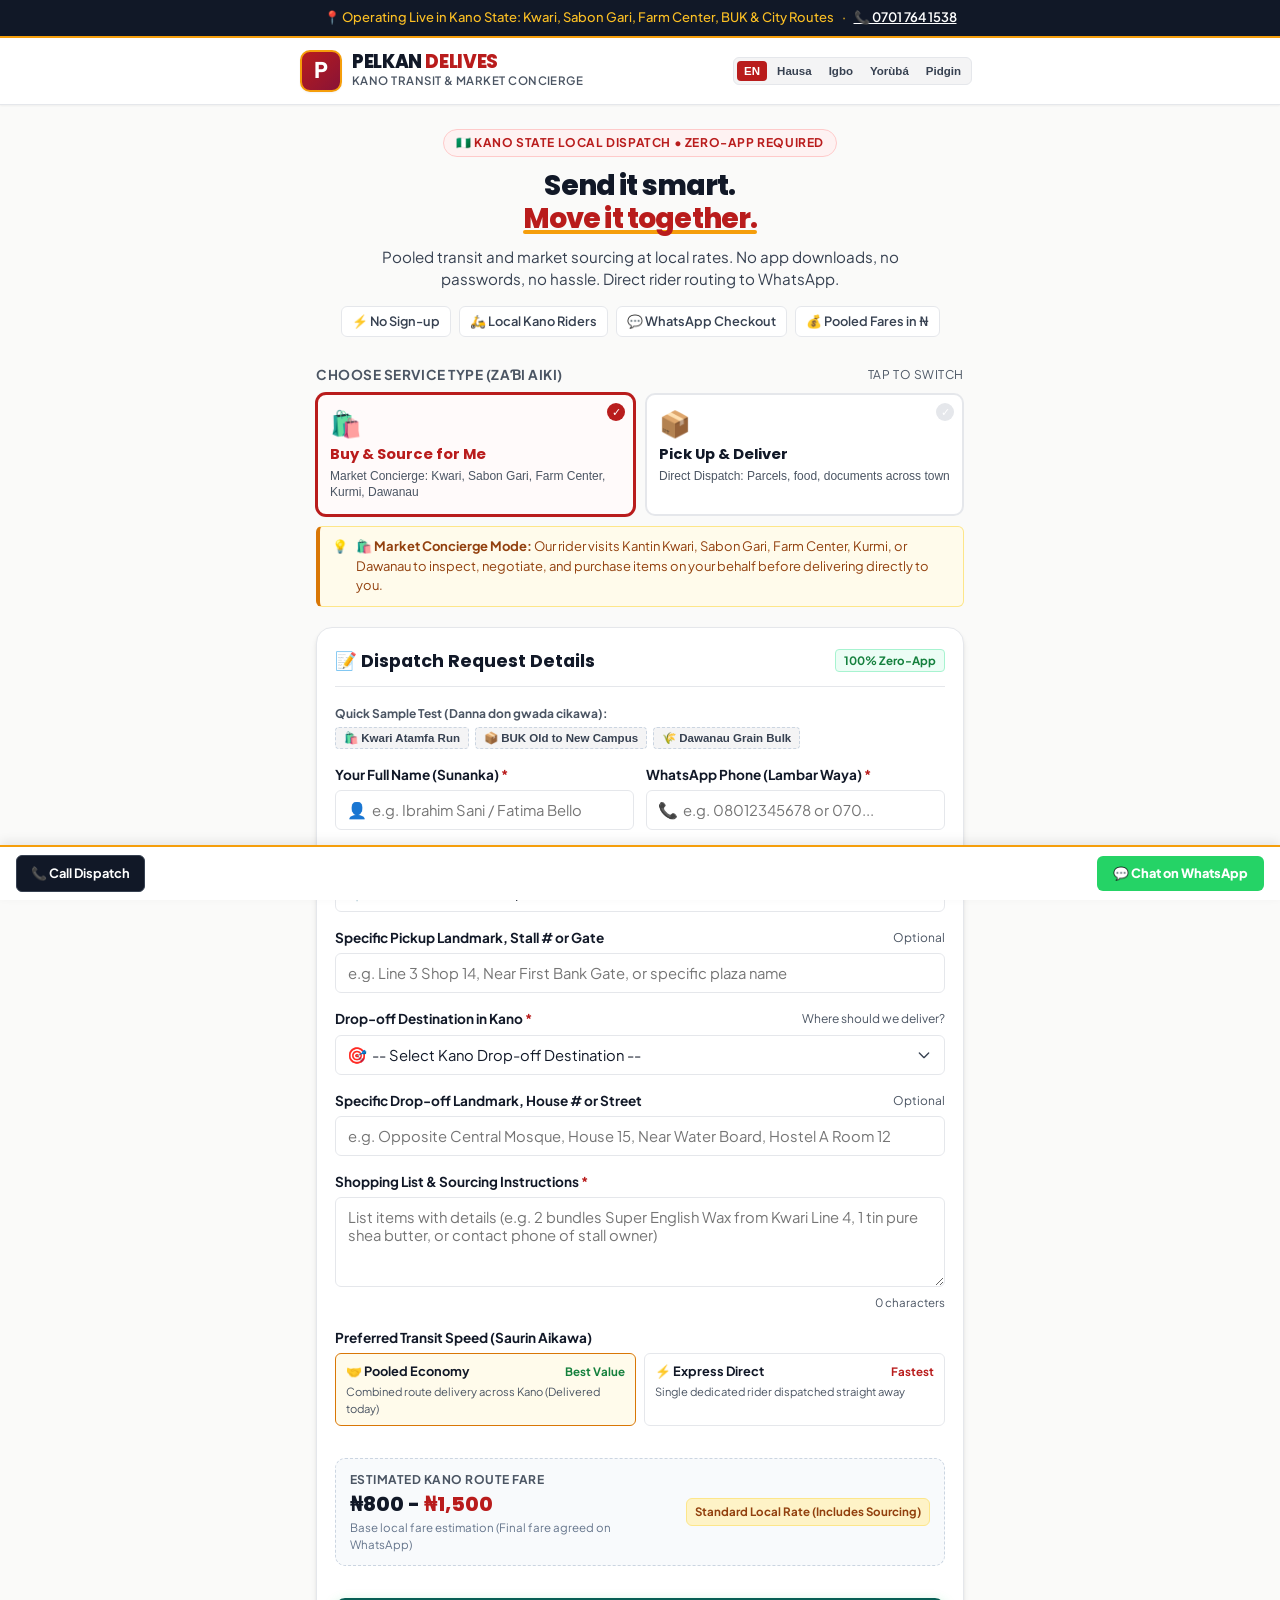
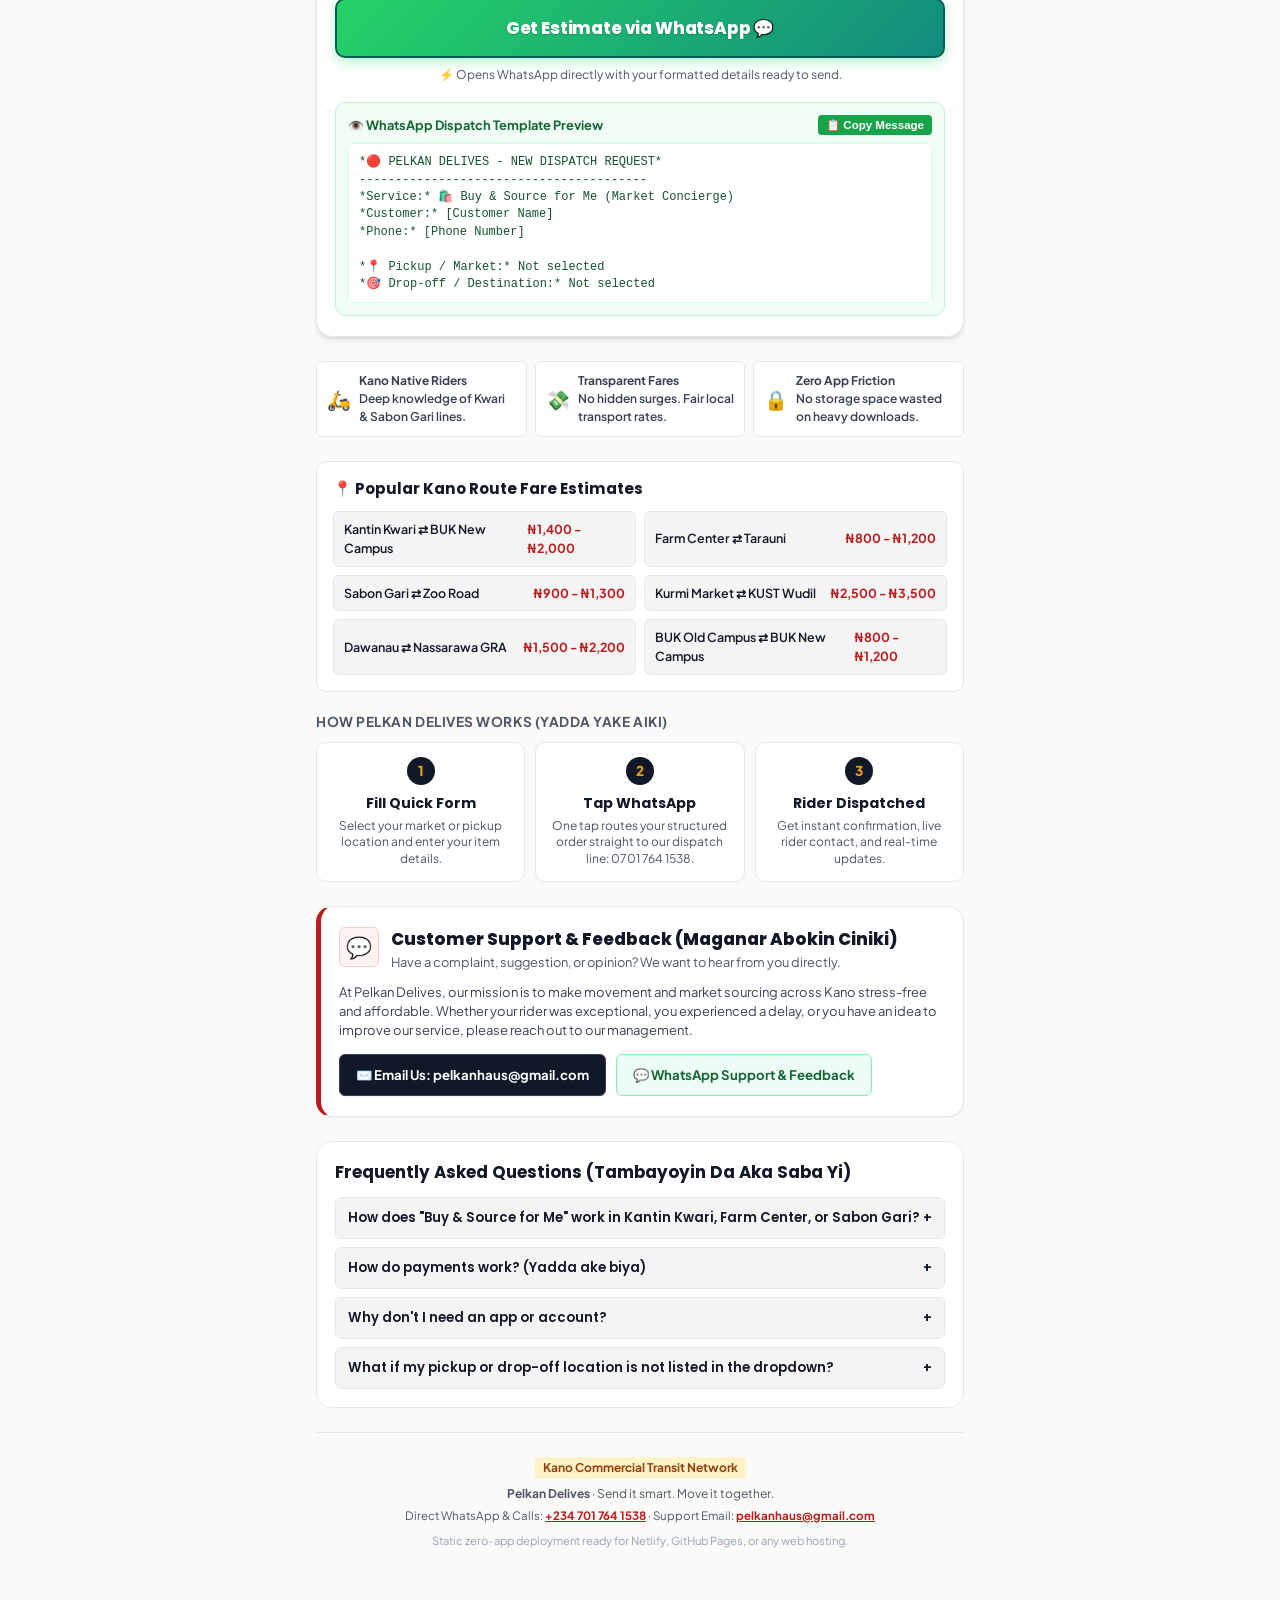
==== index.html @ c99488a8 "Update index.html" ====
<!doctype html>
<html lang="en">
  <head>
    <meta charset="UTF-8" />
    <meta name="viewport" content="width=device-width, initial-scale=1.0, maximum-scale=5.0" />
    <title>Pelkan Delives | Kano Pooled Transit & Market Sourcing</title>
    <meta name="description" content="Zero-app pooled transit and market sourcing in Kano, Nigeria. Quick WhatsApp dispatch for Kantin Kwari, Sabon Gari, Farm Center, BUK campuses, and all 44 LGAs." />
    
    <!-- Open Graph & Meta -->
    <meta property="og:title" content="Pelkan Delives | Kano Transit & Market Sourcing" />
    <meta property="og:description" content="Send it smart. Move it together. Zero-app pooled transit and market sourcing at local rates across Kano." />
    <meta property="og:type" content="website" />
    <meta name="twitter:card" content="summary_large_image" />
    <meta name="theme-color" content="#b91c1c" />

    <!-- Google Fonts -->
    <link rel="preconnect" href="https://fonts.googleapis.com" />
    <link rel="preconnect" href="https://fonts.gstatic.com" crossorigin />
    <link href="https://fonts.googleapis.com/css2?family=Plus+Jakarta+Sans:wght@400;500;600;700;800&family=Poppins:wght@600;700;800;900&display=swap" rel="stylesheet" />

    <!-- Google Translate Script -->
    <script type="text/javascript">
      function googleTranslateElementInit() {
        if (window.google && window.google.translate) {
          new window.google.translate.TranslateElement({
            pageLanguage: 'en',
            includedLanguages: 'en,ha,ig,yo',
            layout: window.google.translate.TranslateElement.InlineLayout.SIMPLE,
            autoDisplay: false
          }, 'google_translate_element');
        }
      }
    </script>
    <script type="text/javascript" src="//translate.google.com/translate_a/element.js?cb=googleTranslateElementInit" async defer></script>

    <!-- Stylesheet -->
    <link rel="stylesheet" href="./styles.css"u>
  </head>
  <body>
    <!-- Top Announcement Bar -->
    <div class="top-notice" id="top-notice-bar">
      <span data-i18n="top_notice">📍 Operating Live in Kano State: Kwari, Sabon Gari, Farm Center, BUK & City Routes</span>
      <span aria-hidden="true">·</span>
      <a href="tel:+2347017641538">📞 0701 764 1538</a>
    </div>

    <!-- Main Navigation Header -->
    <header class="site-header">
      <div class="container header-inner">
        <a href="#" class="brand-wrapper" aria-label="Pelkan Delives Home">
          <div class="brand-icon" aria-hidden="true">P</div>
          <div class="brand-text">
            <h1>PELKAN <span>DELIVES</span></h1>
            <div class="brand-tagline" data-i18n="brand_tagline">Kano Transit & Market Concierge</div>
          </div>
        </a>

        <!-- Header Actions: Hybrid Language Switcher (EN, Hausa, Igbo, Yorùbá, Pidgin) -->
        <div class="header-actions">
          <div class="lang-selector-wrap">
            <div class="lang-chips" role="group" aria-label="Language selection">
              <button type="button" class="lang-chip-btn active" data-lang="en" title="English">EN</button>
              <button type="button" class="lang-chip-btn" data-lang="ha" title="Harshen Hausa">Hausa</button>
              <button type="button" class="lang-chip-btn" data-lang="ig" title="Asụsụ Igbo">Igbo</button>
              <button type="button" class="lang-chip-btn" data-lang="yo" title="Èdè Yorùbá">Yorùbá</button>
              <button type="button" class="lang-chip-btn" data-lang="pcm" title="Nigerian Pidgin (Naija)">Pidgin</button>
            </div>
          </div>
          <!-- Google Translate Widget Embed Point -->
          <div id="google_translate_element" aria-label="Google Translate Widget"></div>
        </div>
      </div>
    </header>

    <!-- Main Content Container -->
    <main class="container">
      <!-- Hero Section -->
      <section class="hero-section">
        <div class="hero-pill" data-i18n="hero_pill">
          <span>🇳🇬 Kano State Local Dispatch • Zero-App Required</span>
        </div>
        <h2 class="hero-title">
          <span data-i18n="hero_title_1">Send it smart.</span> <br />
          <span class="highlight" data-i18n="hero_title_2">Move it together.</span>
        </h2>
        <p class="hero-subtitle" data-i18n="hero_sub">
          Pooled transit and market sourcing at local rates. No app downloads, no passwords, no hassle. Direct rider routing to WhatsApp.
        </p>

        <div class="hero-badges">
          <span class="hero-badge-item" data-i18n="badge_nosignup">⚡ No Sign-up</span>
          <span class="hero-badge-item" data-i18n="badge_riders">🛵 Local Kano Riders</span>
          <span class="hero-badge-item" data-i18n="badge_whatsapp">💬 WhatsApp Checkout</span>
          <span class="hero-badge-item" data-i18n="badge_fares">💰 Pooled Fares in ₦</span>
        </div>
      </section>

      <!-- Service Toggle Section -->
      <section class="service-toggle-section" aria-labelledby="service-heading">
        <div class="section-label" id="service-heading">
          <span data-i18n="service_choose_title">Choose Service Type (Zaɓi Aiki)</span>
          <span class="form-label-hint" data-i18n="service_choose_hint">Tap to switch</span>
        </div>

        <div class="service-cards-grid" role="radiogroup" aria-label="Select delivery service">
          <!-- Option A: Buy & Source for Me -->
          <button
            type="button"
            class="service-card selected"
            id="card-service-source"
            role="radio"
            aria-checked="true"
            tabindex="0"
          >
            <div class="badge-selected">✓</div>
            <div class="service-card-icon" aria-hidden="true">🛍️</div>
            <div class="service-card-title" data-i18n="service_source_title">Buy & Source for Me</div>
            <div class="service-card-sub" data-i18n="service_source_sub">Market Concierge: Kwari, Sabon Gari, Farm Center, Kurmi, Dawanau</div>
          </button>

          <!-- Option B: Pick Up & Deliver Package -->
          <button
            type="button"
            class="service-card"
            id="card-service-dispatch"
            role="radio"
            aria-checked="false"
            tabindex="0"
          >
            <div class="badge-selected">✓</div>
            <div class="service-card-icon" aria-hidden="true">📦</div>
            <div class="service-card-title" data-i18n="service_dispatch_title">Pick Up & Deliver</div>
            <div class="service-card-sub" data-i18n="service_dispatch_sub">Direct Dispatch: Parcels, food, documents across town</div>
          </button>
        </div>

        <div class="service-hint-box" id="service-hint-box">
          <span aria-hidden="true">💡</span>
          <div id="service-hint-text">
            <strong>🛍️ Market Concierge Mode:</strong> Our rider visits Kantin Kwari, Sabon Gari, Farm Center, Kurmi, or Dawanau to inspect, negotiate, and purchase items on your behalf before delivering directly to you.
          </div>
        </div>
      </section>

      <!-- Main Order Form Card -->
      <section class="form-card" aria-labelledby="order-form-title">
        <div class="form-header">
          <h3 class="form-header-title" id="order-form-title">
            <span data-i18n="form_header_title">📝 Dispatch Request Details</span>
          </h3>
          <span class="zero-app-tag">100% Zero-App</span>
        </div>

        <!-- Quick Sample Fillers for User Convenience -->
        <div style="margin-bottom: 16px;">
          <div class="form-label" style="font-size: 0.75rem; margin-bottom: 4px; color: var(--light-slate);">
            <span data-i18n="quick_sample_title">Quick Sample Test (Danna don gwada cikawa):</span>
          </div>
          <div class="quick-fill-chips">
            <button type="button" class="quick-chip" id="chip-sample-kwari" data-i18n="chip_sample_kwari">🛍️ Kwari Atamfa Run</button>
            <button type="button" class="quick-chip" id="chip-sample-buk" data-i18n="chip_sample_buk">📦 BUK Old to New Campus</button>
            <button type="button" class="quick-chip" id="chip-sample-dawanau" data-i18n="chip_sample_dawanau">🌾 Dawanau Grain Bulk</button>
          </div>
        </div>

        <!-- Form Element -->
        <form id="delives-order-form" novalidate>
          <div class="form-grid">
            <!-- Row 1: Name and Phone -->
            <div class="form-row-2">
              <div class="form-group" id="group-name">
                <label for="customer-name" class="form-label">
                  <span id="label-name-text"><span data-i18n="label_name">Your Full Name (Sunanka)</span> <span class="required-dot">*</span></span>
                </label>
                <div class="input-wrapper">
                  <span class="input-icon" aria-hidden="true">👤</span>
                  <input
                    type="text"
                    id="customer-name"
                    name="name"
                    class="form-control has-icon"
                    placeholder="e.g. Ibrahim Sani / Fatima Bello"
                    required
                    autocomplete="name"
                  />
                </div>
                <div class="field-error-msg">Please enter your name</div>
              </div>

              <div class="form-group" id="group-phone">
                <label for="customer-phone" class="form-label">
                  <span id="label-phone-text"><span data-i18n="label_phone">WhatsApp Phone (Lambar Waya)</span> <span class="required-dot">*</span></span>
                </label>
                <div class="input-wrapper">
                  <span class="input-icon" aria-hidden="true">📞</span>
                  <input
                    type="tel"
                    id="customer-phone"
                    name="phone"
                    class="form-control has-icon"
                    placeholder="e.g. 08012345678 or 070..."
                    required
                    autocomplete="tel"
                  />
                </div>
                <div class="field-error-msg">Please enter a valid phone number</div>
              </div>
            </div>

            <!-- Row 2: Comprehensive Kano Pickup Location Dropdown -->
            <div class="form-group" id="group-pickup">
              <label for="pickup-location" class="form-label">
                <span id="label-pickup">Market to Buy From <span class="required-dot">*</span></span>
                <span class="form-label-hint" data-i18n="label_pickup_hint">Kano State Location</span>
              </label>
              <div class="input-wrapper">
                <span class="input-icon" aria-hidden="true">📍</span>
                <select id="pickup-location" name="pickup" class="form-control has-icon" required>
                  <option value="" disabled selected>-- Select Kano Pickup Point --</option>
                  
                  <optgroup label="🛍️ Major Kano Markets (Kasuwan Kano)">
                    <option value="Farm Center (GSM Market)">Farm Center (GSM Market)</option>
                    <option value="Sabon Gari Market">Sabon Gari Market</option>
                    <option value="Kantin Kwari Market">Kantin Kwari Market</option>
                    <option value="Kofar Wambai Market">Kofar Wambai Market</option>
                    <option value="Kurmi Market">Kurmi Market</option>
                    <option value="Dawanau Market">Dawanau Market</option>
                    <option value="Yankaba Market">Yankaba Market</option>
                    <option value="Na'ibawa 'Yan Lemo">Na'ibawa 'Yan Lemo</option>
                    <option value="Singer Market">Singer Market</option>
                    <option value="Kofar Ruwa Market">Kofar Ruwa Market</option>
                    <option value="Sharada Market">Sharada Market</option>
                    <option value="Galadima Market">Galadima Market</option>
                  </optgroup>

                  <optgroup label="🎓 Universities & Higher Institutions">
                    <option value="Bayero University Kano (BUK New Campus)">Bayero University Kano (BUK New Campus)</option>
                    <option value="Bayero University Kano (BUK Old Campus)">Bayero University Kano (BUK Old Campus)</option>
                    <option value="Yusuf Maitama Sule University (Northwest)">Yusuf Maitama Sule University (Northwest)</option>
                    <option value="Kano State Polytechnic">Kano State Polytechnic</option>
                    <option value="Aliko Dangote University of Science and Technology (KUST Wudil)">Aliko Dangote University of Science and Technology (KUST Wudil)</option>
                    <option value="Nigeria Police Academy Wudil">Nigeria Police Academy Wudil</option>
                    <option value="Maryam Abacha American University (MAAUN)">Maryam Abacha American University (MAAUN)</option>
                    <option value="Skyline University">Skyline University</option>
                    <option value="Baba Ahmed University">Baba Ahmed University</option>
                    <option value="Federal College of Education (FCE Kano)">Federal College of Education (FCE Kano)</option>
                    <option value="Federal College of Education (Technical) Bichi">Federal College of Education (Technical) Bichi</option>
                    <option value="Sa'adatu Rimi University of Education (Danfodio)">Sa'adatu Rimi University of Education (Danfodio)</option>
                    <option value="Aminu Kano College of Islamic and Legal Studies">Aminu Kano College of Islamic and Legal Studies</option>
                    <option value="Kano State School of Hygiene">Kano State School of Hygiene</option>
                    <option value="Kano State School of Health Technology">Kano State School of Health Technology</option>
                    <option value="Audu Bako College of Agriculture Danbatta">Audu Bako College of Agriculture Danbatta</option>
                    <option value="Rabiu Musa Kwankwaso College of Advanced and Remedial Studies">Rabiu Musa Kwankwaso College of Advanced and Remedial Studies</option>
                  </optgroup>

                  <optgroup label="🏙️ Major Commercial Corridors & City Hubs">
                    <option value="Zoo Road">Zoo Road</option>
                    <option value="State Road">State Road</option>
                    <option value="Zaria Road">Zaria Road</option>
                    <option value="Hadejia Road">Hadejia Road</option>
                    <option value="Katsina Road">Katsina Road</option>
                    <option value="Maiduguri Road">Maiduguri Road</option>
                    <option value="Gidan Murtala">Gidan Murtala</option>
                    <option value="Gwammaja">Gwammaja</option>
                  </optgroup>

                  <optgroup label="🏛️ All 44 Local Government Areas (LGAs) of Kano State">
                    <option value="Ajingi LGA">Ajingi</option>
                    <option value="Albasu LGA">Albasu</option>
                    <option value="Bagwai LGA">Bagwai</option>
                    <option value="Bebeji LGA">Bebeji</option>
                    <option value="Bichi LGA">Bichi</option>
                    <option value="Bunkure LGA">Bunkure</option>
                    <option value="Dala LGA">Dala</option>
                    <option value="Dambatta LGA">Dambatta</option>
                    <option value="Dawakin Kudu LGA">Dawakin Kudu</option>
                    <option value="Dawakin Tofa LGA">Dawakin Tofa</option>
                    <option value="Doguwa LGA">Doguwa</option>
                    <option value="Fagge LGA">Fagge</option>
                    <option value="Gabasawa LGA">Gabasawa</option>
                    <option value="Garko LGA">Garko</option>
                    <option value="Garun Mallam LGA">Garun Mallam</option>
                    <option value="Gaya LGA">Gaya</option>
                    <option value="Gezawa LGA">Gezawa</option>
                    <option value="Gwale LGA">Gwale</option>
                    <option value="Gwarzo LGA">Gwarzo</option>
                    <option value="Kabo LGA">Kabo</option>
                    <option value="Kano Municipal LGA">Kano Municipal</option>
                    <option value="Karaye LGA">Karaye</option>
                    <option value="Kibiya LGA">Kibiya</option>
                    <option value="Kiru LGA">Kiru</option>
                    <option value="Kumbotso LGA">Kumbotso</option>
                    <option value="Kunchi LGA">Kunchi</option>
                    <option value="Kura LGA">Kura</option>
                    <option value="Madobi LGA">Madobi</option>
                    <option value="Makoda LGA">Makoda</option>
                    <option value="Minjibir LGA">Minjibir</option>
                    <option value="Nassarawa LGA">Nassarawa</option>
                    <option value="Rano LGA">Rano</option>
                    <option value="Rimin Gado LGA">Rimin Gado</option>
                    <option value="Rogo LGA">Rogo</option>
                    <option value="Shanono LGA">Shanono</option>
                    <option value="Sumaila LGA">Sumaila</option>
                    <option value="Takai LGA">Takai</option>
                    <option value="Tarauni LGA">Tarauni</option>
                    <option value="Tofa LGA">Tofa</option>
                    <option value="Tsanyawa LGA">Tsanyawa</option>
                    <option value="Tudun Wada LGA">Tudun Wada</option>
                    <option value="Ungogo LGA">Ungogo</option>
                    <option value="Warawa LGA">Warawa</option>
                    <option value="Wudil LGA">Wudil</option>
                  </optgroup>

                  <optgroup label="📍 Custom / Specific Junction">
                    <option value="Other">Other (Please type exact junction in details below)</option>
                  </optgroup>
                </select>
              </div>
              <div class="field-error-msg">Please select a pickup point</div>
            </div>

            <!-- Specific Pickup Landmark / Stall number -->
            <div class="form-group" id="pickup-landmark-wrap">
              <label for="pickup-landmark" class="form-label">
                <span data-i18n="pickup_landmark_label">Specific Pickup Landmark, Stall # or Gate</span>
                <span class="form-label-hint">Optional</span>
              </label>
              <input
                type="text"
                id="pickup-landmark"
                name="pickupLandmark"
                class="form-control"
                placeholder="e.g. Line 3 Shop 14, Near First Bank Gate, or specific plaza name"
              />
            </div>

            <!-- Row 3: Comprehensive Kano Drop-off Location Dropdown -->
            <div class="form-group" id="group-dropoff">
              <label for="dropoff-location" class="form-label">
                <span id="label-dropoff"><span data-i18n="label_dropoff">Drop-off Destination in Kano</span> <span class="required-dot">*</span></span>
                <span class="form-label-hint" data-i18n="label_dropoff_hint">Where should we deliver?</span>
              </label>
              <div class="input-wrapper">
                <span class="input-icon" aria-hidden="true">🎯</span>
                <select id="dropoff-location" name="dropoff" class="form-control has-icon" required>
                  <option value="" disabled selected>-- Select Kano Drop-off Destination --</option>
                  
                  <optgroup label="🎓 Universities & Higher Institutions">
                    <option value="Bayero University Kano (BUK New Campus)">Bayero University Kano (BUK New Campus)</option>
                    <option value="Bayero University Kano (BUK Old Campus)">Bayero University Kano (BUK Old Campus)</option>
                    <option value="Yusuf Maitama Sule University (Northwest)">Yusuf Maitama Sule University (Northwest)</option>
                    <option value="Kano State Polytechnic">Kano State Polytechnic</option>
                    <option value="Aliko Dangote University of Science and Technology (KUST Wudil)">Aliko Dangote University of Science and Technology (KUST Wudil)</option>
                    <option value="Nigeria Police Academy Wudil">Nigeria Police Academy Wudil</option>
                    <option value="Maryam Abacha American University (MAAUN)">Maryam Abacha American University (MAAUN)</option>
                    <option value="Skyline University">Skyline University</option>
                    <option value="Baba Ahmed University">Baba Ahmed University</option>
                    <option value="Federal College of Education (FCE Kano)">Federal College of Education (FCE Kano)</option>
                    <option value="Federal College of Education (Technical) Bichi">Federal College of Education (Technical) Bichi</option>
                    <option value="Sa'adatu Rimi University of Education (Danfodio)">Sa'adatu Rimi University of Education (Danfodio)</option>
                    <option value="Aminu Kano College of Islamic and Legal Studies">Aminu Kano College of Islamic and Legal Studies</option>
                    <option value="Kano State School of Hygiene">Kano State School of Hygiene</option>
                    <option value="Kano State School of Health Technology">Kano State School of Health Technology</option>
                    <option value="Audu Bako College of Agriculture Danbatta">Audu Bako College of Agriculture Danbatta</option>
                    <option value="Rabiu Musa Kwankwaso College of Advanced and Remedial Studies">Rabiu Musa Kwankwaso College of Advanced and Remedial Studies</option>
                  </optgroup>

                  <optgroup label="🏙️ Major Commercial Corridors & City Hubs">
                    <option value="Zoo Road">Zoo Road</option>
                    <option value="State Road">State Road</option>
                    <option value="Zaria Road">Zaria Road</option>
                    <option value="Hadejia Road">Hadejia Road</option>
                    <option value="Katsina Road">Katsina Road</option>
                    <option value="Maiduguri Road">Maiduguri Road</option>
                    <option value="Gidan Murtala">Gidan Murtala</option>
                    <option value="Gwammaja">Gwammaja</option>
                  </optgroup>

                  <optgroup label="🛍️ Major Kano Markets">
                    <option value="Farm Center (GSM Market)">Farm Center (GSM Market)</option>
                    <option value="Sabon Gari Market">Sabon Gari Market</option>
                    <option value="Kantin Kwari Market">Kantin Kwari Market</option>
                    <option value="Kofar Wambai Market">Kofar Wambai Market</option>
                    <option value="Kurmi Market">Kurmi Market</option>
                    <option value="Dawanau Market">Dawanau Market</option>
                    <option value="Yankaba Market">Yankaba Market</option>
                    <option value="Na'ibawa 'Yan Lemo">Na'ibawa 'Yan Lemo</option>
                    <option value="Singer Market">Singer Market</option>
                    <option value="Kofar Ruwa Market">Kofar Ruwa Market</option>
                    <option value="Sharada Market">Sharada Market</option>
                    <option value="Galadima Market">Galadima Market</option>
                  </optgroup>

                  <optgroup label="🏛️ All 44 Local Government Areas (LGAs) of Kano State">
                    <option value="Tarauni LGA">Tarauni</option>
                    <option value="Nassarawa LGA">Nassarawa</option>
                    <option value="Fagge LGA">Fagge</option>
                    <option value="Gwale LGA">Gwale</option>
                    <option value="Dala LGA">Dala</option>
                    <option value="Kano Municipal LGA">Kano Municipal</option>
                    <option value="Kumbotso LGA">Kumbotso</option>
                    <option value="Ungogo LGA">Ungogo</option>
                    <option value="Dawakin Kudu LGA">Dawakin Kudu</option>
                    <option value="Dawakin Tofa LGA">Dawakin Tofa</option>
                    <option value="Wudil LGA">Wudil</option>
                    <option value="Bichi LGA">Bichi</option>
                    <option value="Kura LGA">Kura</option>
                    <option value="Ajingi LGA">Ajingi</option>
                    <option value="Albasu LGA">Albasu</option>
                    <option value="Bagwai LGA">Bagwai</option>
                    <option value="Bebeji LGA">Bebeji</option>
                    <option value="Bunkure LGA">Bunkure</option>
                    <option value="Dambatta LGA">Dambatta</option>
                    <option value="Doguwa LGA">Doguwa</option>
                    <option value="Gabasawa LGA">Gabasawa</option>
                    <option value="Garko LGA">Garko</option>
                    <option value="Garun Mallam LGA">Garun Mallam</option>
                    <option value="Gaya LGA">Gaya</option>
                    <option value="Gezawa LGA">Gezawa</option>
                    <option value="Gwarzo LGA">Gwarzo</option>
                    <option value="Kabo LGA">Kabo</option>
                    <option value="Karaye LGA">Karaye</option>
                    <option value="Kibiya LGA">Kibiya</option>
                    <option value="Kiru LGA">Kiru</option>
                    <option value="Kunchi LGA">Kunchi</option>
                    <option value="Madobi LGA">Madobi</option>
                    <option value="Makoda LGA">Makoda</option>
                    <option value="Minjibir LGA">Minjibir</option>
                    <option value="Rano LGA">Rano</option>
                    <option value="Rimin Gado LGA">Rimin Gado</option>
                    <option value="Rogo LGA">Rogo</option>
                    <option value="Shanono LGA">Shanono</option>
                    <option value="Sumaila LGA">Sumaila</option>
                    <option value="Takai LGA">Takai</option>
                    <option value="Tofa LGA">Tofa</option>
                    <option value="Tsanyawa LGA">Tsanyawa</option>
                    <option value="Tudun Wada LGA">Tudun Wada</option>
                    <option value="Warawa LGA">Warawa</option>
                  </optgroup>

                  <optgroup label="📍 Custom / Specific Junction">
                    <option value="Other">Other (Please type exact junction in details below)</option>
                  </optgroup>
                </select>
              </div>
              <div class="field-error-msg">Please select a drop-off location</div>
            </div>

            <!-- Specific Drop-off Landmark / House number -->
            <div class="form-group" id="dropoff-landmark-wrap">
              <label for="dropoff-landmark" class="form-label">
                <span data-i18n="dropoff_landmark_label">Specific Drop-off Landmark, House # or Street</span>
                <span class="form-label-hint">Optional</span>
              </label>
              <input
                type="text"
                id="dropoff-landmark"
                name="dropoffLandmark"
                class="form-control"
                placeholder="e.g. Opposite Central Mosque, House 15, Near Water Board, Hostel A Room 12"
              />
            </div>

            <!-- Row 4: Parcel Size / Shopping List Details -->
            <div class="form-group" id="group-details">
              <label for="parcel-details" class="form-label">
                <span id="label-details">Shopping List & Sourcing Instructions <span class="required-dot">*</span></span>
              </label>
              <textarea
                id="parcel-details"
                name="details"
                class="form-control"
                placeholder="List items with details (e.g. 2 bundles Super English Wax from Kwari Line 4, 1 tin pure shea butter, or contact phone of stall owner)"
                required
              ></textarea>
              <div class="input-counter" id="details-counter">0 characters</div>
              <div class="field-error-msg">Please enter your item list or package details</div>
            </div>

            <!-- Transit Option / Urgency Toggle -->
            <div class="form-group">
              <label class="form-label">
                <span data-i18n="label_timing">Preferred Transit Speed (Saurin Aikawa)</span>
              </label>
              <div class="delivery-options-grid">
                <div class="timing-card active" data-timing="pooled">
                  <div class="timing-title">
                    <span data-i18n="timing_pooled_title">🤝 Pooled Economy</span>
                    <span style="color: var(--success-green); font-size: 0.72rem;" data-i18n="timing_pooled_badge">Best Value</span>
                  </div>
                  <div class="timing-sub" data-i18n="timing_pooled_sub">Combined route delivery across Kano (Delivered today)</div>
                </div>

                <div class="timing-card" data-timing="express">
                  <div class="timing-title">
                    <span data-i18n="timing_express_title">⚡ Express Direct</span>
                    <span style="color: var(--primary-red); font-size: 0.72rem;" data-i18n="timing_express_badge">Fastest</span>
                  </div>
                  <div class="timing-sub" data-i18n="timing_express_sub">Single dedicated rider dispatched straight away</div>
                </div>
              </div>
            </div>

            <!-- Dynamic Estimated Rate Display -->
            <div class="rate-preview-box">
              <div class="rate-preview-info">
                <span class="rate-label" data-i18n="rate_label">Estimated Kano Route Fare</span>
                <div class="rate-amount" id="est-rate-amount">
                  ₦1,200 - <span>₦1,800</span>
                </div>
                <span class="rate-subtext" data-i18n="rate_subtext">Base local fare estimation (Final fare agreed on WhatsApp)</span>
              </div>
              <div class="rate-tag" id="est-rate-tag">
                Pooled Transit
              </div>
            </div>

            <!-- Submit Button (Crucial WhatsApp Routing Action) -->
            <div class="submit-wrap">
              <button type="submit" class="submit-btn-whatsapp" id="btn-submit-whatsapp">
                <span data-i18n="btn_submit_text">Get Estimate via WhatsApp 💬</span>
              </button>
              <div class="submit-subtext">
                <span data-i18n="submit_subtext">⚡ Opens WhatsApp directly with your formatted details ready to send.</span>
              </div>
            </div>
          </div>
        </form>

        <!-- Live WhatsApp Message Preview & Copy Option -->
        <div class="preview-collapsible">
          <div class="preview-collapsible-header">
            <span data-i18n="preview_header_title">👁️ WhatsApp Dispatch Template Preview</span>
            <button type="button" class="preview-copy-btn" id="copy-preview-btn" data-i18n="btn_copy">📋 Copy Message</button>
          </div>
          <pre class="preview-code-box" id="whatsapp-preview-text">*🔴 PELKAN DELIVES - NEW DISPATCH REQUEST*
----------------------------------------
*Service:* 🛍️ Buy & Source for Me (Market Concierge)
*Customer:* [Customer Name]
*Phone:* [Phone Number]

*📍 Pickup / Market:* Not selected
*🎯 Drop-off / Destination:* Not selected

*📦 Details / Shopping List:*
[No details entered yet]

*⏱️ Preference:* 🤝 Standard Pooled (Best local rate - today)
*💰 Est. Route Base:* ~₦1,200 - ₦1,800 (Kano local)
----------------------------------------
_Sent via Pelkan Delives Zero-App Portal_</pre>
        </div>
      </section>

      <!-- Trust Pillars / Zero-App Guarantee -->
      <section class="trust-strip" aria-label="Key features">
        <div class="trust-item">
          <div class="trust-item-icon" aria-hidden="true">🛵</div>
          <div>
            <strong data-i18n="trust_1_title">Kano Native Riders</strong><br />
            <span data-i18n="trust_1_sub">Deep knowledge of Kwari & Sabon Gari lines.</span>
          </div>
        </div>
        <div class="trust-item">
          <div class="trust-item-icon" aria-hidden="true">💸</div>
          <div>
            <strong data-i18n="trust_2_title">Transparent Fares</strong><br />
            <span data-i18n="trust_2_sub">No hidden surges. Fair local transport rates.</span>
          </div>
        </div>
        <div class="trust-item">
          <div class="trust-item-icon" aria-hidden="true">🔒</div>
          <div>
            <strong data-i18n="trust_3_title">Zero App Friction</strong><br />
            <span data-i18n="trust_3_sub">No storage space wasted on heavy downloads.</span>
          </div>
        </div>
      </section>

      <!-- Kano Routes Guide Table -->
      <section class="routes-section" aria-labelledby="routes-heading">
        <h4 class="routes-title" id="routes-heading">
          <span data-i18n="routes_title">📍 Popular Kano Route Fare Estimates</span>
        </h4>
        <div class="routes-grid">
          <div class="route-card-item">
            <span class="route-name">Kantin Kwari ⇄ BUK New Campus</span>
            <span class="route-price">₦1,400 - ₦2,000</span>
          </div>
          <div class="route-card-item">
            <span class="route-name">Farm Center ⇄ Tarauni</span>
            <span class="route-price">₦800 - ₦1,200</span>
          </div>
          <div class="route-card-item">
            <span class="route-name">Sabon Gari ⇄ Zoo Road</span>
            <span class="route-price">₦900 - ₦1,300</span>
          </div>
          <div class="route-card-item">
            <span class="route-name">Kurmi Market ⇄ KUST Wudil</span>
            <span class="route-price">₦2,500 - ₦3,500</span>
          </div>
          <div class="route-card-item">
            <span class="route-name">Dawanau ⇄ Nassarawa GRA</span>
            <span class="route-price">₦1,500 - ₦2,200</span>
          </div>
          <div class="route-card-item">
            <span class="route-name">BUK Old Campus ⇄ BUK New Campus</span>
            <span class="route-price">₦800 - ₦1,200</span>
          </div>
        </div>
      </section>

      <!-- How It Works Section -->
      <section class="how-it-works-section" aria-labelledby="how-heading">
        <div class="section-label" id="how-heading" data-i18n="how_heading">How Pelkan Delives Works (Yadda Yake Aiki)</div>
        <div class="steps-grid">
          <div class="step-card">
            <div class="step-num">1</div>
            <h4 data-i18n="step_1_title">Fill Quick Form</h4>
            <p data-i18n="step_1_desc">Select your market or pickup location and enter your item details.</p>
          </div>
          <div class="step-card">
            <div class="step-num">2</div>
            <h4 data-i18n="step_2_title">Tap WhatsApp</h4>
            <p data-i18n="step_2_desc">One tap routes your structured order straight to our dispatch line: 0701 764 1538.</p>
          </div>
          <div class="step-card">
            <div class="step-num">3</div>
            <h4 data-i18n="step_3_title">Rider Dispatched</h4>
            <p data-i18n="step_3_desc">Get instant confirmation, live rider contact, and real-time updates.</p>
          </div>
        </div>
      </section>

      <!-- Customer Support & Feedback Section (Explicitly requested by user) -->
      <section class="support-feedback-section" aria-labelledby="support-heading">
        <div class="support-header">
          <div class="support-icon" aria-hidden="true">💬</div>
          <div>
            <h3 class="support-title" id="support-heading" data-i18n="support_title">Customer Support & Feedback (Maganar Abokin Ciniki)</h3>
            <p class="support-sub" data-i18n="support_sub">Have a complaint, suggestion, or opinion? We want to hear from you directly.</p>
          </div>
        </div>
        <div class="support-body">
          <p data-i18n="support_desc">
            At Pelkan Delives, our mission is to make movement and market sourcing across Kano stress-free and affordable. Whether your rider was exceptional, you experienced a delay, or you have an idea to improve our service, please reach out to our management.
          </p>
          <div class="support-actions">
            <a href="mailto:pelkanhaus@gmail.com?subject=Pelkan%20Delives%20Customer%20Support%20%26%20Feedback" class="support-email-btn" id="btn-support-email">
              <span data-i18n="support_email_btn">✉️ Email Us: pelkanhaus@gmail.com</span>
            </a>
            <a href="https://wa.me/2347017641538?text=Hello%20Pelkan%20Delives%20Support%2C%20I%20have%20a%20complaint%20%2F%20suggestion%20%2F%20opinion" class="support-wa-btn" id="btn-support-wa" target="_blank" rel="noopener noreferrer">
              <span data-i18n="support_wa_btn">💬 WhatsApp Support & Feedback</span>
            </a>
          </div>
        </div>
      </section>

      <!-- FAQ Accordion -->
      <section class="faq-section" aria-labelledby="faq-heading">
        <h4 class="faq-title" id="faq-heading" data-i18n="faq_heading">Frequently Asked Questions (Tambayoyin Da Aka Saba Yi)</h4>
        <div class="faq-list">
          <div class="faq-item">
            <button type="button" class="faq-question">
              <span>How does "Buy & Source for Me" work in Kantin Kwari, Farm Center, or Sabon Gari?</span>
              <span aria-hidden="true">+</span>
            </button>
            <div class="faq-answer">
              When you submit your shopping list, our trained market concierge rider heads directly to the designated market section. We inspect the goods, send you real-time photo/video confirmations on WhatsApp, confirm the shop prices with you, and purchase on your behalf before packaging and delivering.
            </div>
          </div>

          <div class="faq-item">
            <button type="button" class="faq-question">
              <span>How do payments work? (Yadda ake biya)</span>
              <span aria-hidden="true">+</span>
            </button>
            <div class="faq-answer">
              For direct dispatch, you can pay the rider in cash or direct bank transfer upon pickup or delivery. For market sourcing, you transfer the agreed market purchase fund directly, and pay the transit fee upon safe delivery of your goods.
            </div>
          </div>

          <div class="faq-item">
            <button type="button" class="faq-question">
              <span>Why don't I need an app or account?</span>
              <span aria-hidden="true">+</span>
            </button>
            <div class="faq-answer">
              We built Pelkan Delives specifically for Kano's local commercial speed. You save phone memory, never have to remember passwords or login screens, and get direct 1-on-1 human communication via WhatsApp.
            </div>
          </div>

          <div class="faq-item">
            <button type="button" class="faq-question">
              <span>What if my pickup or drop-off location is not listed in the dropdown?</span>
              <span aria-hidden="true">+</span>
            </button>
            <div class="faq-answer">
              Choose "Other (Please type exact junction in details below)" in the dropdown and type your specific street, gate, or junction in the details field. Our riders cover all 44 LGAs across Kano State.
            </div>
          </div>
        </div>
      </section>

      <!-- Footer -->
      <footer class="site-footer">
        <div class="footer-hub-badge">Kano Commercial Transit Network</div>
        <p><strong>Pelkan Delives</strong> · Send it smart. Move it together.</p>
        <p style="margin-top: 4px; font-size: 0.72rem;">
          Direct WhatsApp & Calls: <a href="https://wa.me/2347017641538" style="color: var(--primary-red); font-weight: 700;">+234 701 764 1538</a>
          <span aria-hidden="true"> · </span>
          Support Email: <a href="mailto:pelkanhaus@gmail.com" style="color: var(--primary-red); font-weight: 700;">pelkanhaus@gmail.com</a>
        </p>
        <p style="margin-top: 8px; color: #94a3b8; font-size: 0.7rem;">
          Static zero-app deployment ready for Netlify, GitHub Pages, or any web hosting.
        </p>
      </footer>
    </main>

    <!-- Floating Contact Bar for Quick Mobile Access -->
    <div class="bottom-contact-bar" aria-label="Quick contact bar">
      <a href="tel:+2347017641538" class="bottom-call-btn">
        <span>📞 Call Dispatch</span>
      </a>
      <a href="https://wa.me/2347017641538?text=Hello%20Pelkan%20Delives%2C%20I%20have%20an%20inquiry%20about%20a%20delivery%20in%20Kano" class="bottom-whatsapp-btn" target="_blank" rel="noopener noreferrer">
        <span>💬 Chat on WhatsApp</span>
      </a>
    </div>

    <!-- Script File -->
    <script type="module" src="./script.js"></script>
  </body>
</html>
---- styles.css ----
/* Pelkan Delives - Kano Transit & Market Sourcing */
/* Mobile-first, high performance, zero-dependency CSS */

:root {
  --primary-red: #b91c1c;
  --primary-dark-red: #881337;
  --primary-light-red: #ef4444;
  --transit-yellow: #f59e0b;
  --transit-yellow-dark: #d97706;
  --transit-yellow-light: #fef3c7;
  --dark-slate: #111827;
  --mid-slate: #374151;
  --light-slate: #4b5563;
  --border-color: #e5e7eb;
  --border-focus: #b91c1c;
  --bg-page: #fafaf9;
  --bg-card: #ffffff;
  --bg-muted: #f4f4f5;
  --success-green: #15803d;
  --font-heading: 'Poppins', -apple-system, BlinkMacSystemFont, 'Segoe UI', Roboto, sans-serif;
  --font-body: 'Plus Jakarta Sans', -apple-system, BlinkMacSystemFont, 'Segoe UI', Roboto, sans-serif;
  --shadow-sm: 0 1px 2px 0 rgba(0, 0, 0, 0.05);
  --shadow-md: 0 4px 6px -1px rgba(0, 0, 0, 0.1), 0 2px 4px -2px rgba(0, 0, 0, 0.1);
  --shadow-lg: 0 10px 15px -3px rgba(0, 0, 0, 0.1), 0 4px 6px -4px rgba(0, 0, 0, 0.1);
  --radius-sm: 6px;
  --radius-md: 10px;
  --radius-lg: 16px;
}

* {
  box-sizing: border-box;
  margin: 0;
  padding: 0;
}

body {
  font-family: var(--font-body);
  background-color: var(--bg-page);
  color: var(--dark-slate);
  line-height: 1.5;
  -webkit-font-smoothing: antialiased;
  padding-bottom: 80px;
}

/* Base Container */
.container {
  width: 100%;
  max-width: 680px;
  margin: 0 auto;
  padding: 0 16px;
}

/* Header & Announcement */
.top-notice {
  background: var(--dark-slate);
  color: #fbbf24;
  font-size: 0.8125rem;
  font-weight: 500;
  padding: 8px 16px;
  text-align: center;
  display: flex;
  align-items: center;
  justify-content: center;
  gap: 8px;
  border-bottom: 2px solid var(--transit-yellow);
}

.top-notice a {
  color: #ffffff;
  text-decoration: underline;
  font-weight: 600;
}

.site-header {
  background: #ffffff;
  border-bottom: 1px solid var(--border-color);
  position: sticky;
  top: 0;
  z-index: 50;
  box-shadow: var(--shadow-sm);
}

.header-inner {
  display: flex;
  align-items: center;
  justify-content: space-between;
  padding: 12px 0;
  gap: 12px;
}

.brand-wrapper {
  display: flex;
  align-items: center;
  gap: 10px;
  text-decoration: none;
}

.brand-icon {
  width: 42px;
  height: 42px;
  background: linear-gradient(135deg, var(--primary-red), var(--primary-dark-red));
  border-radius: var(--radius-md);
  display: flex;
  align-items: center;
  justify-content: center;
  color: #ffffff;
  font-size: 1.35rem;
  font-weight: 800;
  border: 2px solid var(--transit-yellow);
  box-shadow: var(--shadow-sm);
  flex-shrink: 0;
}

.brand-text h1 {
  font-family: var(--font-heading);
  font-size: 1.15rem;
  font-weight: 800;
  color: var(--dark-slate);
  letter-spacing: -0.02em;
  line-height: 1.15;
}

.brand-text h1 span {
  color: var(--primary-red);
}

.brand-tagline {
  font-size: 0.72rem;
  color: var(--light-slate);
  font-weight: 600;
  text-transform: uppercase;
  letter-spacing: 0.04em;
}

/* Language & Header Actions */
.header-actions {
  display: flex;
  align-items: center;
  gap: 8px;
}

.lang-selector-wrap {
  position: relative;
  display: flex;
  align-items: center;
}

/* Quick language pills */
.lang-chips {
  display: flex;
  align-items: center;
  gap: 3px;
  background: var(--bg-muted);
  padding: 3px;
  border-radius: var(--radius-sm);
  border: 1px solid var(--border-color);
  max-width: 100%;
  overflow-x: auto;
  -webkit-overflow-scrolling: touch;
}

.lang-chip-btn {
  background: transparent;
  border: none;
  font-size: 0.72rem;
  font-weight: 700;
  padding: 4px 7px;
  border-radius: 4px;
  color: var(--mid-slate);
  cursor: pointer;
  white-space: nowrap;
  transition: all 0.15s ease;
}

.lang-chip-btn:hover {
  background: rgba(185, 28, 28, 0.08);
  color: var(--primary-red);
}

.lang-chip-btn.active {
  background: var(--primary-red);
  color: #ffffff;
}

/* Google translate widget container */
#google_translate_element {
  display: inline-block;
}

.goog-te-gadget-simple {
  background-color: var(--bg-muted) !important;
  border: 1px solid var(--border-color) !important;
  padding: 4px 8px !important;
  border-radius: var(--radius-sm) !important;
  font-size: 0.75rem !important;
  line-height: 1.4 !important;
  display: inline-flex !important;
  align-items: center !important;
}

.goog-te-gadget-icon {
  margin-right: 4px !important;
}

.goog-te-menu-value {
  color: var(--dark-slate) !important;
  font-family: var(--font-body) !important;
  font-size: 0.75rem !important;
}

/* Hero Section */
.hero-section {
  padding: 24px 0 20px;
  text-align: center;
}

.hero-pill {
  display: inline-flex;
  align-items: center;
  gap: 6px;
  background: #fef2f2;
  border: 1px solid #fecaca;
  color: var(--primary-red);
  font-size: 0.75rem;
  font-weight: 700;
  padding: 4px 12px;
  border-radius: 9999px;
  margin-bottom: 12px;
  text-transform: uppercase;
  letter-spacing: 0.05em;
}

.hero-title {
  font-family: var(--font-heading);
  font-size: 1.75rem;
  font-weight: 800;
  color: var(--dark-slate);
  line-height: 1.2;
  margin-bottom: 10px;
  letter-spacing: -0.03em;
}

.hero-title .highlight {
  color: var(--primary-red);
  position: relative;
  display: inline-block;
}

.hero-title .highlight::after {
  content: '';
  position: absolute;
  bottom: 2px;
  left: 0;
  width: 100%;
  height: 4px;
  background-color: var(--transit-yellow);
  z-index: -1;
  border-radius: 2px;
}

.hero-subtitle {
  font-size: 0.95rem;
  color: var(--mid-slate);
  max-width: 520px;
  margin: 0 auto 16px;
  line-height: 1.45;
}

.hero-badges {
  display: flex;
  flex-wrap: wrap;
  justify-content: center;
  gap: 8px;
  font-size: 0.8rem;
  color: var(--mid-slate);
  margin-bottom: 8px;
}

.hero-badge-item {
  display: flex;
  align-items: center;
  gap: 5px;
  background: #ffffff;
  padding: 5px 10px;
  border-radius: var(--radius-sm);
  border: 1px solid var(--border-color);
  font-weight: 600;
}

/* Service Toggle */
.service-toggle-section {
  margin-bottom: 20px;
}

.section-label {
  font-size: 0.85rem;
  font-weight: 700;
  text-transform: uppercase;
  letter-spacing: 0.04em;
  color: var(--light-slate);
  margin-bottom: 8px;
  display: flex;
  justify-content: space-between;
  align-items: center;
}

.service-cards-grid {
  display: grid;
  grid-template-columns: 1fr 1fr;
  gap: 10px;
}

.service-card {
  position: relative;
  background: #ffffff;
  border: 2px solid var(--border-color);
  border-radius: var(--radius-md);
  padding: 14px 12px;
  cursor: pointer;
  transition: all 0.2s cubic-bezier(0.4, 0, 0.2, 1);
  text-align: left;
  display: flex;
  flex-direction: column;
  gap: 4px;
  outline: none;
}

.service-card:hover {
  border-color: #cbd5e1;
  background: #f8fafc;
}

.service-card.selected {
  border-color: var(--primary-red);
  background: #fffafa;
  box-shadow: 0 0 0 1px var(--primary-red), var(--shadow-sm);
}

.service-card .badge-selected {
  position: absolute;
  top: 8px;
  right: 8px;
  width: 18px;
  height: 18px;
  border-radius: 50%;
  background: var(--border-color);
  display: flex;
  align-items: center;
  justify-content: center;
  color: #ffffff;
  font-size: 11px;
}

.service-card.selected .badge-selected {
  background: var(--primary-red);
}

.service-card-icon {
  font-size: 1.6rem;
  margin-bottom: 2px;
}

.service-card-title {
  font-family: var(--font-heading);
  font-size: 0.92rem;
  font-weight: 700;
  color: var(--dark-slate);
  line-height: 1.25;
}

.service-card-sub {
  font-size: 0.75rem;
  color: var(--light-slate);
  line-height: 1.35;
}

.service-card.selected .service-card-title {
  color: var(--primary-red);
}

/* Service Context Notice */
.service-hint-box {
  margin-top: 10px;
  background: #fffbeb;
  border: 1px solid #fde68a;
  border-left: 4px solid var(--transit-yellow-dark);
  padding: 10px 12px;
  border-radius: var(--radius-sm);
  font-size: 0.8125rem;
  color: #92400e;
  display: flex;
  align-items: flex-start;
  gap: 8px;
}

/* Main Form Card */
.form-card {
  background: #ffffff;
  border: 1px solid var(--border-color);
  border-radius: var(--radius-lg);
  padding: 20px 18px;
  box-shadow: var(--shadow-md);
  margin-bottom: 24px;
}

.form-header {
  border-bottom: 1px solid var(--border-color);
  padding-bottom: 12px;
  margin-bottom: 18px;
  display: flex;
  align-items: center;
  justify-content: space-between;
}

.form-header-title {
  font-family: var(--font-heading);
  font-size: 1.1rem;
  font-weight: 700;
  color: var(--dark-slate);
  display: flex;
  align-items: center;
  gap: 6px;
}

.zero-app-tag {
  background: #ecfdf5;
  color: var(--success-green);
  border: 1px solid #a7f3d0;
  font-size: 0.72rem;
  font-weight: 700;
  padding: 2px 8px;
  border-radius: 4px;
}

/* Form Groups */
.form-grid {
  display: flex;
  flex-direction: column;
  gap: 16px;
}

.form-row-2 {
  display: grid;
  grid-template-columns: 1fr 1fr;
  gap: 12px;
}

@media (max-width: 520px) {
  .form-row-2 {
    grid-template-columns: 1fr;
  }
}

.form-group {
  display: flex;
  flex-direction: column;
  gap: 5px;
  position: relative;
}

.form-label {
  font-size: 0.85rem;
  font-weight: 700;
  color: var(--dark-slate);
  display: flex;
  align-items: center;
  justify-content: space-between;
}

.form-label .required-dot {
  color: var(--primary-red);
}

.form-label-hint {
  font-size: 0.75rem;
  color: var(--light-slate);
  font-weight: 400;
}

.input-wrapper {
  position: relative;
  display: flex;
  align-items: center;
}

.input-icon {
  position: absolute;
  left: 12px;
  font-size: 1rem;
  color: var(--light-slate);
  pointer-events: none;
}

.form-control {
  width: 100%;
  font-family: var(--font-body);
  font-size: 0.925rem;
  color: var(--dark-slate);
  background-color: #ffffff;
  border: 1.5px solid var(--border-color);
  border-radius: var(--radius-sm);
  padding: 10px 12px;
  transition: all 0.15s ease-in-out;
  outline: none;
}

.form-control.has-icon {
  padding-left: 36px;
}

.form-control:focus {
  border-color: var(--primary-red);
  box-shadow: 0 0 0 3px rgba(185, 28, 28, 0.15);
}

.form-control.is-invalid {
  border-color: var(--primary-red);
  background-color: #fef2f2;
}

select.form-control {
  appearance: none;
  background-image: url("data:image/svg+xml,%3Csvg xmlns='http://www.w3.org/2000/svg' fill='none' viewBox='0 0 24 24' stroke='%23374151'%3E%3Cpath stroke-linecap='round' stroke-linejoin='round' stroke-width='2' d='M19 9l-7 7-7-7'%3E%3C/path%3E%3C/svg%3E");
  background-repeat: no-repeat;
  background-position: right 12px center;
  background-size: 16px;
  padding-right: 36px;
  cursor: pointer;
}

optgroup {
  font-weight: 700;
  color: var(--dark-slate);
  background-color: #f3f4f6;
  padding: 6px 0;
}

option {
  font-weight: 400;
  color: var(--dark-slate);
  background-color: #ffffff;
  padding: 6px 8px;
}

textarea.form-control {
  min-height: 90px;
  resize: vertical;
}

.input-counter {
  font-size: 0.72rem;
  color: var(--light-slate);
  text-align: right;
  margin-top: 2px;
}

.field-error-msg {
  display: none;
  color: var(--primary-red);
  font-size: 0.75rem;
  font-weight: 600;
  margin-top: 2px;
}

.form-group.has-error .field-error-msg {
  display: block;
}

/* Quick Fill Suggestions */
.quick-fill-chips {
  display: flex;
  flex-wrap: wrap;
  gap: 6px;
  margin-top: 4px;
}

.quick-chip {
  background: var(--bg-muted);
  border: 1px dashed #cbd5e1;
  color: var(--mid-slate);
  font-size: 0.72rem;
  font-weight: 600;
  padding: 3px 8px;
  border-radius: 4px;
  cursor: pointer;
  transition: all 0.15s ease;
}

.quick-chip:hover {
  background: #fee2e2;
  border-color: var(--primary-red);
  color: var(--primary-red);
}

/* Transit Preference / Urgency */
.delivery-options-grid {
  display: grid;
  grid-template-columns: 1fr 1fr;
  gap: 8px;
}

.timing-card {
  border: 1.5px solid var(--border-color);
  background: #ffffff;
  border-radius: var(--radius-sm);
  padding: 8px 10px;
  cursor: pointer;
  display: flex;
  flex-direction: column;
  gap: 2px;
  transition: all 0.15s ease;
}

.timing-card.active {
  border-color: var(--transit-yellow-dark);
  background: #fffbeb;
}

.timing-title {
  font-size: 0.8rem;
  font-weight: 700;
  color: var(--dark-slate);
  display: flex;
  align-items: center;
  justify-content: space-between;
}

.timing-sub {
  font-size: 0.7rem;
  color: var(--light-slate);
}

/* Rate Preview Banner */
.rate-preview-box {
  background: #f8fafc;
  border: 1.5px dashed #cbd5e1;
  border-radius: var(--radius-md);
  padding: 12px 14px;
  margin: 16px 0;
  display: flex;
  align-items: center;
  justify-content: space-between;
  gap: 12px;
}

.rate-preview-info {
  display: flex;
  flex-direction: column;
}

.rate-label {
  font-size: 0.75rem;
  text-transform: uppercase;
  letter-spacing: 0.04em;
  font-weight: 700;
  color: var(--light-slate);
}

.rate-amount {
  font-family: var(--font-heading);
  font-size: 1.25rem;
  font-weight: 800;
  color: var(--dark-slate);
}

.rate-amount span {
  color: var(--primary-red);
}

.rate-subtext {
  font-size: 0.72rem;
  color: #64748b;
}

.rate-tag {
  background: var(--transit-yellow-light);
  border: 1px solid #fde68a;
  color: #92400e;
  font-size: 0.72rem;
  font-weight: 700;
  padding: 4px 8px;
  border-radius: var(--radius-sm);
  text-align: right;
  flex-shrink: 0;
}

/* Submit Action Button */
.submit-btn-whatsapp {
  width: 100%;
  background: linear-gradient(135deg, #25d366, #128c7e);
  color: #ffffff;
  border: 2px solid #075e54;
  border-radius: var(--radius-md);
  padding: 15px 20px;
  font-family: var(--font-heading);
  font-size: 1.05rem;
  font-weight: 800;
  cursor: pointer;
  display: flex;
  align-items: center;
  justify-content: center;
  gap: 10px;
  box-shadow: 0 4px 12px rgba(37, 211, 102, 0.35);
  transition: all 0.2s ease;
  letter-spacing: -0.01em;
  text-shadow: 0 1px 2px rgba(0, 0, 0, 0.2);
}

.submit-btn-whatsapp:hover {
  background: linear-gradient(135deg, #22bf5b, #0f796c);
  transform: translateY(-1px);
  box-shadow: 0 6px 16px rgba(37, 211, 102, 0.45);
}

.submit-btn-whatsapp:active {
  transform: translateY(1px);
}

.submit-subtext {
  font-size: 0.75rem;
  color: var(--light-slate);
  text-align: center;
  margin-top: 8px;
  display: flex;
  align-items: center;
  justify-content: center;
  gap: 6px;
}

/* WhatsApp Live Preview Box */
.preview-collapsible {
  margin-top: 18px;
  background: #f0fdf4;
  border: 1px solid #bbf7d0;
  border-radius: var(--radius-md);
  padding: 12px;
}

.preview-collapsible-header {
  display: flex;
  align-items: center;
  justify-content: space-between;
  font-size: 0.8rem;
  font-weight: 700;
  color: #166534;
  margin-bottom: 8px;
}

.preview-code-box {
  background: #ffffff;
  border: 1px solid #dcfce7;
  border-radius: var(--radius-sm);
  padding: 10px;
  font-family: ui-monospace, SFMono-Regular, Menlo, Monaco, Consolas, monospace;
  font-size: 0.75rem;
  color: #14532d;
  white-space: pre-wrap;
  line-height: 1.45;
  max-height: 160px;
  overflow-y: auto;
}

.preview-copy-btn {
  background: #16a34a;
  color: #ffffff;
  border: none;
  font-size: 0.72rem;
  font-weight: 700;
  padding: 3px 8px;
  border-radius: 4px;
  cursor: pointer;
  transition: background 0.15s ease;
}

.preview-copy-btn:hover {
  background: #15803d;
}

/* Kano Routes Quick Reference */
.routes-section {
  background: #ffffff;
  border: 1px solid var(--border-color);
  border-radius: var(--radius-md);
  padding: 16px;
  margin-bottom: 20px;
}

.routes-title {
  font-family: var(--font-heading);
  font-size: 0.95rem;
  font-weight: 700;
  color: var(--dark-slate);
  margin-bottom: 10px;
  display: flex;
  align-items: center;
  gap: 6px;
}

.routes-grid {
  display: grid;
  grid-template-columns: repeat(auto-fit, minmax(200px, 1fr));
  gap: 8px;
}

.route-card-item {
  background: var(--bg-muted);
  border: 1px solid var(--border-color);
  border-radius: var(--radius-sm);
  padding: 8px 10px;
  display: flex;
  align-items: center;
  justify-content: space-between;
  font-size: 0.78rem;
}

.route-card-item .route-name {
  font-weight: 600;
  color: var(--dark-slate);
}

.route-card-item .route-price {
  font-weight: 700;
  color: var(--primary-red);
}

/* How It Works Steps */
.how-it-works-section {
  margin-bottom: 24px;
}

.steps-grid {
  display: grid;
  grid-template-columns: repeat(3, 1fr);
  gap: 10px;
  margin-top: 10px;
}

@media (max-width: 580px) {
  .steps-grid {
    grid-template-columns: 1fr;
  }
}

.step-card {
  background: #ffffff;
  border: 1px solid var(--border-color);
  border-radius: var(--radius-md);
  padding: 14px 12px;
  text-align: center;
}

.step-num {
  width: 28px;
  height: 28px;
  border-radius: 50%;
  background: var(--dark-slate);
  color: var(--transit-yellow);
  font-weight: 800;
  font-size: 0.85rem;
  display: flex;
  align-items: center;
  justify-content: center;
  margin: 0 auto 8px;
}

.step-card h4 {
  font-family: var(--font-heading);
  font-size: 0.88rem;
  font-weight: 700;
  margin-bottom: 4px;
}

.step-card p {
  font-size: 0.75rem;
  color: var(--light-slate);
  line-height: 1.35;
}

/* Trust / Feature Pillars */
.trust-strip {
  display: grid;
  grid-template-columns: repeat(3, 1fr);
  gap: 8px;
  margin-bottom: 24px;
}

@media (max-width: 480px) {
  .trust-strip {
    grid-template-columns: 1fr;
  }
}

.trust-item {
  background: #ffffff;
  border: 1px solid var(--border-color);
  border-radius: var(--radius-sm);
  padding: 10px;
  display: flex;
  align-items: center;
  gap: 8px;
  font-size: 0.75rem;
  font-weight: 600;
  color: var(--mid-slate);
}

.trust-item-icon {
  font-size: 1.2rem;
  flex-shrink: 0;
}

/* Customer Support & Feedback Section */
.support-feedback-section {
  background: #ffffff;
  border: 1.5px solid var(--border-color);
  border-radius: var(--radius-lg);
  padding: 20px 18px;
  margin-bottom: 24px;
  box-shadow: var(--shadow-sm);
  border-left: 5px solid var(--primary-red);
}

.support-header {
  display: flex;
  align-items: flex-start;
  gap: 12px;
  margin-bottom: 12px;
}

.support-icon {
  width: 40px;
  height: 40px;
  border-radius: var(--radius-sm);
  background: #fef2f2;
  border: 1px solid #fecaca;
  display: flex;
  align-items: center;
  justify-content: center;
  font-size: 1.3rem;
  color: var(--primary-red);
  flex-shrink: 0;
}

.support-title {
  font-family: var(--font-heading);
  font-size: 1.05rem;
  font-weight: 800;
  color: var(--dark-slate);
  margin-bottom: 2px;
}

.support-sub {
  font-size: 0.8rem;
  color: var(--light-slate);
  line-height: 1.35;
}

.support-body p {
  font-size: 0.8125rem;
  color: var(--mid-slate);
  line-height: 1.45;
  margin-bottom: 14px;
}

.support-actions {
  display: flex;
  flex-wrap: wrap;
  gap: 10px;
}

.support-email-btn {
  display: inline-flex;
  align-items: center;
  gap: 8px;
  background: var(--dark-slate);
  color: #ffffff;
  text-decoration: none;
  font-size: 0.825rem;
  font-weight: 700;
  padding: 10px 16px;
  border-radius: var(--radius-sm);
  border: 1px solid #374151;
  transition: all 0.15s ease;
  box-shadow: var(--shadow-sm);
}

.support-email-btn:hover {
  background: #000000;
  border-color: var(--transit-yellow);
  color: var(--transit-yellow);
}

.support-wa-btn {
  display: inline-flex;
  align-items: center;
  gap: 8px;
  background: #ecfdf5;
  color: #166534;
  text-decoration: none;
  font-size: 0.825rem;
  font-weight: 700;
  padding: 10px 16px;
  border-radius: var(--radius-sm);
  border: 1px solid #86efac;
  transition: all 0.15s ease;
}

.support-wa-btn:hover {
  background: #dcfce7;
  border-color: #4ade80;
}

/* FAQ Accordion */
.faq-section {
  background: #ffffff;
  border: 1px solid var(--border-color);
  border-radius: var(--radius-lg);
  padding: 18px;
  margin-bottom: 24px;
}

.faq-title {
  font-family: var(--font-heading);
  font-size: 1.05rem;
  font-weight: 700;
  margin-bottom: 12px;
}

.faq-list {
  display: flex;
  flex-direction: column;
  gap: 8px;
}

.faq-item {
  border: 1px solid var(--border-color);
  border-radius: var(--radius-sm);
  overflow: hidden;
}

.faq-question {
  width: 100%;
  background: var(--bg-muted);
  border: none;
  padding: 10px 12px;
  font-family: var(--font-heading);
  font-size: 0.825rem;
  font-weight: 600;
  text-align: left;
  display: flex;
  align-items: center;
  justify-content: space-between;
  cursor: pointer;
  color: var(--dark-slate);
}

.faq-answer {
  display: none;
  padding: 10px 12px;
  font-size: 0.8rem;
  color: var(--mid-slate);
  background: #ffffff;
  border-top: 1px solid var(--border-color);
  line-height: 1.45;
}

.faq-item.open .faq-answer {
  display: block;
}

/* Direct Call Float Bar for Mobile */
.bottom-contact-bar {
  position: fixed;
  bottom: 0;
  left: 0;
  right: 0;
  background: #ffffff;
  border-top: 2px solid var(--transit-yellow);
  box-shadow: 0 -4px 10px rgba(0, 0, 0, 0.08);
  padding: 8px 16px;
  display: flex;
  align-items: center;
  justify-content: space-between;
  z-index: 40;
}

.bottom-call-btn {
  display: inline-flex;
  align-items: center;
  gap: 6px;
  background: var(--dark-slate);
  color: #ffffff;
  text-decoration: none;
  font-size: 0.8rem;
  font-weight: 700;
  padding: 8px 14px;
  border-radius: var(--radius-sm);
  border: 1px solid #374151;
}

.bottom-whatsapp-btn {
  display: inline-flex;
  align-items: center;
  gap: 6px;
  background: #25d366;
  color: #ffffff;
  text-decoration: none;
  font-size: 0.8rem;
  font-weight: 800;
  padding: 8px 16px;
  border-radius: var(--radius-sm);
}

/* Footer */
.site-footer {
  text-align: center;
  padding: 24px 0 10px;
  font-size: 0.75rem;
  color: var(--light-slate);
  border-top: 1px solid var(--border-color);
  margin-top: 24px;
}

.footer-hub-badge {
  display: inline-block;
  background: #fef3c7;
  color: #92400e;
  font-weight: 700;
  padding: 2px 8px;
  border-radius: 4px;
  margin-bottom: 6px;
}

/* Toast Notification for validation / copy feedback */
.toast-msg {
  position: fixed;
  top: 16px;
  left: 50%;
  transform: translateX(-50%) translateY(-20px);
  background: var(--dark-slate);
  color: #ffffff;
  border-left: 4px solid var(--transit-yellow);
  padding: 10px 18px;
  border-radius: var(--radius-sm);
  font-size: 0.85rem;
  font-weight: 600;
  box-shadow: var(--shadow-lg);
  z-index: 100;
  opacity: 0;
  pointer-events: none;
  transition: all 0.25s ease;
}

.toast-msg.show {
  transform: translateX(-50%) translateY(0);
  opacity: 1;
}

.toast-msg.error {
  border-left-color: var(--primary-red);
  background: #7f1d1d;
}
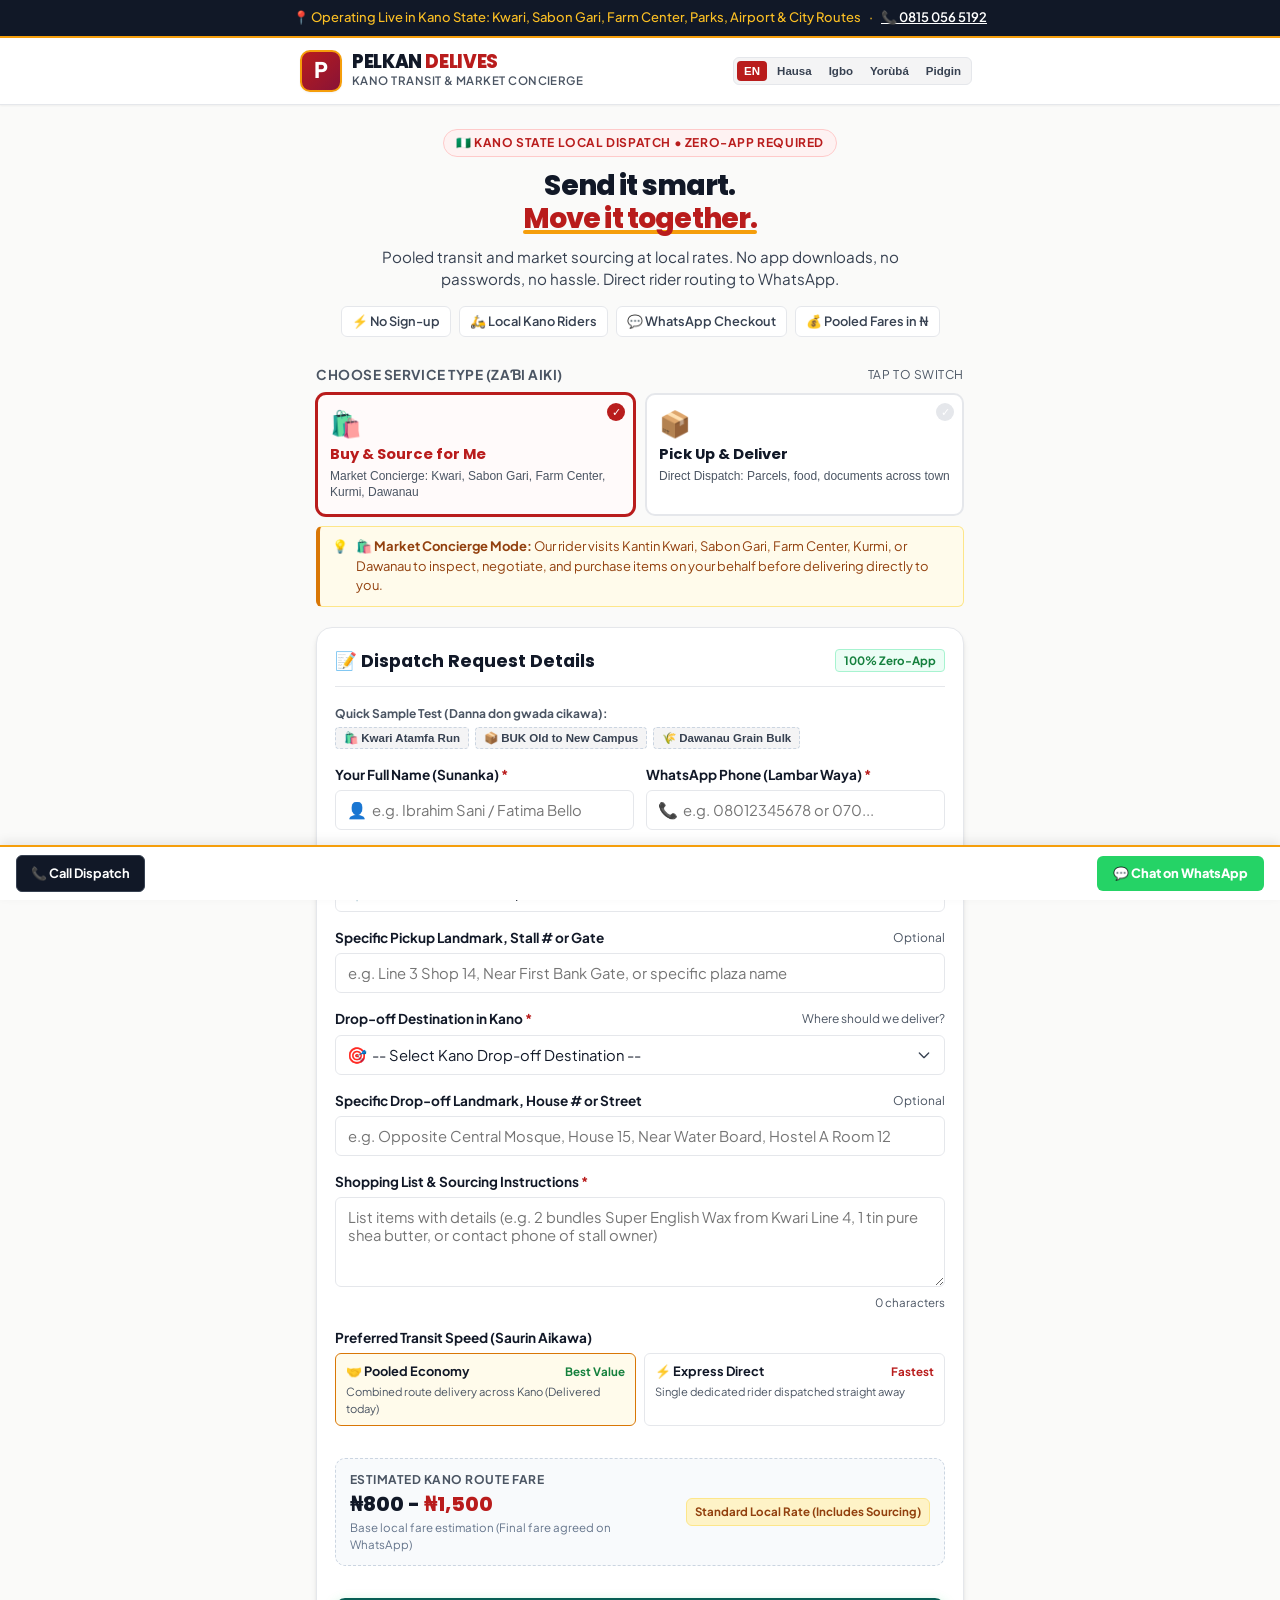
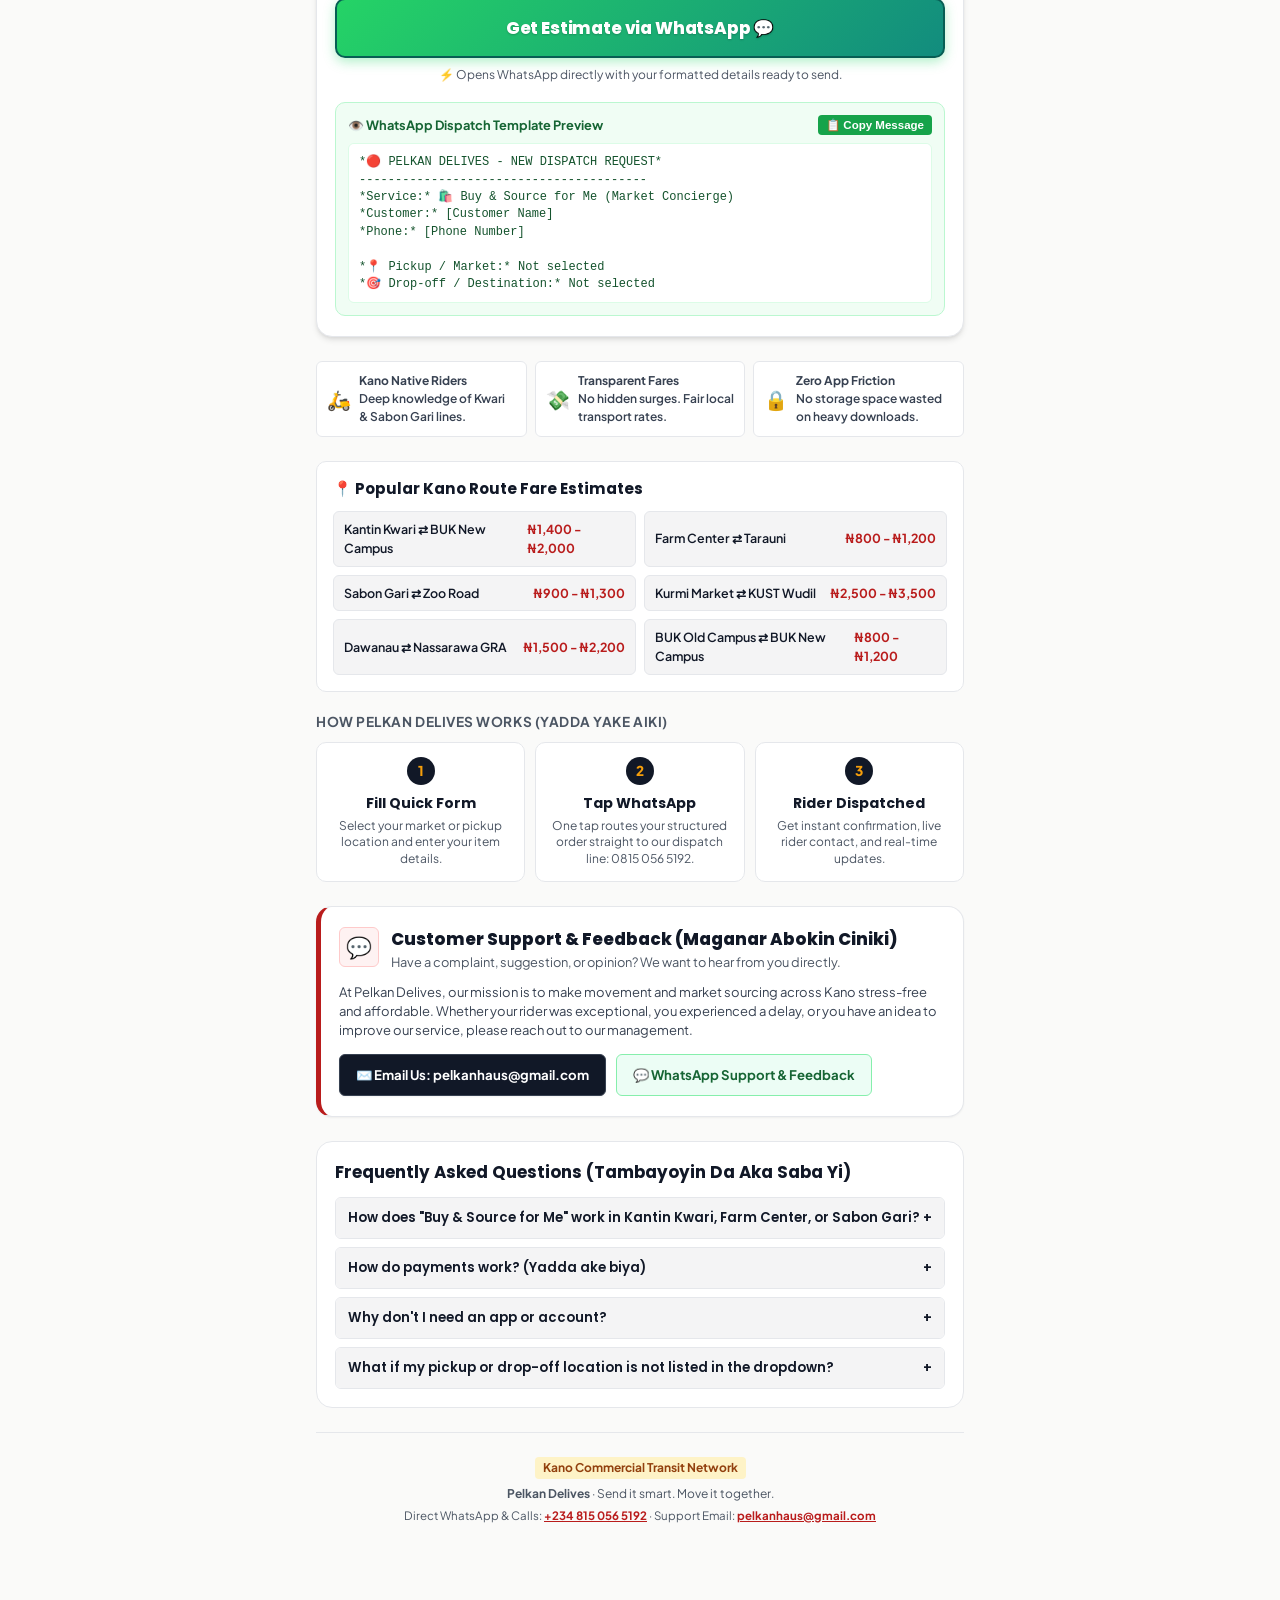
==== commit 5ead0501: "Update index.html" ====
--- a/index.html
+++ b/index.html
@@ -4,7 +4,7 @@
     <meta charset="UTF-8" />
     <meta name="viewport" content="width=device-width, initial-scale=1.0, maximum-scale=5.0" />
     <title>Pelkan Delives | Kano Pooled Transit & Market Sourcing</title>
-    <meta name="description" content="Zero-app pooled transit and market sourcing in Kano, Nigeria. Quick WhatsApp dispatch for Kantin Kwari, Sabon Gari, Farm Center, BUK campuses, and all 44 LGAs." />
+    <meta name="description" content="Zero-app pooled transit and market sourcing in Kano, Nigeria. Quick WhatsApp dispatch for Kantin Kwari, Sabon Gari, Farm Center, Parks, Airport, and all 44 LGAs." />
     
     <!-- Open Graph & Meta -->
     <meta property="og:title" content="Pelkan Delives | Kano Transit & Market Sourcing" />
@@ -39,9 +39,9 @@
   <body>
     <!-- Top Announcement Bar -->
     <div class="top-notice" id="top-notice-bar">
-      <span data-i18n="top_notice">📍 Operating Live in Kano State: Kwari, Sabon Gari, Farm Center, BUK & City Routes</span>
+      <span data-i18n="top_notice">📍 Operating Live in Kano State: Kwari, Sabon Gari, Farm Center, Parks, Airport & City Routes</span>
       <span aria-hidden="true">·</span>
-      <a href="tel:+2347017641538">📞 0701 764 1538</a>
+      <a href="tel:+2348150565192">📞 0815 056 5192</a>
     </div>
 
     <!-- Main Navigation Header -->
@@ -622,7 +622,7 @@
           <div class="step-card">
             <div class="step-num">2</div>
             <h4 data-i18n="step_2_title">Tap WhatsApp</h4>
-            <p data-i18n="step_2_desc">One tap routes your structured order straight to our dispatch line: 0701 764 1538.</p>
+            <p data-i18n="step_2_desc">One tap routes your structured order straight to our dispatch line: 0815 056 5192.</p>
           </div>
           <div class="step-card">
             <div class="step-num">3</div>
@@ -649,7 +649,7 @@
             <a href="mailto:pelkanhaus@gmail.com?subject=Pelkan%20Delives%20Customer%20Support%20%26%20Feedback" class="support-email-btn" id="btn-support-email">
               <span data-i18n="support_email_btn">✉️ Email Us: pelkanhaus@gmail.com</span>
             </a>
-            <a href="https://wa.me/2347017641538?text=Hello%20Pelkan%20Delives%20Support%2C%20I%20have%20a%20complaint%20%2F%20suggestion%20%2F%20opinion" class="support-wa-btn" id="btn-support-wa" target="_blank" rel="noopener noreferrer">
+            <a href="https://wa.me/2348150565192?text=Hello%20Pelkan%20Delives%20Support%2C%20I%20have%20a%20complaint%20%2F%20suggestion%20%2F%20opinion" class="support-wa-btn" id="btn-support-wa" target="_blank" rel="noopener noreferrer">
               <span data-i18n="support_wa_btn">💬 WhatsApp Support & Feedback</span>
             </a>
           </div>
@@ -676,7 +676,7 @@
               <span aria-hidden="true">+</span>
             </button>
             <div class="faq-answer">
-              For direct dispatch, you can pay the rider in cash or direct bank transfer upon pickup or delivery. For market sourcing, you transfer the agreed market purchase fund directly, and pay the transit fee upon safe delivery of your goods.
+              All orders are activated once payment is confirmed. To ensure fast service, please transfer your transit fee (and market funds, if applicable) upfront. Your rider will be assigned and dispatched immediately once your payment is confirmed.
             </div>
           </div>
 
@@ -707,22 +707,20 @@
         <div class="footer-hub-badge">Kano Commercial Transit Network</div>
         <p><strong>Pelkan Delives</strong> · Send it smart. Move it together.</p>
         <p style="margin-top: 4px; font-size: 0.72rem;">
-          Direct WhatsApp & Calls: <a href="https://wa.me/2347017641538" style="color: var(--primary-red); font-weight: 700;">+234 701 764 1538</a>
+          Direct WhatsApp & Calls: <a href="https://wa.me/2348150565192" style="color: var(--primary-red); font-weight: 700;">+234 815 056 5192</a>
           <span aria-hidden="true"> · </span>
           Support Email: <a href="mailto:pelkanhaus@gmail.com" style="color: var(--primary-red); font-weight: 700;">pelkanhaus@gmail.com</a>
         </p>
         <p style="margin-top: 8px; color: #94a3b8; font-size: 0.7rem;">
-          Static zero-app deployment ready for Netlify, GitHub Pages, or any web hosting.
-        </p>
       </footer>
     </main>
 
     <!-- Floating Contact Bar for Quick Mobile Access -->
     <div class="bottom-contact-bar" aria-label="Quick contact bar">
-      <a href="tel:+2347017641538" class="bottom-call-btn">
+      <a href="tel:+2348150565192" class="bottom-call-btn">
         <span>📞 Call Dispatch</span>
       </a>
-      <a href="https://wa.me/2347017641538?text=Hello%20Pelkan%20Delives%2C%20I%20have%20an%20inquiry%20about%20a%20delivery%20in%20Kano" class="bottom-whatsapp-btn" target="_blank" rel="noopener noreferrer">
+      <a href="https://wa.me/2348150565192?text=Hello%20Pelkan%20Delives%2C%20I%20have%20an%20inquiry%20about%20a%20delivery%20in%20Kano" class="bottom-whatsapp-btn" target="_blank" rel="noopener noreferrer">
         <span>💬 Chat on WhatsApp</span>
       </a>
     </div>
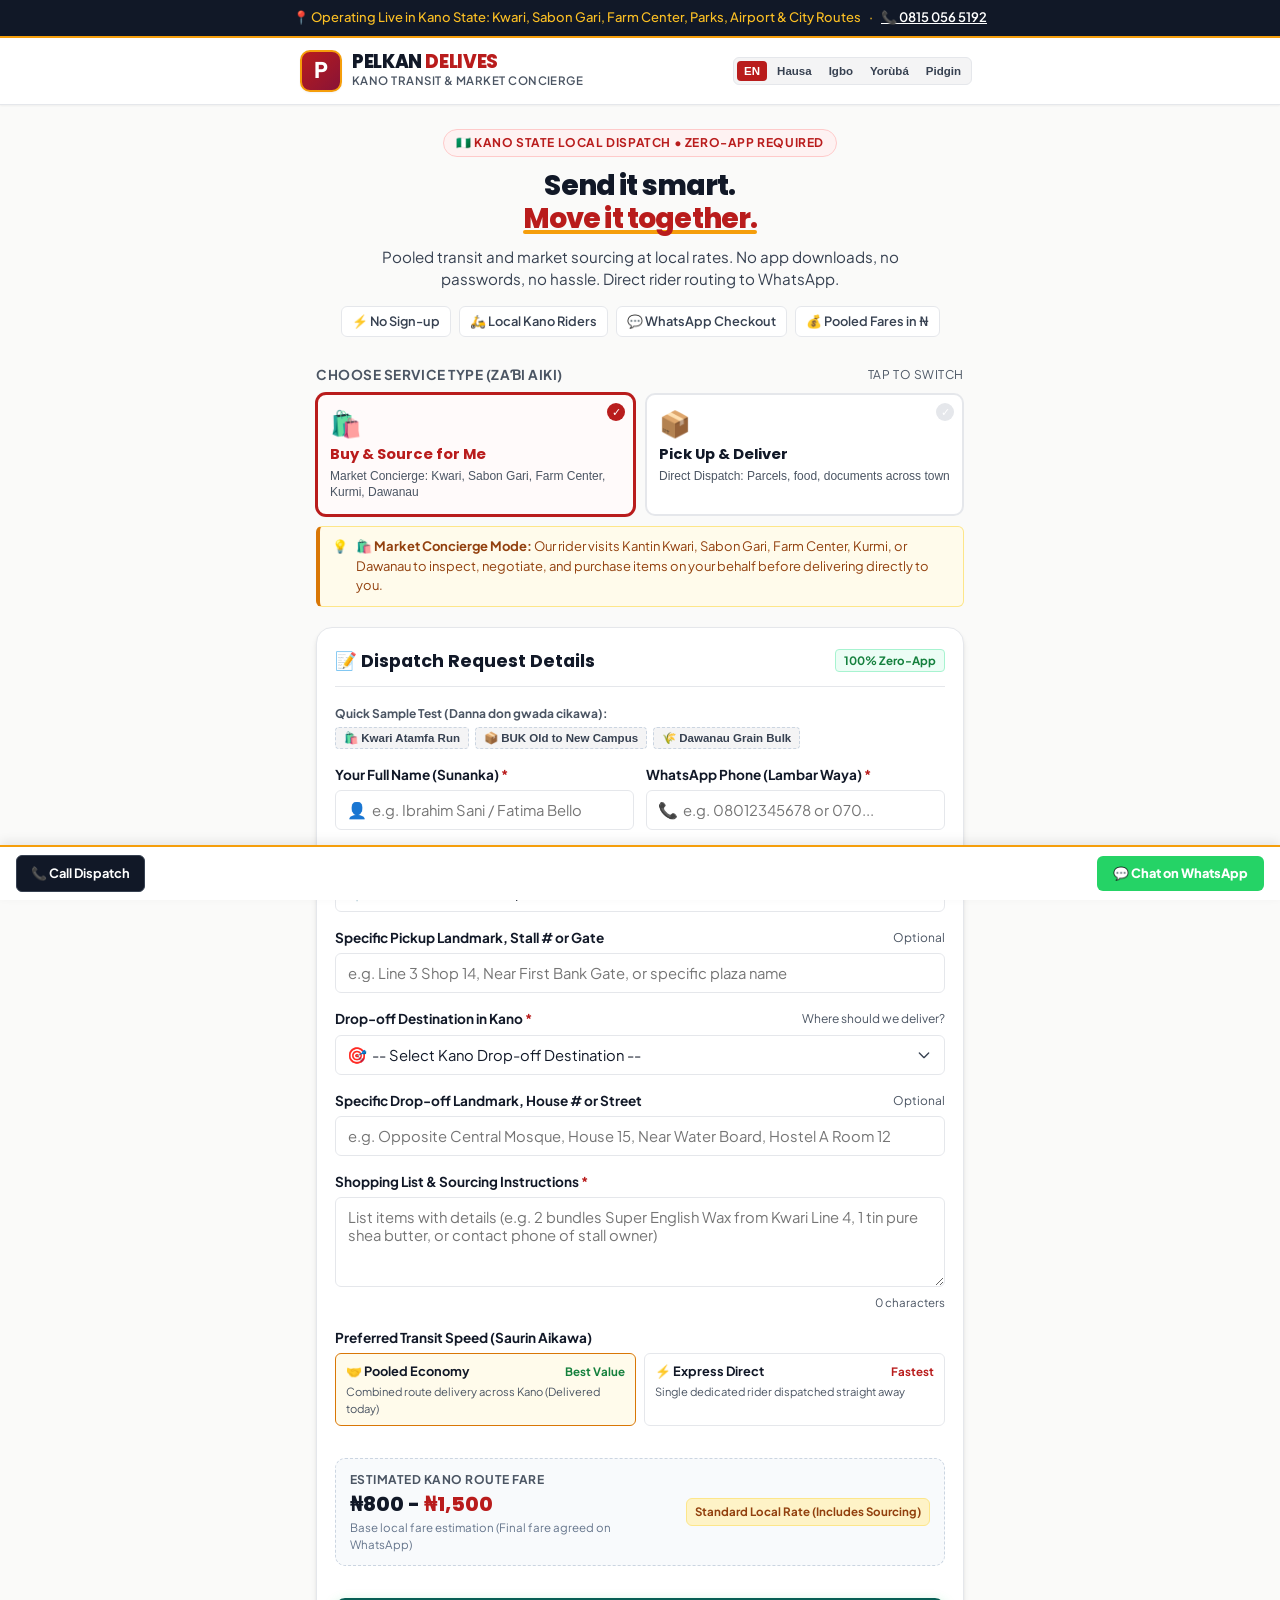
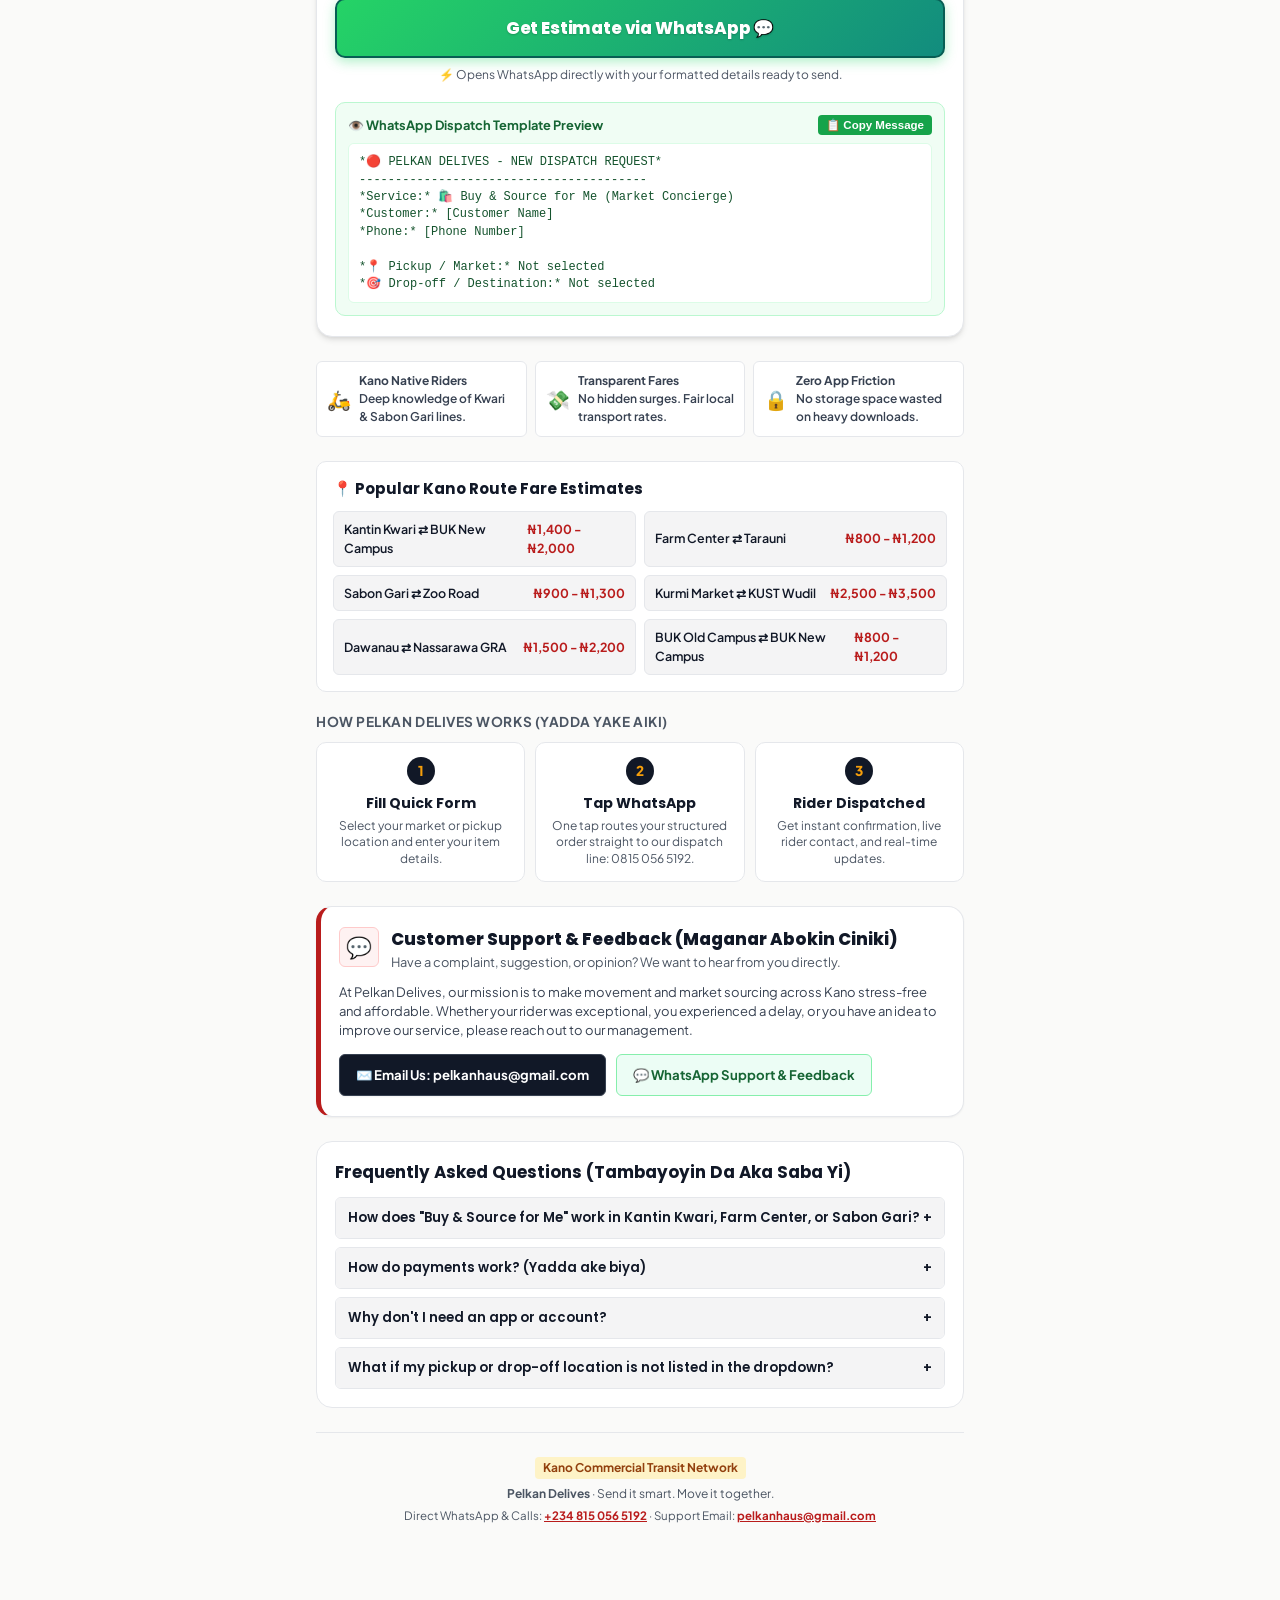
==== commit 5c9e9504: "Update index.html" ====
--- a/index.html
+++ b/index.html
@@ -34,7 +34,7 @@
     <script type="text/javascript" src="//translate.google.com/translate_a/element.js?cb=googleTranslateElementInit" async defer></script>
 
     <!-- Stylesheet -->
-    <link rel="stylesheet" href="./styles.css"u>
+    <link rel="stylesheet" href="./styles.css" />
   </head>
   <body>
     <!-- Top Announcement Bar -->
@@ -113,7 +113,7 @@
             tabindex="0"
           >
             <div class="badge-selected">✓</div>
-            <div class="service-card-icon" aria-hidden="true">🛍️</div>
+            <div class="service-card-icon" aria-hidden="true">🛍️️</div>
             <div class="service-card-title" data-i18n="service_source_title">Buy & Source for Me</div>
             <div class="service-card-sub" data-i18n="service_source_sub">Market Concierge: Kwari, Sabon Gari, Farm Center, Kurmi, Dawanau</div>
           </button>
@@ -632,7 +632,7 @@
         </div>
       </section>
 
-      <!-- Customer Support & Feedback Section (Explicitly requested by user) -->
+      <!-- Customer Support & Feedback Section -->
       <section class="support-feedback-section" aria-labelledby="support-heading">
         <div class="support-header">
           <div class="support-icon" aria-hidden="true">💬</div>
@@ -711,7 +711,6 @@
           <span aria-hidden="true"> · </span>
           Support Email: <a href="mailto:pelkanhaus@gmail.com" style="color: var(--primary-red); font-weight: 700;">pelkanhaus@gmail.com</a>
         </p>
-        <p style="margin-top: 8px; color: #94a3b8; font-size: 0.7rem;">
       </footer>
     </main>
 
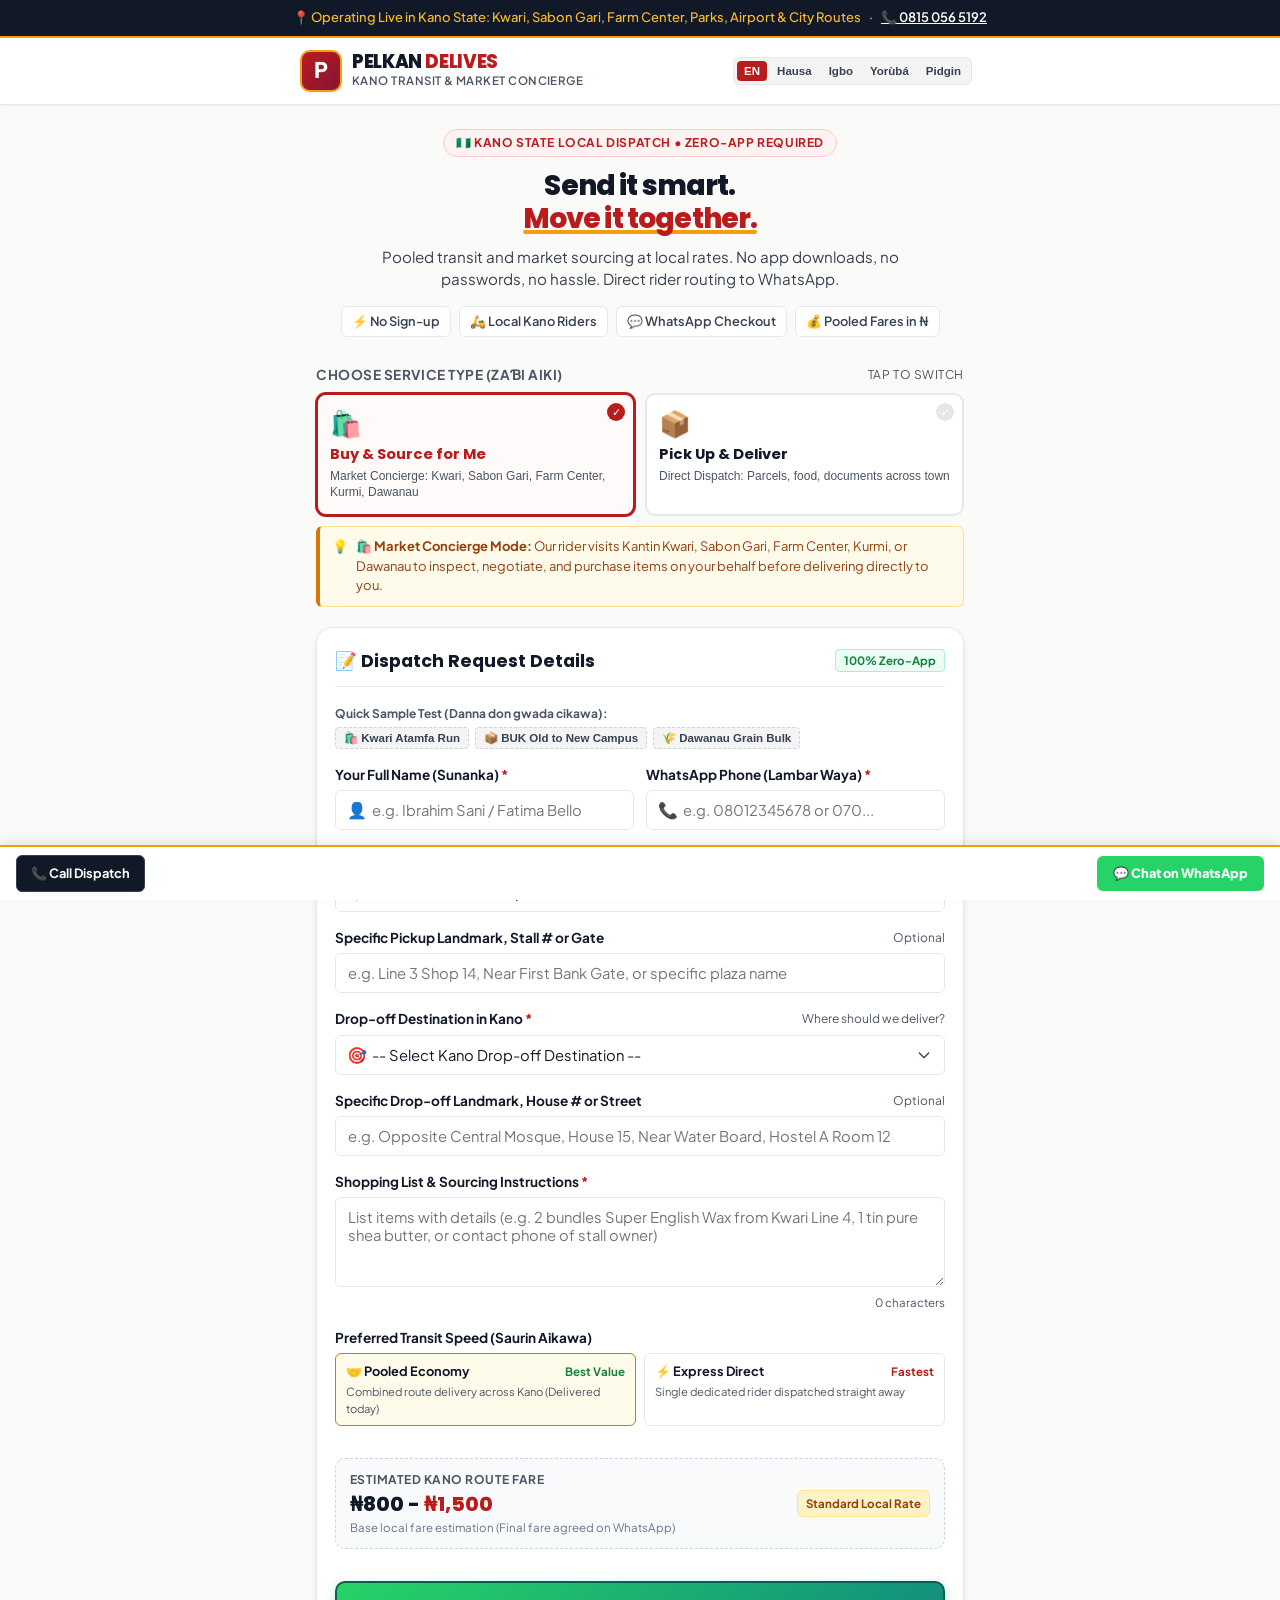
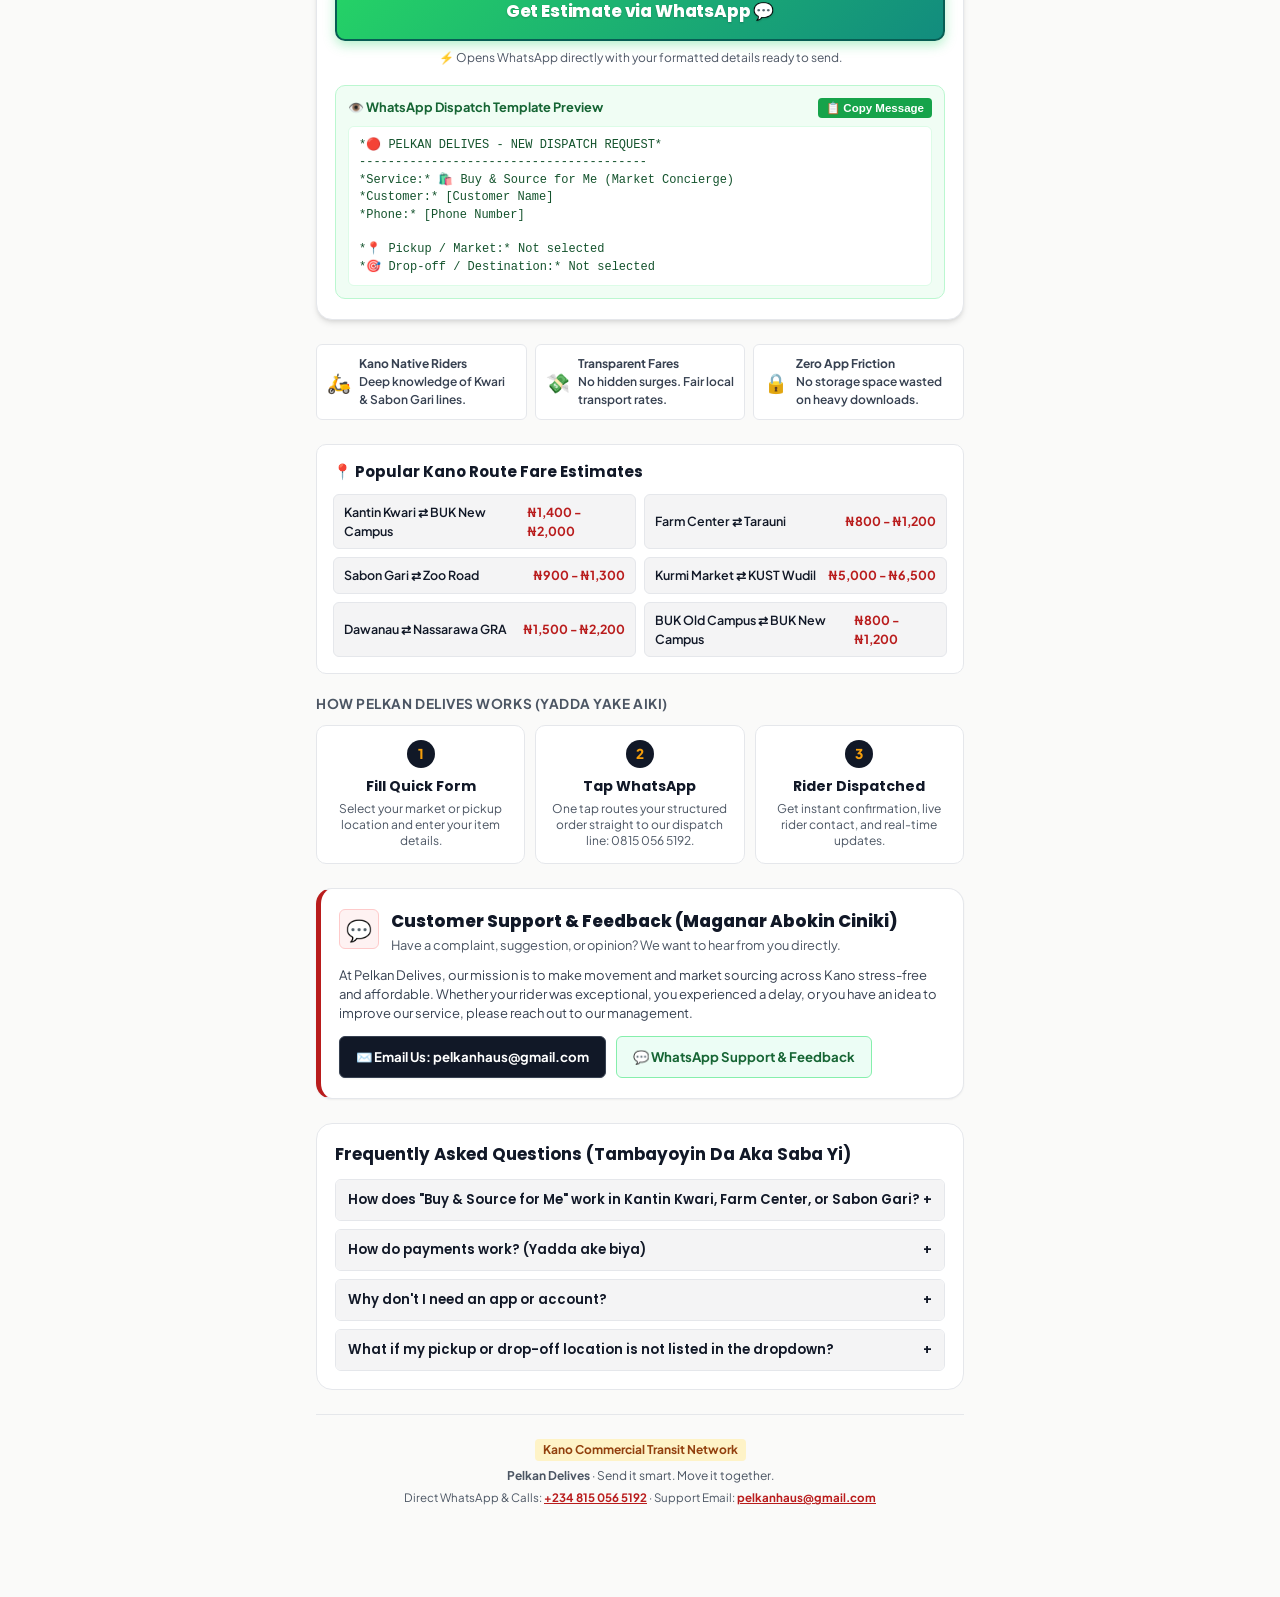
==== commit 27260732: "Update index.html" ====
--- a/index.html
+++ b/index.html
@@ -597,7 +597,7 @@
           </div>
           <div class="route-card-item">
             <span class="route-name">Kurmi Market ⇄ KUST Wudil</span>
-            <span class="route-price">₦2,500 - ₦3,500</span>
+            <span class="route-price">₦5,000 - ₦6,500</span>
           </div>
           <div class="route-card-item">
             <span class="route-name">Dawanau ⇄ Nassarawa GRA</span>
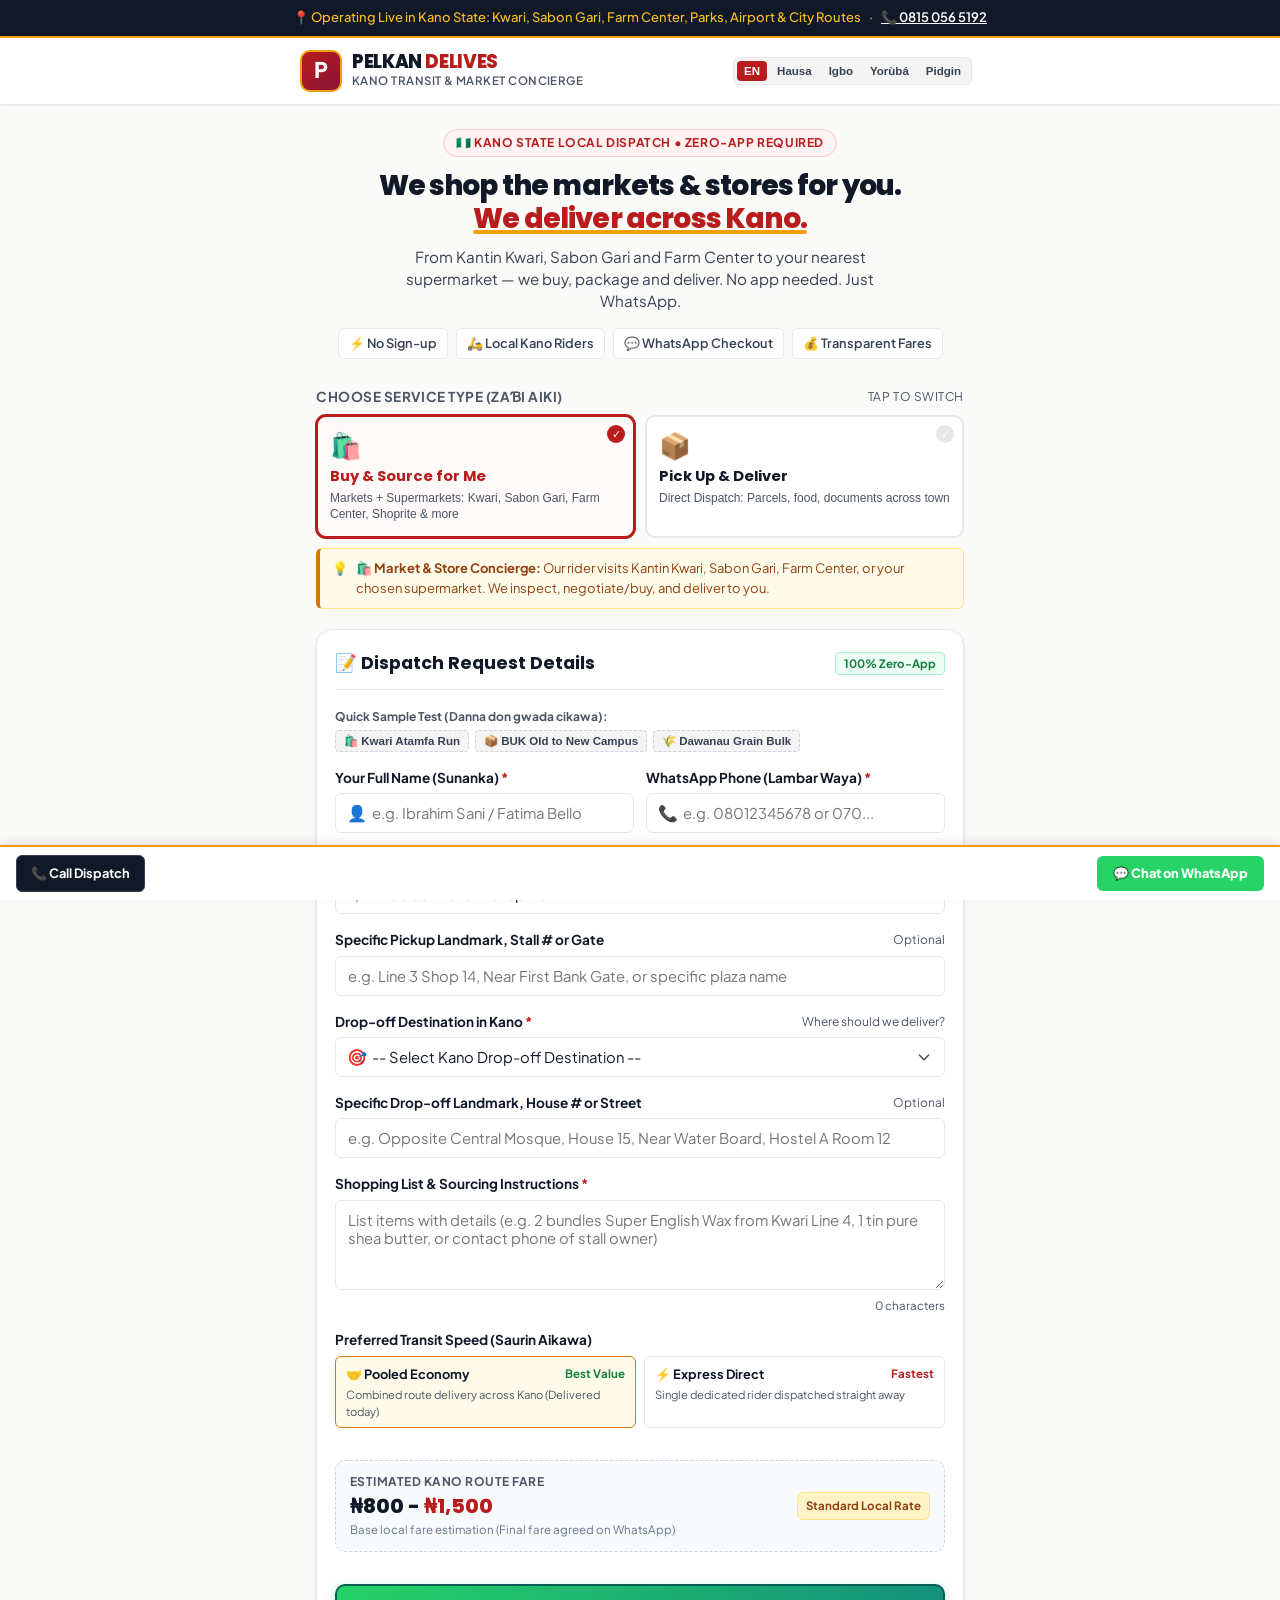
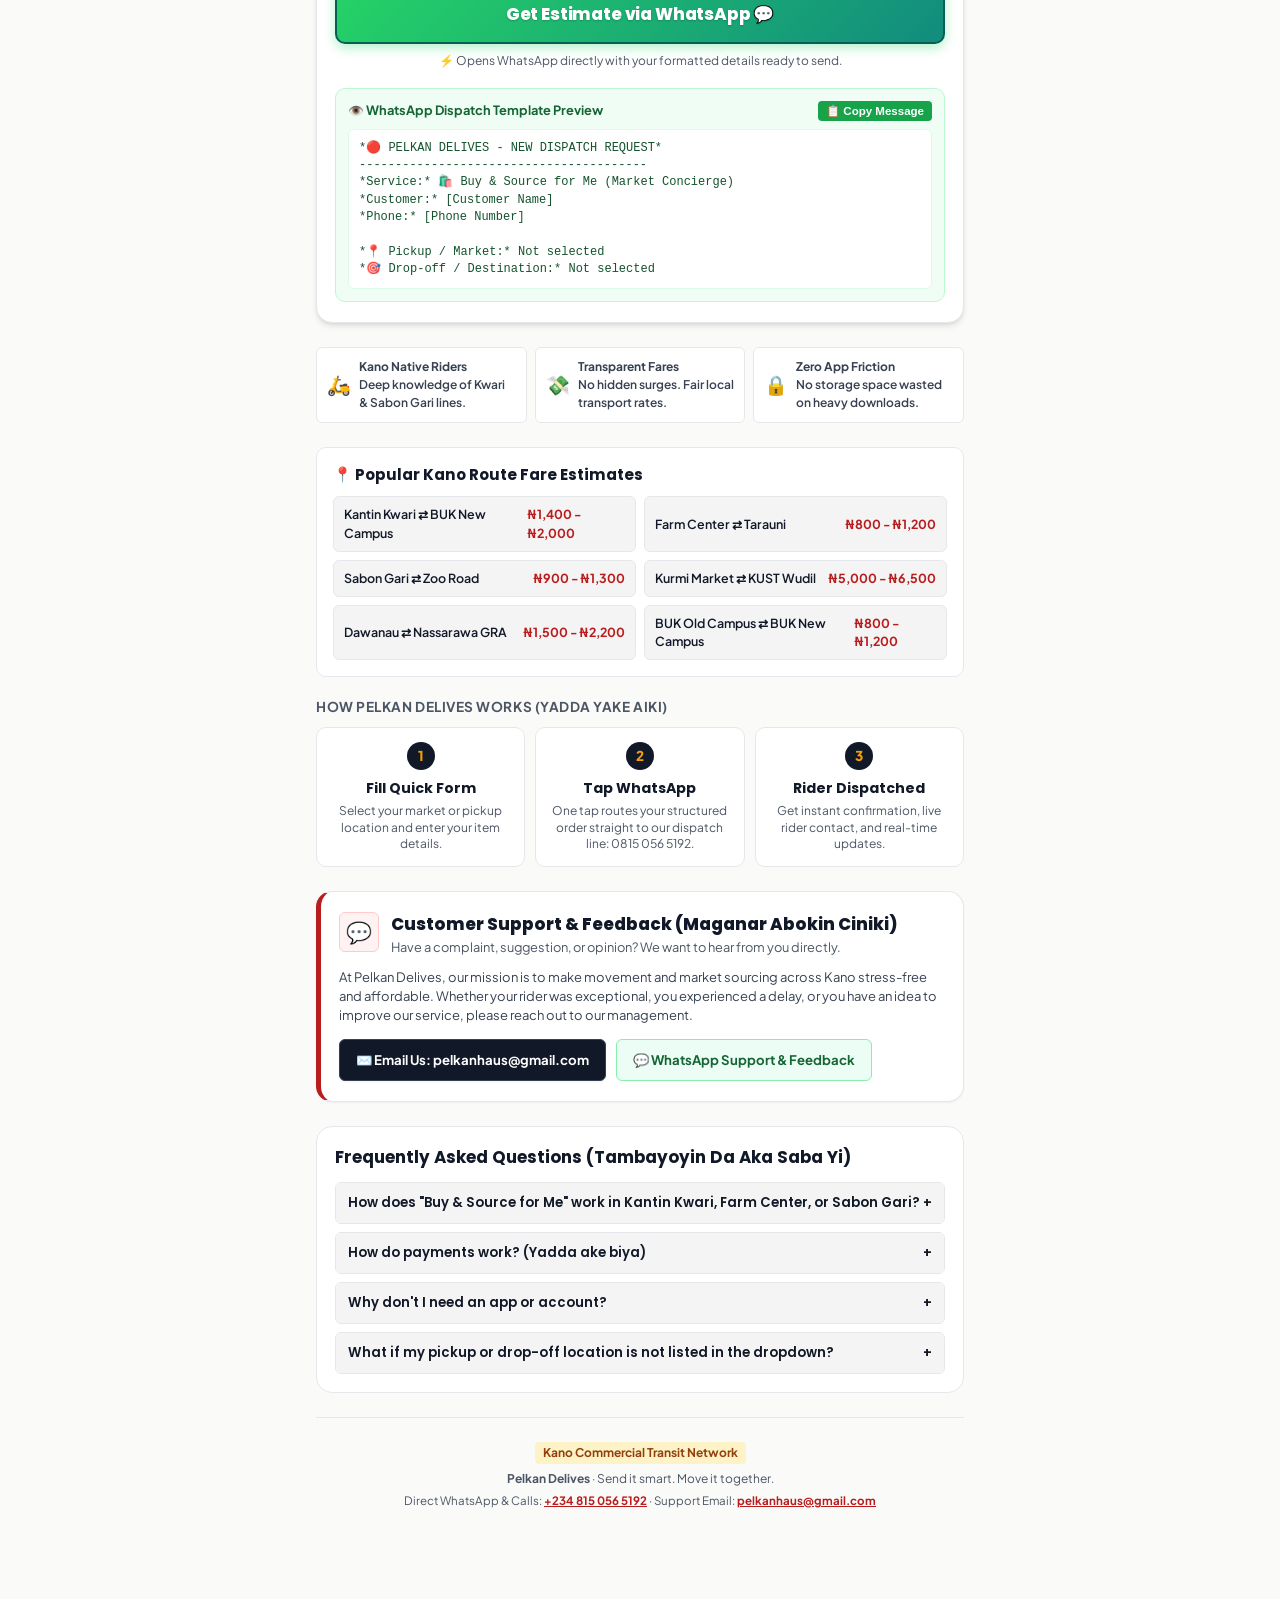
==== commit e63f7ca9: "Update index.html" ====
--- a/index.html
+++ b/index.html
@@ -74,74 +74,79 @@
 
     <!-- Main Content Container -->
     <main class="container">
-      <!-- Hero Section -->
-      <section class="hero-section">
-        <div class="hero-pill" data-i18n="hero_pill">
-          <span>🇳🇬 Kano State Local Dispatch • Zero-App Required</span>
-        </div>
-        <h2 class="hero-title">
-          <span data-i18n="hero_title_1">Send it smart.</span> <br />
-          <span class="highlight" data-i18n="hero_title_2">Move it together.</span>
-        </h2>
-        <p class="hero-subtitle" data-i18n="hero_sub">
-          Pooled transit and market sourcing at local rates. No app downloads, no passwords, no hassle. Direct rider routing to WhatsApp.
-        </p>
-
-        <div class="hero-badges">
-          <span class="hero-badge-item" data-i18n="badge_nosignup">⚡ No Sign-up</span>
-          <span class="hero-badge-item" data-i18n="badge_riders">🛵 Local Kano Riders</span>
-          <span class="hero-badge-item" data-i18n="badge_whatsapp">💬 WhatsApp Checkout</span>
-          <span class="hero-badge-item" data-i18n="badge_fares">💰 Pooled Fares in ₦</span>
-        </div>
-      </section>
-
-      <!-- Service Toggle Section -->
-      <section class="service-toggle-section" aria-labelledby="service-heading">
-        <div class="section-label" id="service-heading">
-          <span data-i18n="service_choose_title">Choose Service Type (Zaɓi Aiki)</span>
-          <span class="form-label-hint" data-i18n="service_choose_hint">Tap to switch</span>
-        </div>
-
-        <div class="service-cards-grid" role="radiogroup" aria-label="Select delivery service">
-          <!-- Option A: Buy & Source for Me -->
-          <button
-            type="button"
-            class="service-card selected"
-            id="card-service-source"
-            role="radio"
-            aria-checked="true"
-            tabindex="0"
-          >
-            <div class="badge-selected">✓</div>
-            <div class="service-card-icon" aria-hidden="true">🛍️️</div>
-            <div class="service-card-title" data-i18n="service_source_title">Buy & Source for Me</div>
-            <div class="service-card-sub" data-i18n="service_source_sub">Market Concierge: Kwari, Sabon Gari, Farm Center, Kurmi, Dawanau</div>
-          </button>
-
-          <!-- Option B: Pick Up & Deliver Package -->
-          <button
-            type="button"
-            class="service-card"
-            id="card-service-dispatch"
-            role="radio"
-            aria-checked="false"
-            tabindex="0"
-          >
-            <div class="badge-selected">✓</div>
-            <div class="service-card-icon" aria-hidden="true">📦</div>
-            <div class="service-card-title" data-i18n="service_dispatch_title">Pick Up & Deliver</div>
-            <div class="service-card-sub" data-i18n="service_dispatch_sub">Direct Dispatch: Parcels, food, documents across town</div>
-          </button>
-        </div>
-
-        <div class="service-hint-box" id="service-hint-box">
-          <span aria-hidden="true">💡</span>
-          <div id="service-hint-text">
-            <strong>🛍️ Market Concierge Mode:</strong> Our rider visits Kantin Kwari, Sabon Gari, Farm Center, Kurmi, or Dawanau to inspect, negotiate, and purchase items on your behalf before delivering directly to you.
-          </div>
-        </div>
-      </section>
-
+     <!-- Hero Section -->
+<section class="hero-section">
+  <div class="hero-pill" data-i18n="hero_pill">
+    <span>🇳🇬 Kano State Local Dispatch • Zero-App Required</span>
+  </div>
+
+  <h2 class="hero-title">
+    <span data-i18n="hero_title_1">We shop the markets & stores for you.</span><br />
+    <span class="highlight" data-i18n="hero_title_2">We deliver across Kano.</span>
+  </h2>
+
+  <p class="hero-subtitle" data-i18n="hero_sub">
+    From Kantin Kwari, Sabon Gari and Farm Center to your nearest supermarket — we buy, package and deliver. No app needed. Just WhatsApp.
+  </p>
+
+  <div class="hero-badges">
+    <span class="hero-badge-item" data-i18n="badge_nosignup">⚡ No Sign-up</span>
+    <span class="hero-badge-item" data-i18n="badge_riders">🛵 Local Kano Riders</span>
+    <span class="hero-badge-item" data-i18n="badge_whatsapp">💬 WhatsApp Checkout</span>
+    <span class="hero-badge-item" data-i18n="badge_fares">💰 Transparent Fares</span>
+  </div>
+</section>
+
+<!-- Service Toggle Section -->
+<section class="service-toggle-section" aria-labelledby="service-heading">
+  <div class="section-label" id="service-heading">
+    <span data-i18n="service_choose_title">Choose Service Type (Zaɓi Aiki)</span>
+    <span class="form-label-hint" data-i18n="service_choose_hint">Tap to switch</span>
+  </div>
+
+  <div class="service-cards-grid" role="radiogroup" aria-label="Select delivery service">
+    <!-- Option A: Buy & Source for Me -->
+    <button
+      type="button"
+      class="service-card selected"
+      id="card-service-source"
+      role="radio"
+      aria-checked="true"
+      tabindex="0"
+    >
+      <div class="badge-selected">✓</div>
+      <div class="service-card-icon" aria-hidden="true">🛍️</div>
+      <div class="service-card-title" data-i18n="service_source_title">Buy & Source for Me</div>
+      <div class="service-card-sub" data-i18n="service_source_sub">
+        Markets + Supermarkets: Kwari, Sabon Gari, Farm Center, Shoprite & more
+      </div>
+    </button>
+
+    <!-- Option B: Pick Up & Deliver Package -->
+    <button
+      type="button"
+      class="service-card"
+      id="card-service-dispatch"
+      role="radio"
+      aria-checked="false"
+      tabindex="0"
+    >
+      <div class="badge-selected">✓</div>
+      <div class="service-card-icon" aria-hidden="true">📦</div>
+      <div class="service-card-title" data-i18n="service_dispatch_title">Pick Up & Deliver</div>
+      <div class="service-card-sub" data-i18n="service_dispatch_sub">
+        Direct Dispatch: Parcels, food, documents across town
+      </div>
+    </button>
+  </div>
+
+  <div class="service-hint-box" id="service-hint-box">
+    <span aria-hidden="true">💡</span>
+    <div id="service-hint-text">
+      <strong>🛍️ Market & Store Concierge:</strong> Our rider visits Kantin Kwari, Sabon Gari, Farm Center, or your chosen supermarket. We inspect, negotiate/buy, and deliver to you.
+    </div>
+  </div>
+</section>
       <!-- Main Order Form Card -->
       <section class="form-card" aria-labelledby="order-form-title">
         <div class="form-header">
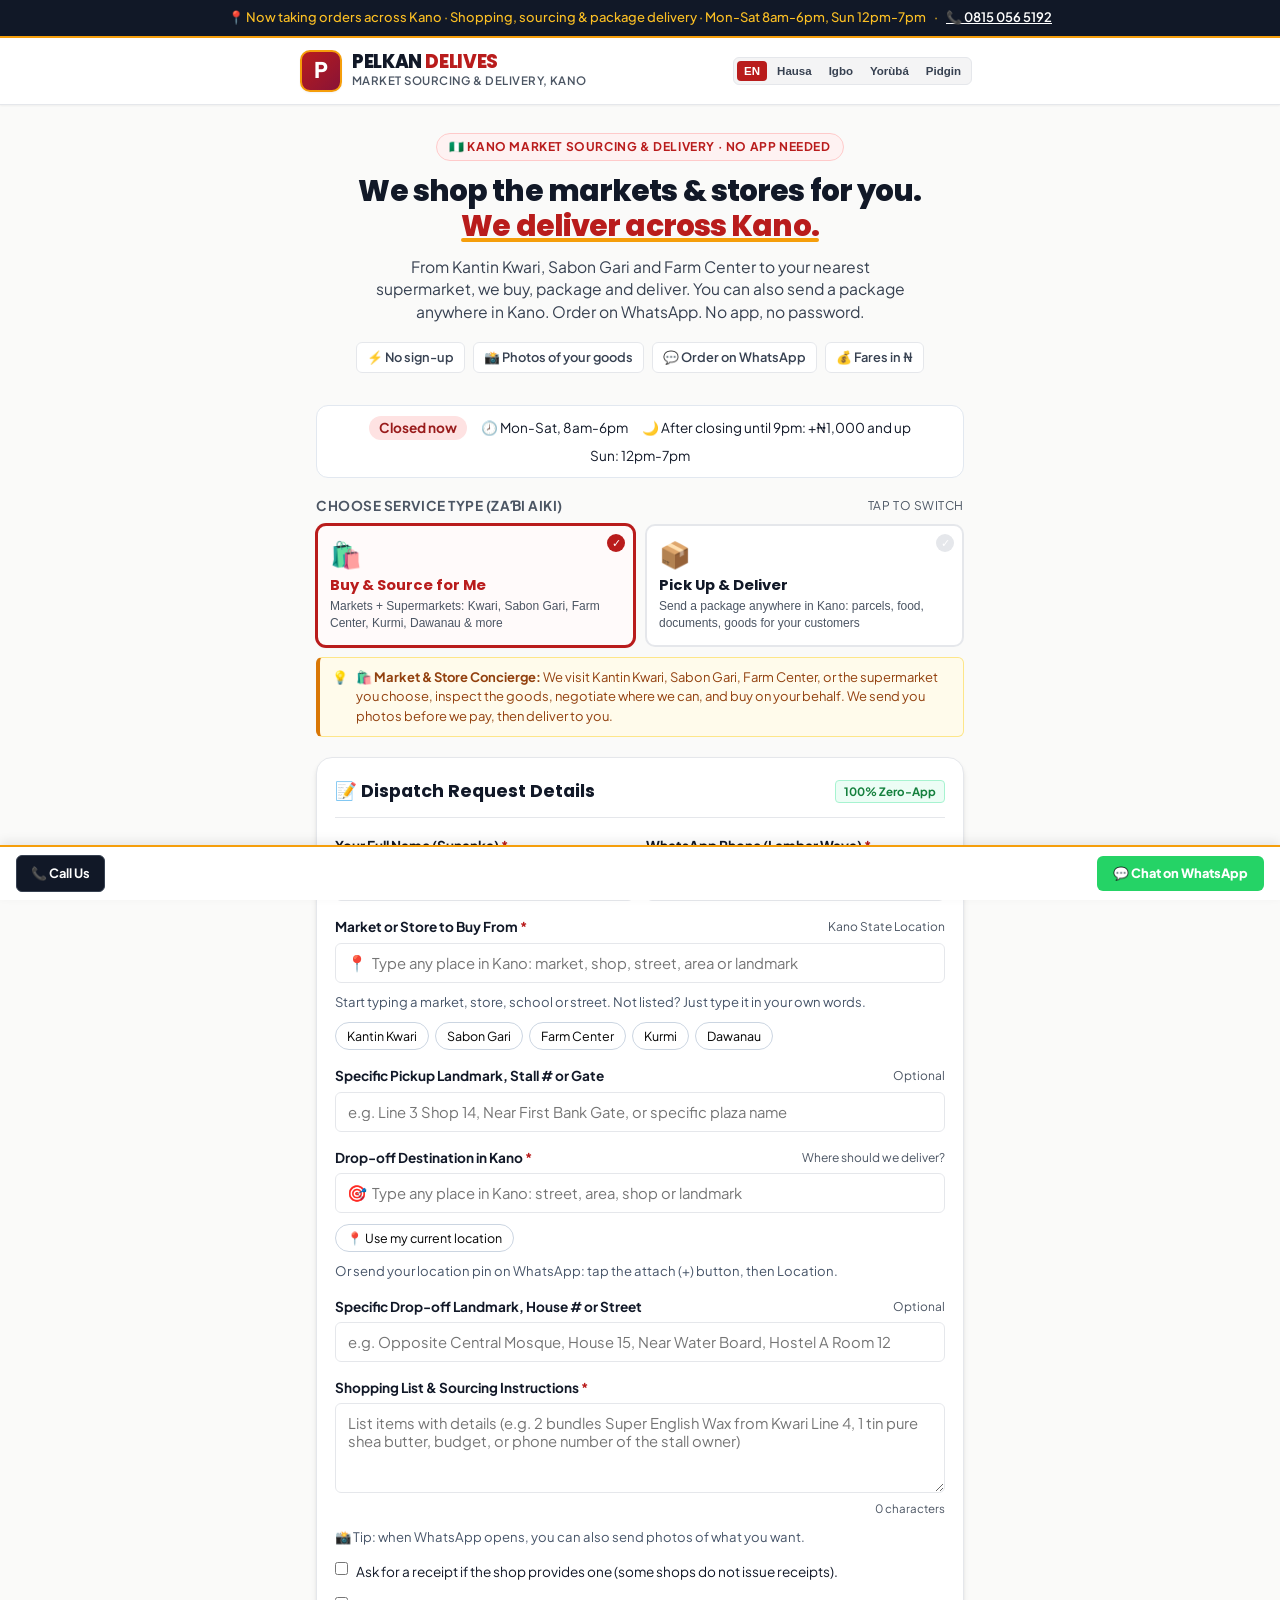
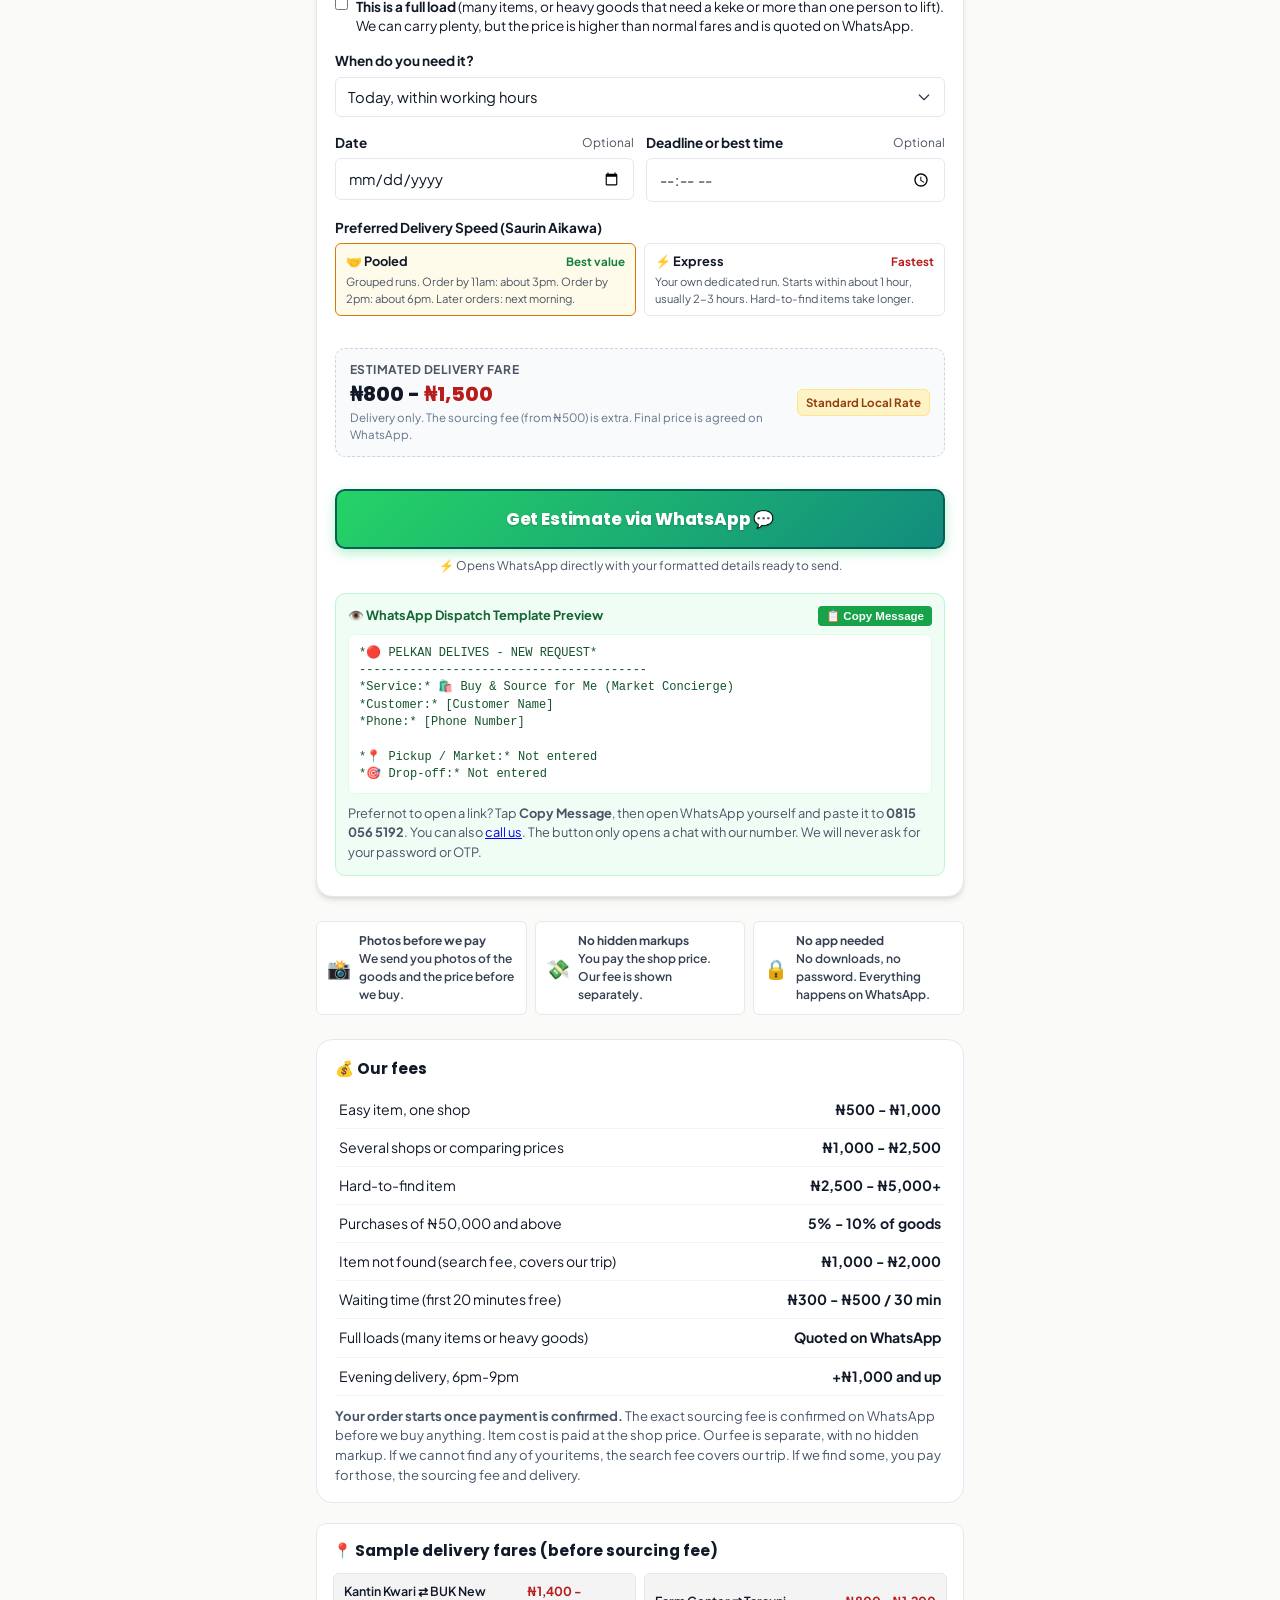
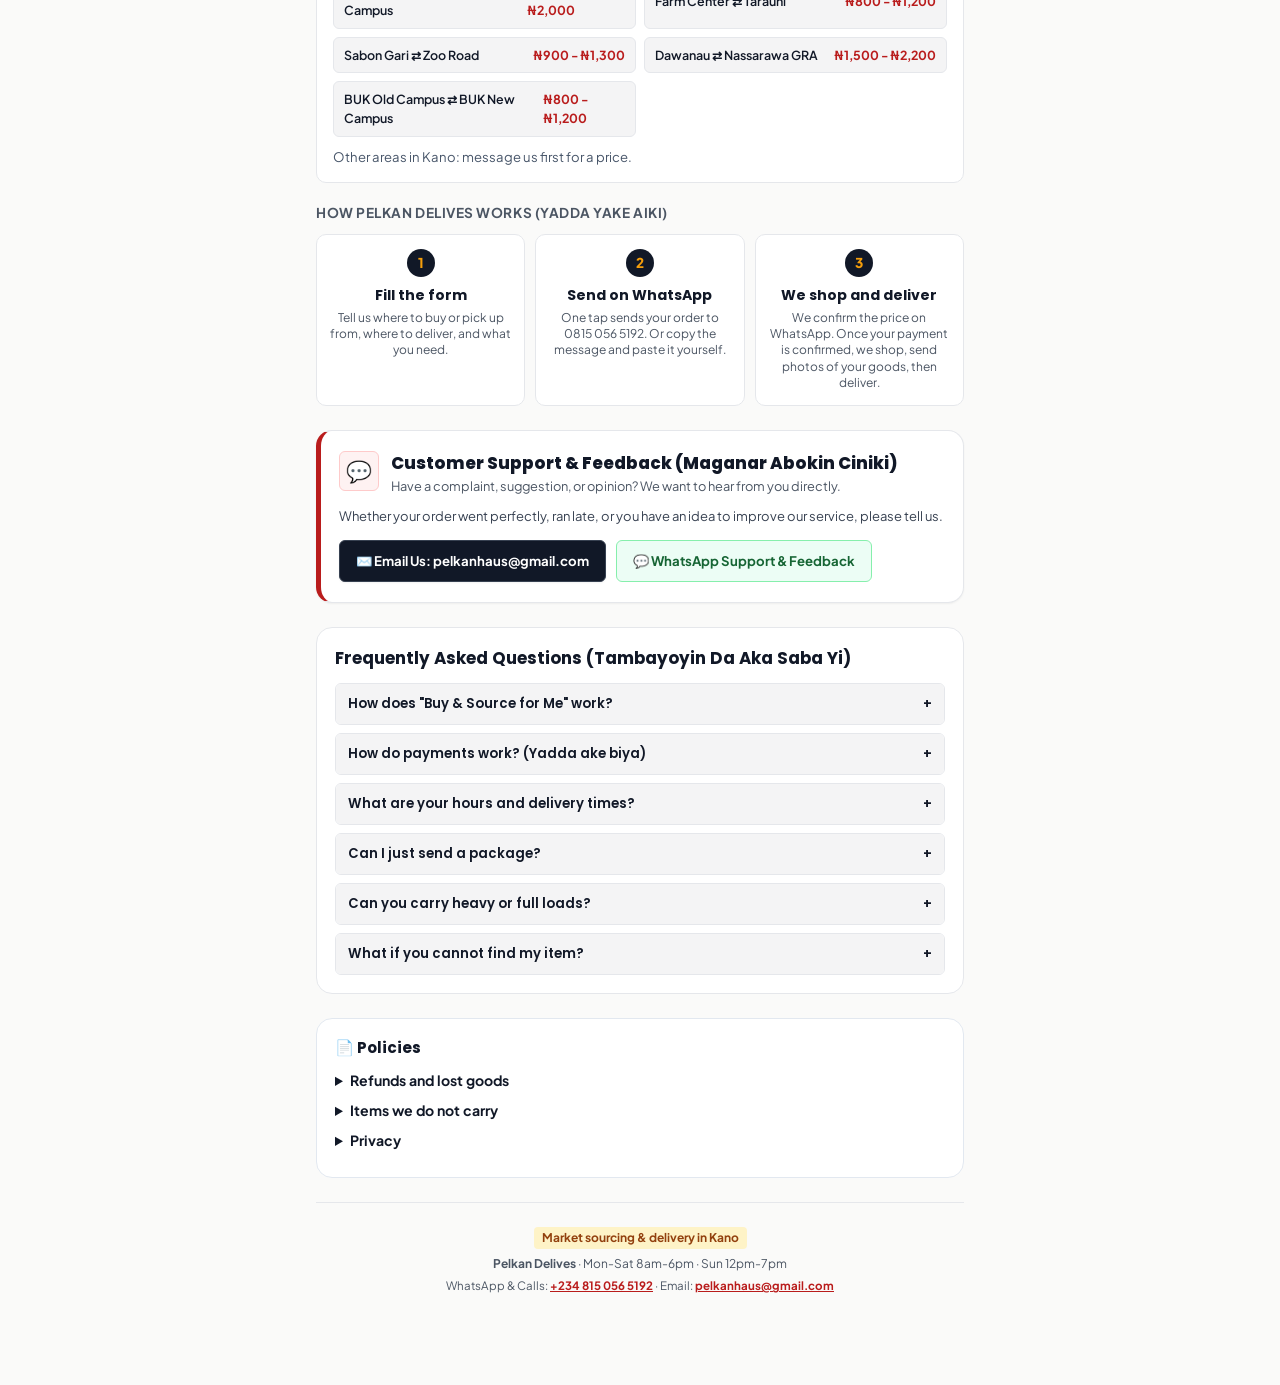
==== commit 63afb4d0: "Add files via upload" ====
--- a/index.html
+++ b/index.html
@@ -1,544 +1,368 @@
 <!doctype html>
 <html lang="en">
-  <head>
-    <meta charset="UTF-8" />
-    <meta name="viewport" content="width=device-width, initial-scale=1.0, maximum-scale=5.0" />
-    <title>Pelkan Delives | Kano Pooled Transit & Market Sourcing</title>
-    <meta name="description" content="Zero-app pooled transit and market sourcing in Kano, Nigeria. Quick WhatsApp dispatch for Kantin Kwari, Sabon Gari, Farm Center, Parks, Airport, and all 44 LGAs." />
-    
-    <!-- Open Graph & Meta -->
-    <meta property="og:title" content="Pelkan Delives | Kano Transit & Market Sourcing" />
-    <meta property="og:description" content="Send it smart. Move it together. Zero-app pooled transit and market sourcing at local rates across Kano." />
-    <meta property="og:type" content="website" />
-    <meta name="twitter:card" content="summary_large_image" />
-    <meta name="theme-color" content="#b91c1c" />
-
-    <!-- Google Fonts -->
-    <link rel="preconnect" href="https://fonts.googleapis.com" />
-    <link rel="preconnect" href="https://fonts.gstatic.com" crossorigin />
-    <link href="https://fonts.googleapis.com/css2?family=Plus+Jakarta+Sans:wght@400;500;600;700;800&family=Poppins:wght@600;700;800;900&display=swap" rel="stylesheet" />
-
-    <!-- Google Translate Script -->
-    <script type="text/javascript">
-      function googleTranslateElementInit() {
-        if (window.google && window.google.translate) {
-          new window.google.translate.TranslateElement({
-            pageLanguage: 'en',
-            includedLanguages: 'en,ha,ig,yo',
-            layout: window.google.translate.TranslateElement.InlineLayout.SIMPLE,
-            autoDisplay: false
-          }, 'google_translate_element');
-        }
-      }
+<head>
+<meta charset="UTF-8" />
+<meta name="viewport" content="width=device-width, initial-scale=1.0, maximum-scale=5.0" />
+<title>Pelkan Delives | Market Sourcing & Delivery in Kano</title>
+<meta name="description" content="We shop the markets and stores of Kano for you and deliver across Kano. Order on WhatsApp, no app needed. Mon-Sat 8am-6pm, Sun 12pm-7pm." />
+<meta property="og:title" content="Pelkan Delives | Market Sourcing & Delivery in Kano" />
+<meta property="og:description" content="We shop the Kano markets for you and deliver. Order on WhatsApp, no app needed." />
+<meta property="og:type" content="website" />
+<meta name="twitter:card" content="summary_large_image" />
+<meta name="theme-color" content="#b91c1c" />
+    <link rel="canonical" href="https://pelkan.com.ng/" />
+    <script type="application/ld+json">
+{
+  "@context": "https://schema.org",
+  "@type": "LocalBusiness",
+  "name": "Pelkan Delives",
+  "url": "https://pelkan.com.ng/",
+  "telephone": "+2348150565192",
+  "description": "Market sourcing and delivery in Kano. We shop the markets and stores of Kano for you and deliver across Kano.",
+  "areaServed": {
+    "@type": "City",
+    "name": "Kano"
+  },
+  "openingHoursSpecification": [
+    {
+      "@type": "OpeningHoursSpecification",
+      "dayOfWeek": [
+        "Monday",
+        "Tuesday",
+        "Wednesday",
+        "Thursday",
+        "Friday",
+        "Saturday"
+      ],
+      "opens": "08:00",
+      "closes": "18:00"
+    },
+    {
+      "@type": "OpeningHoursSpecification",
+      "dayOfWeek": "Sunday",
+      "opens": "12:00",
+      "closes": "19:00"
+    }
+  ]
+}
     </script>
-    <script type="text/javascript" src="//translate.google.com/translate_a/element.js?cb=googleTranslateElementInit" async defer></script>
-
-    <!-- Stylesheet -->
-    <link rel="stylesheet" href="./styles.css" />
-  </head>
-  <body>
-    <!-- Top Announcement Bar -->
-    <div class="top-notice" id="top-notice-bar">
-      <span data-i18n="top_notice">📍 Operating Live in Kano State: Kwari, Sabon Gari, Farm Center, Parks, Airport & City Routes</span>
-      <span aria-hidden="true">·</span>
-      <a href="tel:+2348150565192">📞 0815 056 5192</a>
+<link rel="icon" href="data:image/svg+xml,%3Csvg xmlns='http://www.w3.org/2000/svg' viewBox='0 0 100 100'%3E%3Ctext y='.9em' font-size='90'%3E🛵%3C/text%3E%3C/svg%3E" />
+
+<link rel="preconnect" href="https://fonts.googleapis.com" />
+<link rel="preconnect" href="https://fonts.gstatic.com" crossorigin />
+<link href="https://fonts.googleapis.com/css2?family=Plus+Jakarta+Sans:wght@400;500;600;700;800&family=Poppins:wght@600;700;800;900&display=swap" rel="stylesheet" />
+
+<script type="text/javascript">
+  function googleTranslateElementInit() {
+    if (window.google && window.google.translate) {
+      new window.google.translate.TranslateElement({
+        pageLanguage: 'en', includedLanguages: 'en,ha,ig,yo',
+        layout: window.google.translate.TranslateElement.InlineLayout.SIMPLE, autoDisplay: false
+      }, 'google_translate_element');
+    }
+  }
+</script>
+<script type="text/javascript" src="//translate.google.com/translate_a/element.js?cb=googleTranslateElementInit" async defer></script>
+
+<link rel="stylesheet" href="./styles.css" />
+<style>
+  /* Additions for new sections. Safe to move into styles.css later. */
+  .hours-bar{display:flex;flex-wrap:wrap;gap:6px 14px;align-items:center;justify-content:center;background:#fff;border:1px solid #e2e8f0;border-radius:12px;padding:10px 14px;margin:0 0 18px;font-size:.85rem}
+  .open-badge{font-weight:700;padding:2px 10px;border-radius:99px;background:#e2e8f0}
+  .open-badge.on{background:#dcfce7;color:#166534}
+  .open-badge.after{background:#fef3c7;color:#92400e}
+  .open-badge.off{background:#fee2e2;color:#991b1b}
+  .mini-chips{display:flex;flex-wrap:wrap;gap:6px;margin-top:6px}
+  .mini-chips button{border:1px solid #cbd5e1;background:#fff;border-radius:99px;padding:5px 11px;font-size:.78rem;cursor:pointer;font-family:inherit}
+  .loc-status{font-size:.78rem;color:#475569;align-self:center}
+  .check-row{display:flex;gap:8px;align-items:flex-start;font-size:.85rem;line-height:1.4}
+  .fees-section,.policy-section{background:#fff;border:1px solid #e2e8f0;border-radius:16px;padding:18px;margin:20px 0}
+  .fee-table{width:100%;border-collapse:collapse;font-size:.88rem}
+  .fee-table td{padding:8px 4px;border-bottom:1px solid #f1f5f9;vertical-align:top}
+  .fee-table td:last-child{text-align:right;font-weight:700;white-space:nowrap;padding-left:10px}
+  .fee-note{font-size:.82rem;color:#475569;line-height:1.5;margin-top:10px}
+  .copy-note{font-size:.8rem;color:#475569;line-height:1.55;margin-top:10px}
+  .policy-section details{margin:8px 0;font-size:.88rem;line-height:1.55}
+  .policy-section summary{cursor:pointer;font-weight:700}
+</style>
+</head>
+<body>
+  <div class="top-notice" id="top-notice-bar">
+    <span data-i18n="top_notice">📍 Now taking orders across Kano · Shopping, sourcing &amp; package delivery · Mon-Sat 8am-6pm, Sun 12pm-7pm</span>
+    <span aria-hidden="true">·</span>
+    <a href="tel:+2348150565192">📞 0815 056 5192</a>
+  </div>
+
+  <header class="site-header">
+    <div class="container header-inner">
+      <a href="#" class="brand-wrapper" aria-label="Pelkan Delives Home">
+        <div class="brand-icon" aria-hidden="true">P</div>
+        <div class="brand-text">
+          <h1>PELKAN <span>DELIVES</span></h1>
+          <div class="brand-tagline" data-i18n="brand_tagline">Market Sourcing &amp; Delivery, Kano</div>
+        </div>
+      </a>
+      <div class="header-actions">
+        <div class="lang-selector-wrap">
+          <div class="lang-chips" role="group" aria-label="Language selection">
+            <button type="button" class="lang-chip-btn active" data-lang="en" title="English">EN</button>
+            <button type="button" class="lang-chip-btn" data-lang="ha" title="Harshen Hausa">Hausa</button>
+            <button type="button" class="lang-chip-btn" data-lang="ig" title="Asụsụ Igbo">Igbo</button>
+            <button type="button" class="lang-chip-btn" data-lang="yo" title="Èdè Yorùbá">Yorùbá</button>
+            <button type="button" class="lang-chip-btn" data-lang="pcm" title="Nigerian Pidgin (Naija)">Pidgin</button>
+          </div>
+        </div>
+        <div id="google_translate_element" aria-label="Google Translate Widget"></div>
+      </div>
     </div>
-
-    <!-- Main Navigation Header -->
-    <header class="site-header">
-      <div class="container header-inner">
-        <a href="#" class="brand-wrapper" aria-label="Pelkan Delives Home">
-          <div class="brand-icon" aria-hidden="true">P</div>
-          <div class="brand-text">
-            <h1>PELKAN <span>DELIVES</span></h1>
-            <div class="brand-tagline" data-i18n="brand_tagline">Kano Transit & Market Concierge</div>
-          </div>
-        </a>
-
-        <!-- Header Actions: Hybrid Language Switcher (EN, Hausa, Igbo, Yorùbá, Pidgin) -->
-        <div class="header-actions">
-          <div class="lang-selector-wrap">
-            <div class="lang-chips" role="group" aria-label="Language selection">
-              <button type="button" class="lang-chip-btn active" data-lang="en" title="English">EN</button>
-              <button type="button" class="lang-chip-btn" data-lang="ha" title="Harshen Hausa">Hausa</button>
-              <button type="button" class="lang-chip-btn" data-lang="ig" title="Asụsụ Igbo">Igbo</button>
-              <button type="button" class="lang-chip-btn" data-lang="yo" title="Èdè Yorùbá">Yorùbá</button>
-              <button type="button" class="lang-chip-btn" data-lang="pcm" title="Nigerian Pidgin (Naija)">Pidgin</button>
-            </div>
-          </div>
-          <!-- Google Translate Widget Embed Point -->
-          <div id="google_translate_element" aria-label="Google Translate Widget"></div>
-        </div>
-      </div>
-    </header>
-
-    <!-- Main Content Container -->
-    <main class="container">
-     <!-- Hero Section -->
-<section class="hero-section">
-  <div class="hero-pill" data-i18n="hero_pill">
-    <span>🇳🇬 Kano State Local Dispatch • Zero-App Required</span>
-  </div>
-
-  <h2 class="hero-title">
-    <span data-i18n="hero_title_1">We shop the markets & stores for you.</span><br />
-    <span class="highlight" data-i18n="hero_title_2">We deliver across Kano.</span>
-  </h2>
-
-  <p class="hero-subtitle" data-i18n="hero_sub">
-    From Kantin Kwari, Sabon Gari and Farm Center to your nearest supermarket — we buy, package and deliver. No app needed. Just WhatsApp.
-  </p>
-
-  <div class="hero-badges">
-    <span class="hero-badge-item" data-i18n="badge_nosignup">⚡ No Sign-up</span>
-    <span class="hero-badge-item" data-i18n="badge_riders">🛵 Local Kano Riders</span>
-    <span class="hero-badge-item" data-i18n="badge_whatsapp">💬 WhatsApp Checkout</span>
-    <span class="hero-badge-item" data-i18n="badge_fares">💰 Transparent Fares</span>
-  </div>
-</section>
-
-<!-- Service Toggle Section -->
-<section class="service-toggle-section" aria-labelledby="service-heading">
-  <div class="section-label" id="service-heading">
-    <span data-i18n="service_choose_title">Choose Service Type (Zaɓi Aiki)</span>
-    <span class="form-label-hint" data-i18n="service_choose_hint">Tap to switch</span>
-  </div>
-
-  <div class="service-cards-grid" role="radiogroup" aria-label="Select delivery service">
-    <!-- Option A: Buy & Source for Me -->
-    <button
-      type="button"
-      class="service-card selected"
-      id="card-service-source"
-      role="radio"
-      aria-checked="true"
-      tabindex="0"
-    >
-      <div class="badge-selected">✓</div>
-      <div class="service-card-icon" aria-hidden="true">🛍️</div>
-      <div class="service-card-title" data-i18n="service_source_title">Buy & Source for Me</div>
-      <div class="service-card-sub" data-i18n="service_source_sub">
-        Markets + Supermarkets: Kwari, Sabon Gari, Farm Center, Shoprite & more
-      </div>
-    </button>
-
-    <!-- Option B: Pick Up & Deliver Package -->
-    <button
-      type="button"
-      class="service-card"
-      id="card-service-dispatch"
-      role="radio"
-      aria-checked="false"
-      tabindex="0"
-    >
-      <div class="badge-selected">✓</div>
-      <div class="service-card-icon" aria-hidden="true">📦</div>
-      <div class="service-card-title" data-i18n="service_dispatch_title">Pick Up & Deliver</div>
-      <div class="service-card-sub" data-i18n="service_dispatch_sub">
-        Direct Dispatch: Parcels, food, documents across town
-      </div>
-    </button>
-  </div>
-
-  <div class="service-hint-box" id="service-hint-box">
-    <span aria-hidden="true">💡</span>
-    <div id="service-hint-text">
-      <strong>🛍️ Market & Store Concierge:</strong> Our rider visits Kantin Kwari, Sabon Gari, Farm Center, or your chosen supermarket. We inspect, negotiate/buy, and deliver to you.
+  </header>
+
+  <main class="container">
+    <section class="hero-section">
+      <div class="hero-pill" data-i18n="hero_pill"><span>🇳🇬 Kano market sourcing &amp; delivery · No app needed</span></div>
+      <h2 class="hero-title">
+        <span data-i18n="hero_title_1">We shop the markets &amp; stores for you.</span> <br />
+        <span class="highlight" data-i18n="hero_title_2">We deliver across Kano.</span>
+      </h2>
+      <p class="hero-subtitle" data-i18n="hero_sub">
+        From Kantin Kwari, Sabon Gari and Farm Center to your nearest supermarket, we buy, package and deliver. You can also send a package anywhere in Kano. Order on WhatsApp. No app, no password.
+      </p>
+      <div class="hero-badges">
+        <span class="hero-badge-item" data-i18n="badge_nosignup">⚡ No sign-up</span>
+        <span class="hero-badge-item" data-i18n="badge_riders">📸 Photos of your goods</span>
+        <span class="hero-badge-item" data-i18n="badge_whatsapp">💬 Order on WhatsApp</span>
+        <span class="hero-badge-item" data-i18n="badge_fares">💰 Fares in ₦</span>
+      </div>
+    </section>
+
+    <div class="hours-bar" aria-label="Working hours">
+      <span id="open-badge" class="open-badge">Checking hours…</span>
+      <span data-i18n="hours_hours">🕗 Mon-Sat, 8am-6pm</span>
+      <span data-i18n="hours_after">🌙 After closing until 9pm: +₦1,000 and up</span>
+      <span data-i18n="hours_sunday">Sun: 12pm-7pm</span>
     </div>
-  </div>
-</section>
-      <!-- Main Order Form Card -->
-      <section class="form-card" aria-labelledby="order-form-title">
-        <div class="form-header">
-          <h3 class="form-header-title" id="order-form-title">
-            <span data-i18n="form_header_title">📝 Dispatch Request Details</span>
-          </h3>
-          <span class="zero-app-tag">100% Zero-App</span>
-        </div>
-
-        <!-- Quick Sample Fillers for User Convenience -->
-        <div style="margin-bottom: 16px;">
-          <div class="form-label" style="font-size: 0.75rem; margin-bottom: 4px; color: var(--light-slate);">
-            <span data-i18n="quick_sample_title">Quick Sample Test (Danna don gwada cikawa):</span>
-          </div>
-          <div class="quick-fill-chips">
-            <button type="button" class="quick-chip" id="chip-sample-kwari" data-i18n="chip_sample_kwari">🛍️ Kwari Atamfa Run</button>
-            <button type="button" class="quick-chip" id="chip-sample-buk" data-i18n="chip_sample_buk">📦 BUK Old to New Campus</button>
-            <button type="button" class="quick-chip" id="chip-sample-dawanau" data-i18n="chip_sample_dawanau">🌾 Dawanau Grain Bulk</button>
-          </div>
-        </div>
-
-        <!-- Form Element -->
-        <form id="delives-order-form" novalidate>
-          <div class="form-grid">
-            <!-- Row 1: Name and Phone -->
-            <div class="form-row-2">
-              <div class="form-group" id="group-name">
-                <label for="customer-name" class="form-label">
-                  <span id="label-name-text"><span data-i18n="label_name">Your Full Name (Sunanka)</span> <span class="required-dot">*</span></span>
-                </label>
-                <div class="input-wrapper">
-                  <span class="input-icon" aria-hidden="true">👤</span>
-                  <input
-                    type="text"
-                    id="customer-name"
-                    name="name"
-                    class="form-control has-icon"
-                    placeholder="e.g. Ibrahim Sani / Fatima Bello"
-                    required
-                    autocomplete="name"
-                  />
-                </div>
-                <div class="field-error-msg">Please enter your name</div>
-              </div>
-
-              <div class="form-group" id="group-phone">
-                <label for="customer-phone" class="form-label">
-                  <span id="label-phone-text"><span data-i18n="label_phone">WhatsApp Phone (Lambar Waya)</span> <span class="required-dot">*</span></span>
-                </label>
-                <div class="input-wrapper">
-                  <span class="input-icon" aria-hidden="true">📞</span>
-                  <input
-                    type="tel"
-                    id="customer-phone"
-                    name="phone"
-                    class="form-control has-icon"
-                    placeholder="e.g. 08012345678 or 070..."
-                    required
-                    autocomplete="tel"
-                  />
-                </div>
-                <div class="field-error-msg">Please enter a valid phone number</div>
-              </div>
-            </div>
-
-            <!-- Row 2: Comprehensive Kano Pickup Location Dropdown -->
-            <div class="form-group" id="group-pickup">
-              <label for="pickup-location" class="form-label">
-                <span id="label-pickup">Market to Buy From <span class="required-dot">*</span></span>
-                <span class="form-label-hint" data-i18n="label_pickup_hint">Kano State Location</span>
+
+    <section class="service-toggle-section" aria-labelledby="service-heading">
+      <div class="section-label" id="service-heading">
+        <span data-i18n="service_choose_title">Choose Service Type (Zaɓi Aiki)</span>
+        <span class="form-label-hint" data-i18n="service_choose_hint">Tap to switch</span>
+      </div>
+      <div class="service-cards-grid" role="radiogroup" aria-label="Select delivery service">
+        <button type="button" class="service-card selected" id="card-service-source" role="radio" aria-checked="true" tabindex="0">
+          <div class="badge-selected">✓</div>
+          <div class="service-card-icon" aria-hidden="true">🛍️</div>
+          <div class="service-card-title" data-i18n="service_source_title">Buy &amp; Source for Me</div>
+          <div class="service-card-sub" data-i18n="service_source_sub">Markets + Supermarkets: Kwari, Sabon Gari, Farm Center, Kurmi, Dawanau &amp; more</div>
+        </button>
+        <button type="button" class="service-card" id="card-service-dispatch" role="radio" aria-checked="false" tabindex="0">
+          <div class="badge-selected">✓</div>
+          <div class="service-card-icon" aria-hidden="true">📦</div>
+          <div class="service-card-title" data-i18n="service_dispatch_title">Pick Up &amp; Deliver</div>
+          <div class="service-card-sub" data-i18n="service_dispatch_sub">Send a package anywhere in Kano: parcels, food, documents, goods for your customers</div>
+        </button>
+      </div>
+      <div class="service-hint-box" id="service-hint-box">
+        <span aria-hidden="true">💡</span>
+        <div id="service-hint-text">
+          <strong>🛍️ Market &amp; Store Concierge:</strong> We visit Kantin Kwari, Sabon Gari, Farm Center, or the supermarket you choose, inspect the goods, negotiate where we can, and buy on your behalf. We send you photos before we pay, then deliver to you.
+        </div>
+      </div>
+    </section>
+
+    <section class="form-card" aria-labelledby="order-form-title">
+      <div class="form-header">
+        <h3 class="form-header-title" id="order-form-title"><span data-i18n="form_header_title">📝 Dispatch Request Details</span></h3>
+        <span class="zero-app-tag">100% Zero-App</span>
+      </div>
+
+      <form id="delives-order-form" novalidate>
+        <div class="form-grid">
+          <div class="form-row-2">
+            <div class="form-group" id="group-name">
+              <label for="customer-name" class="form-label">
+                <span id="label-name-text"><span data-i18n="label_name">Your Full Name (Sunanka)</span> <span class="required-dot">*</span></span>
               </label>
               <div class="input-wrapper">
-                <span class="input-icon" aria-hidden="true">📍</span>
-                <select id="pickup-location" name="pickup" class="form-control has-icon" required>
-                  <option value="" disabled selected>-- Select Kano Pickup Point --</option>
-                  
-                  <optgroup label="🛍️ Major Kano Markets (Kasuwan Kano)">
-                    <option value="Farm Center (GSM Market)">Farm Center (GSM Market)</option>
-                    <option value="Sabon Gari Market">Sabon Gari Market</option>
-                    <option value="Kantin Kwari Market">Kantin Kwari Market</option>
-                    <option value="Kofar Wambai Market">Kofar Wambai Market</option>
-                    <option value="Kurmi Market">Kurmi Market</option>
-                    <option value="Dawanau Market">Dawanau Market</option>
-                    <option value="Yankaba Market">Yankaba Market</option>
-                    <option value="Na'ibawa 'Yan Lemo">Na'ibawa 'Yan Lemo</option>
-                    <option value="Singer Market">Singer Market</option>
-                    <option value="Kofar Ruwa Market">Kofar Ruwa Market</option>
-                    <option value="Sharada Market">Sharada Market</option>
-                    <option value="Galadima Market">Galadima Market</option>
-                  </optgroup>
-
-                  <optgroup label="🎓 Universities & Higher Institutions">
-                    <option value="Bayero University Kano (BUK New Campus)">Bayero University Kano (BUK New Campus)</option>
-                    <option value="Bayero University Kano (BUK Old Campus)">Bayero University Kano (BUK Old Campus)</option>
-                    <option value="Yusuf Maitama Sule University (Northwest)">Yusuf Maitama Sule University (Northwest)</option>
-                    <option value="Kano State Polytechnic">Kano State Polytechnic</option>
-                    <option value="Aliko Dangote University of Science and Technology (KUST Wudil)">Aliko Dangote University of Science and Technology (KUST Wudil)</option>
-                    <option value="Nigeria Police Academy Wudil">Nigeria Police Academy Wudil</option>
-                    <option value="Maryam Abacha American University (MAAUN)">Maryam Abacha American University (MAAUN)</option>
-                    <option value="Skyline University">Skyline University</option>
-                    <option value="Baba Ahmed University">Baba Ahmed University</option>
-                    <option value="Federal College of Education (FCE Kano)">Federal College of Education (FCE Kano)</option>
-                    <option value="Federal College of Education (Technical) Bichi">Federal College of Education (Technical) Bichi</option>
-                    <option value="Sa'adatu Rimi University of Education (Danfodio)">Sa'adatu Rimi University of Education (Danfodio)</option>
-                    <option value="Aminu Kano College of Islamic and Legal Studies">Aminu Kano College of Islamic and Legal Studies</option>
-                    <option value="Kano State School of Hygiene">Kano State School of Hygiene</option>
-                    <option value="Kano State School of Health Technology">Kano State School of Health Technology</option>
-                    <option value="Audu Bako College of Agriculture Danbatta">Audu Bako College of Agriculture Danbatta</option>
-                    <option value="Rabiu Musa Kwankwaso College of Advanced and Remedial Studies">Rabiu Musa Kwankwaso College of Advanced and Remedial Studies</option>
-                  </optgroup>
-
-                  <optgroup label="🏙️ Major Commercial Corridors & City Hubs">
-                    <option value="Zoo Road">Zoo Road</option>
-                    <option value="State Road">State Road</option>
-                    <option value="Zaria Road">Zaria Road</option>
-                    <option value="Hadejia Road">Hadejia Road</option>
-                    <option value="Katsina Road">Katsina Road</option>
-                    <option value="Maiduguri Road">Maiduguri Road</option>
-                    <option value="Gidan Murtala">Gidan Murtala</option>
-                    <option value="Gwammaja">Gwammaja</option>
-                  </optgroup>
-
-                  <optgroup label="🏛️ All 44 Local Government Areas (LGAs) of Kano State">
-                    <option value="Ajingi LGA">Ajingi</option>
-                    <option value="Albasu LGA">Albasu</option>
-                    <option value="Bagwai LGA">Bagwai</option>
-                    <option value="Bebeji LGA">Bebeji</option>
-                    <option value="Bichi LGA">Bichi</option>
-                    <option value="Bunkure LGA">Bunkure</option>
-                    <option value="Dala LGA">Dala</option>
-                    <option value="Dambatta LGA">Dambatta</option>
-                    <option value="Dawakin Kudu LGA">Dawakin Kudu</option>
-                    <option value="Dawakin Tofa LGA">Dawakin Tofa</option>
-                    <option value="Doguwa LGA">Doguwa</option>
-                    <option value="Fagge LGA">Fagge</option>
-                    <option value="Gabasawa LGA">Gabasawa</option>
-                    <option value="Garko LGA">Garko</option>
-                    <option value="Garun Mallam LGA">Garun Mallam</option>
-                    <option value="Gaya LGA">Gaya</option>
-                    <option value="Gezawa LGA">Gezawa</option>
-                    <option value="Gwale LGA">Gwale</option>
-                    <option value="Gwarzo LGA">Gwarzo</option>
-                    <option value="Kabo LGA">Kabo</option>
-                    <option value="Kano Municipal LGA">Kano Municipal</option>
-                    <option value="Karaye LGA">Karaye</option>
-                    <option value="Kibiya LGA">Kibiya</option>
-                    <option value="Kiru LGA">Kiru</option>
-                    <option value="Kumbotso LGA">Kumbotso</option>
-                    <option value="Kunchi LGA">Kunchi</option>
-                    <option value="Kura LGA">Kura</option>
-                    <option value="Madobi LGA">Madobi</option>
-                    <option value="Makoda LGA">Makoda</option>
-                    <option value="Minjibir LGA">Minjibir</option>
-                    <option value="Nassarawa LGA">Nassarawa</option>
-                    <option value="Rano LGA">Rano</option>
-                    <option value="Rimin Gado LGA">Rimin Gado</option>
-                    <option value="Rogo LGA">Rogo</option>
-                    <option value="Shanono LGA">Shanono</option>
-                    <option value="Sumaila LGA">Sumaila</option>
-                    <option value="Takai LGA">Takai</option>
-                    <option value="Tarauni LGA">Tarauni</option>
-                    <option value="Tofa LGA">Tofa</option>
-                    <option value="Tsanyawa LGA">Tsanyawa</option>
-                    <option value="Tudun Wada LGA">Tudun Wada</option>
-                    <option value="Ungogo LGA">Ungogo</option>
-                    <option value="Warawa LGA">Warawa</option>
-                    <option value="Wudil LGA">Wudil</option>
-                  </optgroup>
-
-                  <optgroup label="📍 Custom / Specific Junction">
-                    <option value="Other">Other (Please type exact junction in details below)</option>
-                  </optgroup>
-                </select>
+                <span class="input-icon" aria-hidden="true">👤</span>
+                <input type="text" id="customer-name" name="name" class="form-control has-icon" placeholder="e.g. Ibrahim Sani / Fatima Bello" required autocomplete="name" />
               </div>
-              <div class="field-error-msg">Please select a pickup point</div>
-            </div>
-
-            <!-- Specific Pickup Landmark / Stall number -->
-            <div class="form-group" id="pickup-landmark-wrap">
-              <label for="pickup-landmark" class="form-label">
-                <span data-i18n="pickup_landmark_label">Specific Pickup Landmark, Stall # or Gate</span>
-                <span class="form-label-hint">Optional</span>
-              </label>
-              <input
-                type="text"
-                id="pickup-landmark"
-                name="pickupLandmark"
-                class="form-control"
-                placeholder="e.g. Line 3 Shop 14, Near First Bank Gate, or specific plaza name"
-              />
-            </div>
-
-            <!-- Row 3: Comprehensive Kano Drop-off Location Dropdown -->
-            <div class="form-group" id="group-dropoff">
-              <label for="dropoff-location" class="form-label">
-                <span id="label-dropoff"><span data-i18n="label_dropoff">Drop-off Destination in Kano</span> <span class="required-dot">*</span></span>
-                <span class="form-label-hint" data-i18n="label_dropoff_hint">Where should we deliver?</span>
+              <div class="field-error-msg">Please enter your name</div>
+            </div>
+            <div class="form-group" id="group-phone">
+              <label for="customer-phone" class="form-label">
+                <span id="label-phone-text"><span data-i18n="label_phone">WhatsApp Phone (Lambar Waya)</span> <span class="required-dot">*</span></span>
               </label>
               <div class="input-wrapper">
-                <span class="input-icon" aria-hidden="true">🎯</span>
-                <select id="dropoff-location" name="dropoff" class="form-control has-icon" required>
-                  <option value="" disabled selected>-- Select Kano Drop-off Destination --</option>
-                  
-                  <optgroup label="🎓 Universities & Higher Institutions">
-                    <option value="Bayero University Kano (BUK New Campus)">Bayero University Kano (BUK New Campus)</option>
-                    <option value="Bayero University Kano (BUK Old Campus)">Bayero University Kano (BUK Old Campus)</option>
-                    <option value="Yusuf Maitama Sule University (Northwest)">Yusuf Maitama Sule University (Northwest)</option>
-                    <option value="Kano State Polytechnic">Kano State Polytechnic</option>
-                    <option value="Aliko Dangote University of Science and Technology (KUST Wudil)">Aliko Dangote University of Science and Technology (KUST Wudil)</option>
-                    <option value="Nigeria Police Academy Wudil">Nigeria Police Academy Wudil</option>
-                    <option value="Maryam Abacha American University (MAAUN)">Maryam Abacha American University (MAAUN)</option>
-                    <option value="Skyline University">Skyline University</option>
-                    <option value="Baba Ahmed University">Baba Ahmed University</option>
-                    <option value="Federal College of Education (FCE Kano)">Federal College of Education (FCE Kano)</option>
-                    <option value="Federal College of Education (Technical) Bichi">Federal College of Education (Technical) Bichi</option>
-                    <option value="Sa'adatu Rimi University of Education (Danfodio)">Sa'adatu Rimi University of Education (Danfodio)</option>
-                    <option value="Aminu Kano College of Islamic and Legal Studies">Aminu Kano College of Islamic and Legal Studies</option>
-                    <option value="Kano State School of Hygiene">Kano State School of Hygiene</option>
-                    <option value="Kano State School of Health Technology">Kano State School of Health Technology</option>
-                    <option value="Audu Bako College of Agriculture Danbatta">Audu Bako College of Agriculture Danbatta</option>
-                    <option value="Rabiu Musa Kwankwaso College of Advanced and Remedial Studies">Rabiu Musa Kwankwaso College of Advanced and Remedial Studies</option>
-                  </optgroup>
-
-                  <optgroup label="🏙️ Major Commercial Corridors & City Hubs">
-                    <option value="Zoo Road">Zoo Road</option>
-                    <option value="State Road">State Road</option>
-                    <option value="Zaria Road">Zaria Road</option>
-                    <option value="Hadejia Road">Hadejia Road</option>
-                    <option value="Katsina Road">Katsina Road</option>
-                    <option value="Maiduguri Road">Maiduguri Road</option>
-                    <option value="Gidan Murtala">Gidan Murtala</option>
-                    <option value="Gwammaja">Gwammaja</option>
-                  </optgroup>
-
-                  <optgroup label="🛍️ Major Kano Markets">
-                    <option value="Farm Center (GSM Market)">Farm Center (GSM Market)</option>
-                    <option value="Sabon Gari Market">Sabon Gari Market</option>
-                    <option value="Kantin Kwari Market">Kantin Kwari Market</option>
-                    <option value="Kofar Wambai Market">Kofar Wambai Market</option>
-                    <option value="Kurmi Market">Kurmi Market</option>
-                    <option value="Dawanau Market">Dawanau Market</option>
-                    <option value="Yankaba Market">Yankaba Market</option>
-                    <option value="Na'ibawa 'Yan Lemo">Na'ibawa 'Yan Lemo</option>
-                    <option value="Singer Market">Singer Market</option>
-                    <option value="Kofar Ruwa Market">Kofar Ruwa Market</option>
-                    <option value="Sharada Market">Sharada Market</option>
-                    <option value="Galadima Market">Galadima Market</option>
-                  </optgroup>
-
-                  <optgroup label="🏛️ All 44 Local Government Areas (LGAs) of Kano State">
-                    <option value="Tarauni LGA">Tarauni</option>
-                    <option value="Nassarawa LGA">Nassarawa</option>
-                    <option value="Fagge LGA">Fagge</option>
-                    <option value="Gwale LGA">Gwale</option>
-                    <option value="Dala LGA">Dala</option>
-                    <option value="Kano Municipal LGA">Kano Municipal</option>
-                    <option value="Kumbotso LGA">Kumbotso</option>
-                    <option value="Ungogo LGA">Ungogo</option>
-                    <option value="Dawakin Kudu LGA">Dawakin Kudu</option>
-                    <option value="Dawakin Tofa LGA">Dawakin Tofa</option>
-                    <option value="Wudil LGA">Wudil</option>
-                    <option value="Bichi LGA">Bichi</option>
-                    <option value="Kura LGA">Kura</option>
-                    <option value="Ajingi LGA">Ajingi</option>
-                    <option value="Albasu LGA">Albasu</option>
-                    <option value="Bagwai LGA">Bagwai</option>
-                    <option value="Bebeji LGA">Bebeji</option>
-                    <option value="Bunkure LGA">Bunkure</option>
-                    <option value="Dambatta LGA">Dambatta</option>
-                    <option value="Doguwa LGA">Doguwa</option>
-                    <option value="Gabasawa LGA">Gabasawa</option>
-                    <option value="Garko LGA">Garko</option>
-                    <option value="Garun Mallam LGA">Garun Mallam</option>
-                    <option value="Gaya LGA">Gaya</option>
-                    <option value="Gezawa LGA">Gezawa</option>
-                    <option value="Gwarzo LGA">Gwarzo</option>
-                    <option value="Kabo LGA">Kabo</option>
-                    <option value="Karaye LGA">Karaye</option>
-                    <option value="Kibiya LGA">Kibiya</option>
-                    <option value="Kiru LGA">Kiru</option>
-                    <option value="Kunchi LGA">Kunchi</option>
-                    <option value="Madobi LGA">Madobi</option>
-                    <option value="Makoda LGA">Makoda</option>
-                    <option value="Minjibir LGA">Minjibir</option>
-                    <option value="Rano LGA">Rano</option>
-                    <option value="Rimin Gado LGA">Rimin Gado</option>
-                    <option value="Rogo LGA">Rogo</option>
-                    <option value="Shanono LGA">Shanono</option>
-                    <option value="Sumaila LGA">Sumaila</option>
-                    <option value="Takai LGA">Takai</option>
-                    <option value="Tofa LGA">Tofa</option>
-                    <option value="Tsanyawa LGA">Tsanyawa</option>
-                    <option value="Tudun Wada LGA">Tudun Wada</option>
-                    <option value="Warawa LGA">Warawa</option>
-                  </optgroup>
-
-                  <optgroup label="📍 Custom / Specific Junction">
-                    <option value="Other">Other (Please type exact junction in details below)</option>
-                  </optgroup>
-                </select>
+                <span class="input-icon" aria-hidden="true">📞</span>
+                <input type="tel" id="customer-phone" name="phone" class="form-control has-icon" placeholder="e.g. 08012345678 or 070..." required autocomplete="tel" />
               </div>
-              <div class="field-error-msg">Please select a drop-off location</div>
-            </div>
-
-            <!-- Specific Drop-off Landmark / House number -->
-            <div class="form-group" id="dropoff-landmark-wrap">
-              <label for="dropoff-landmark" class="form-label">
-                <span data-i18n="dropoff_landmark_label">Specific Drop-off Landmark, House # or Street</span>
-                <span class="form-label-hint">Optional</span>
-              </label>
-              <input
-                type="text"
-                id="dropoff-landmark"
-                name="dropoffLandmark"
-                class="form-control"
-                placeholder="e.g. Opposite Central Mosque, House 15, Near Water Board, Hostel A Room 12"
-              />
-            </div>
-
-            <!-- Row 4: Parcel Size / Shopping List Details -->
-            <div class="form-group" id="group-details">
-              <label for="parcel-details" class="form-label">
-                <span id="label-details">Shopping List & Sourcing Instructions <span class="required-dot">*</span></span>
-              </label>
-              <textarea
-                id="parcel-details"
-                name="details"
-                class="form-control"
-                placeholder="List items with details (e.g. 2 bundles Super English Wax from Kwari Line 4, 1 tin pure shea butter, or contact phone of stall owner)"
-                required
-              ></textarea>
-              <div class="input-counter" id="details-counter">0 characters</div>
-              <div class="field-error-msg">Please enter your item list or package details</div>
-            </div>
-
-            <!-- Transit Option / Urgency Toggle -->
+              <div class="field-error-msg">Please enter a valid phone number</div>
+            </div>
+          </div>
+
+          <!-- Pickup: type any place. Suggestions come from the list below; Google Places can be attached to this same input later. -->
+          <div class="form-group" id="group-pickup">
+            <label for="pickup-location" class="form-label">
+              <span id="label-pickup">Market or Store to Buy From <span class="required-dot">*</span></span>
+              <span class="form-label-hint" data-i18n="label_pickup_hint">Kano State Location</span>
+            </label>
+            <div class="input-wrapper">
+              <span class="input-icon" aria-hidden="true">📍</span>
+              <input type="text" id="pickup-location" name="pickup" class="form-control has-icon" list="kano-places" placeholder="Type any place in Kano: market, shop, street, area or landmark" autocomplete="off" required />
+            </div>
+            <div class="fee-note" style="margin:4px 0 0">Start typing a market, store, school or street. Not listed? Just type it in your own words.</div>
+            <div class="mini-chips" id="market-chips" aria-label="Quick pick markets">
+              <button type="button" data-fill="Kantin Kwari Market">Kantin Kwari</button>
+              <button type="button" data-fill="Sabon Gari Market">Sabon Gari</button>
+              <button type="button" data-fill="Farm Center (GSM Market)">Farm Center</button>
+              <button type="button" data-fill="Kurmi Market">Kurmi</button>
+              <button type="button" data-fill="Dawanau Market">Dawanau</button>
+            </div>
+            <div class="mini-chips" id="pickup-loc-wrap" style="display:none">
+              <button type="button" data-loc="pickup-location">📍 Use my current location</button>
+              <span class="loc-status" id="status-pickup-location" aria-live="polite"></span>
+            </div>
+            <div class="field-error-msg">Please enter a pickup point</div>
+          </div>
+
+          <div class="form-group" id="pickup-landmark-wrap">
+            <label for="pickup-landmark" class="form-label">
+              <span data-i18n="pickup_landmark_label">Specific Pickup Landmark, Stall # or Gate</span>
+              <span class="form-label-hint">Optional</span>
+            </label>
+            <input type="text" id="pickup-landmark" name="pickupLandmark" class="form-control" placeholder="e.g. Line 3 Shop 14, Near First Bank Gate, or specific plaza name" />
+          </div>
+
+          <div class="form-group" id="group-dropoff">
+            <label for="dropoff-location" class="form-label">
+              <span id="label-dropoff"><span data-i18n="label_dropoff">Drop-off Destination in Kano</span> <span class="required-dot">*</span></span>
+              <span class="form-label-hint" data-i18n="label_dropoff_hint">Where should we deliver?</span>
+            </label>
+            <div class="input-wrapper">
+              <span class="input-icon" aria-hidden="true">🎯</span>
+              <input type="text" id="dropoff-location" name="dropoff" class="form-control has-icon" list="kano-places" placeholder="Type any place in Kano: street, area, shop or landmark" autocomplete="off" required />
+            </div>
+            <div class="mini-chips">
+              <button type="button" data-loc="dropoff-location">📍 Use my current location</button>
+              <span class="loc-status" id="status-dropoff-location" aria-live="polite"></span>
+            </div>
+            <div class="fee-note" style="margin-top:4px">Or send your location pin on WhatsApp: tap the attach (+) button, then Location.</div>
+            <div class="field-error-msg">Please enter a drop-off location</div>
+          </div>
+
+          <div class="form-group" id="dropoff-landmark-wrap">
+            <label for="dropoff-landmark" class="form-label">
+              <span data-i18n="dropoff_landmark_label">Specific Drop-off Landmark, House # or Street</span>
+              <span class="form-label-hint">Optional</span>
+            </label>
+            <input type="text" id="dropoff-landmark" name="dropoffLandmark" class="form-control" placeholder="e.g. Opposite Central Mosque, House 15, Near Water Board, Hostel A Room 12" />
+          </div>
+
+          <div class="form-group" id="group-details">
+            <label for="parcel-details" class="form-label">
+              <span id="label-details">Shopping List &amp; Sourcing Instructions <span class="required-dot">*</span></span>
+            </label>
+            <textarea id="parcel-details" name="details" class="form-control" placeholder="List items with details (e.g. 2 bundles Super English Wax from Kwari Line 4, 1 tin pure shea butter, budget, or phone number of the stall owner)" required></textarea>
+            <div class="input-counter" id="details-counter">0 characters</div>
+            <div class="fee-note" style="margin-top:4px">📸 Tip: when WhatsApp opens, you can also send photos of what you want.</div>
+            <div class="field-error-msg">Please enter your item list or package details</div>
+          </div>
+
+          <!-- New options (sent in the WhatsApp message by script.js) -->
+          <div class="form-group">
+            <label class="check-row" for="want-receipt">
+              <input type="checkbox" id="want-receipt" />
+              <span>Ask for a receipt if the shop provides one (some shops do not issue receipts).</span>
+            </label>
+          </div>
+          <div class="form-group">
+            <label class="check-row" for="full-load">
+              <input type="checkbox" id="full-load" />
+              <span><strong>This is a full load</strong> (many items, or heavy goods that need a keke or more than one person to lift). We can carry plenty, but the price is higher than normal fares and is quoted on WhatsApp.</span>
+            </label>
+          </div>
+          <div class="form-group">
+            <label for="when-needed" class="form-label">When do you need it?</label>
+            <select id="when-needed" class="form-control">
+              <option value="">Today, within working hours</option>
+              <option value="Today evening, after closing time until 9pm (+₦1,000 and up)">Today evening, after closing (+₦1,000 and up)</option>
+              <option value="Another day (see date below)">Another day (choose a date below)</option>
+            </select>
+          </div>
+          <div class="form-row-2">
             <div class="form-group">
-              <label class="form-label">
-                <span data-i18n="label_timing">Preferred Transit Speed (Saurin Aikawa)</span>
-              </label>
-              <div class="delivery-options-grid">
-                <div class="timing-card active" data-timing="pooled">
-                  <div class="timing-title">
-                    <span data-i18n="timing_pooled_title">🤝 Pooled Economy</span>
-                    <span style="color: var(--success-green); font-size: 0.72rem;" data-i18n="timing_pooled_badge">Best Value</span>
-                  </div>
-                  <div class="timing-sub" data-i18n="timing_pooled_sub">Combined route delivery across Kano (Delivered today)</div>
+              <label for="needed-date" class="form-label">Date <span class="form-label-hint">Optional</span></label>
+              <input type="date" id="needed-date" class="form-control" />
+            </div>
+            <div class="form-group">
+              <label for="needed-time" class="form-label">Deadline or best time <span class="form-label-hint">Optional</span></label>
+              <input type="time" id="needed-time" class="form-control" />
+            </div>
+          </div>
+
+          <div class="form-group">
+            <label class="form-label"><span data-i18n="label_timing">Preferred Delivery Speed (Saurin Aikawa)</span></label>
+            <div class="delivery-options-grid">
+              <div class="timing-card active" data-timing="pooled">
+                <div class="timing-title">
+                  <span data-i18n="timing_pooled_title">🤝 Pooled</span>
+                  <span style="color: var(--success-green); font-size: 0.72rem;" data-i18n="timing_pooled_badge">Best value</span>
                 </div>
-
-                <div class="timing-card" data-timing="express">
-                  <div class="timing-title">
-                    <span data-i18n="timing_express_title">⚡ Express Direct</span>
-                    <span style="color: var(--primary-red); font-size: 0.72rem;" data-i18n="timing_express_badge">Fastest</span>
-                  </div>
-                  <div class="timing-sub" data-i18n="timing_express_sub">Single dedicated rider dispatched straight away</div>
+                <div class="timing-sub" data-i18n="timing_pooled_sub">Grouped runs. Order by 11am: about 3pm. Order by 2pm: about 6pm. Later orders: next morning.</div>
+              </div>
+              <div class="timing-card" data-timing="express">
+                <div class="timing-title">
+                  <span data-i18n="timing_express_title">⚡ Express</span>
+                  <span style="color: var(--primary-red); font-size: 0.72rem;" data-i18n="timing_express_badge">Fastest</span>
                 </div>
+                <div class="timing-sub" data-i18n="timing_express_sub">Your own dedicated run. Starts within about 1 hour, usually 2-3 hours. Hard-to-find items take longer.</div>
               </div>
             </div>
-
-            <!-- Dynamic Estimated Rate Display -->
-            <div class="rate-preview-box">
-              <div class="rate-preview-info">
-                <span class="rate-label" data-i18n="rate_label">Estimated Kano Route Fare</span>
-                <div class="rate-amount" id="est-rate-amount">
-                  ₦1,200 - <span>₦1,800</span>
-                </div>
-                <span class="rate-subtext" data-i18n="rate_subtext">Base local fare estimation (Final fare agreed on WhatsApp)</span>
-              </div>
-              <div class="rate-tag" id="est-rate-tag">
-                Pooled Transit
-              </div>
-            </div>
-
-            <!-- Submit Button (Crucial WhatsApp Routing Action) -->
-            <div class="submit-wrap">
-              <button type="submit" class="submit-btn-whatsapp" id="btn-submit-whatsapp">
-                <span data-i18n="btn_submit_text">Get Estimate via WhatsApp 💬</span>
-              </button>
-              <div class="submit-subtext">
-                <span data-i18n="submit_subtext">⚡ Opens WhatsApp directly with your formatted details ready to send.</span>
-              </div>
-            </div>
-          </div>
-        </form>
-
-        <!-- Live WhatsApp Message Preview & Copy Option -->
-        <div class="preview-collapsible">
-          <div class="preview-collapsible-header">
-            <span data-i18n="preview_header_title">👁️ WhatsApp Dispatch Template Preview</span>
-            <button type="button" class="preview-copy-btn" id="copy-preview-btn" data-i18n="btn_copy">📋 Copy Message</button>
-          </div>
-          <pre class="preview-code-box" id="whatsapp-preview-text">*🔴 PELKAN DELIVES - NEW DISPATCH REQUEST*
+          </div>
+
+          <div class="rate-preview-box">
+            <div class="rate-preview-info">
+              <span class="rate-label" data-i18n="rate_label">Estimated delivery fare</span>
+              <div class="rate-amount" id="est-rate-amount">₦1,200 - <span>₦1,800</span></div>
+              <span class="rate-subtext">Delivery only. The sourcing fee (from ₦500) is extra. Final price is agreed on WhatsApp.</span>
+            </div>
+            <div class="rate-tag" id="est-rate-tag">Pooled</div>
+          </div>
+
+          <div class="submit-wrap">
+            <button type="submit" class="submit-btn-whatsapp" id="btn-submit-whatsapp">
+              <span data-i18n="btn_submit_text">Get Estimate via WhatsApp 💬</span>
+            </button>
+            <div class="submit-subtext">
+              <span data-i18n="submit_subtext">⚡ Opens WhatsApp directly with your formatted details ready to send.</span>
+            </div>
+          </div>
+        </div>
+      </form>
+
+      <datalist id="kano-places">
+        <option value="Kantin Kwari Market"></option><option value="Sabon Gari Market"></option>
+        <option value="Farm Center (GSM Market)"></option><option value="Kurmi Market"></option>
+        <option value="Dawanau Market"></option><option value="Kofar Wambai Market"></option>
+        <option value="Yankaba Market"></option><option value="Singer Market"></option>
+        <option value="Sharada Market"></option><option value="Bayero University (BUK New Campus)"></option>
+        <option value="Bayero University (BUK Old Campus)"></option><option value="Zoo Road"></option>
+        <option value="State Road"></option><option value="Zaria Road"></option>
+        <option value="Hadejia Road"></option><option value="Gwarzo Road"></option>
+        <option value="Tarauni"></option><option value="Nassarawa GRA"></option>
+        <option value="Fagge"></option><option value="Gwale"></option>
+        <option value="Dala"></option><option value="Kumbotso"></option>
+        <option value="Ungogo"></option><option value="Kano Municipal"></option>
+      <option value="Bompai"></option><option value="Sharada"></option><option value="Hotoro"></option><option value="Gwagwarwa"></option><option value="Dorayi"></option><option value="Kofar Mata"></option><option value="Rijiyar Zaki"></option><option value="Gyadi-Gyadi"></option><option value="Gandun Albasa"></option><option value="Sabuwar Gandu"></option><option value="Court Road"></option><option value="Panshekara"></option><option value="Kwanar Dawaki"></option><option value="Dakata"></option><option value="Dan Agundi"></option><option value="Kabuga"></option><option value="Mariri"></option><option value="Jakara"></option><option value="Naibawa"></option><option value="Kurna"></option><option value="Unguwa Uku"></option><option value="Tukuntawa"></option><option value="Tudun Wada"></option><option value="Brigade"></option>
+      <option value="Yusuf Maitama Sule University"></option><option value="Kano State Polytechnic"></option><option value="Aliko Dangote University of Science and Technology, Wudil"></option><option value="Nigeria Police Academy, Wudil"></option><option value="Maryam Abacha American University (MAAUN)"></option><option value="Skyline University"></option><option value="Baba Ahmed University"></option><option value="Federal College of Education, Kano"></option><option value="Federal College of Education (Technical), Bichi"></option><option value="Sa&#39;adatu Rimi University of Education"></option><option value="Aminu Kano College of Islamic and Legal Studies"></option><option value="Audu Bako College of Agriculture, Dambatta"></option><option value="Kano State School of Hygiene"></option><option value="Kano State School of Health Technology"></option><option value="Ado Bayero Mall"></option><option value="Country Mall (Farm Center)"></option><option value="Galaxy Mall, Sabon Gari"></option><option value="Farah Mall, Fagge"></option><option value="Hajarat Shopping Mall"></option><option value="Aminu Kano Teaching Hospital (AKTH)"></option><option value="Murtala Muhammad Specialist Hospital"></option><option value="Mallam Aminu Kano International Airport"></option><option value="Kano Trade Fair Complex"></option>
+      </datalist>
+
+      <div class="preview-collapsible">
+        <div class="preview-collapsible-header">
+          <span data-i18n="preview_header_title">👁️ WhatsApp Dispatch Template Preview</span>
+          <button type="button" class="preview-copy-btn" id="copy-preview-btn" data-i18n="btn_copy">📋 Copy Message</button>
+        </div>
+        <pre class="preview-code-box" id="whatsapp-preview-text">*🔴 PELKAN DELIVES - NEW REQUEST*
 ----------------------------------------
 *Service:* 🛍️ Buy & Source for Me (Market Concierge)
 *Customer:* [Customer Name]
@@ -550,186 +374,185 @@
 *📦 Details / Shopping List:*
 [No details entered yet]
 
-*⏱️ Preference:* 🤝 Standard Pooled (Best local rate - today)
-*💰 Est. Route Base:* ~₦1,200 - ₦1,800 (Kano local)
+*⏱️ Preference:* 🤝 Pooled
+*💰 Est. Delivery Fare:* ~₦1,200 - ₦1,800 (sourcing fee extra)
 ----------------------------------------
-_Sent via Pelkan Delives Zero-App Portal_</pre>
-        </div>
-      </section>
-
-      <!-- Trust Pillars / Zero-App Guarantee -->
-      <section class="trust-strip" aria-label="Key features">
-        <div class="trust-item">
-          <div class="trust-item-icon" aria-hidden="true">🛵</div>
-          <div>
-            <strong data-i18n="trust_1_title">Kano Native Riders</strong><br />
-            <span data-i18n="trust_1_sub">Deep knowledge of Kwari & Sabon Gari lines.</span>
-          </div>
-        </div>
-        <div class="trust-item">
-          <div class="trust-item-icon" aria-hidden="true">💸</div>
-          <div>
-            <strong data-i18n="trust_2_title">Transparent Fares</strong><br />
-            <span data-i18n="trust_2_sub">No hidden surges. Fair local transport rates.</span>
-          </div>
-        </div>
-        <div class="trust-item">
-          <div class="trust-item-icon" aria-hidden="true">🔒</div>
-          <div>
-            <strong data-i18n="trust_3_title">Zero App Friction</strong><br />
-            <span data-i18n="trust_3_sub">No storage space wasted on heavy downloads.</span>
-          </div>
-        </div>
-      </section>
-
-      <!-- Kano Routes Guide Table -->
-      <section class="routes-section" aria-labelledby="routes-heading">
-        <h4 class="routes-title" id="routes-heading">
-          <span data-i18n="routes_title">📍 Popular Kano Route Fare Estimates</span>
-        </h4>
-        <div class="routes-grid">
-          <div class="route-card-item">
-            <span class="route-name">Kantin Kwari ⇄ BUK New Campus</span>
-            <span class="route-price">₦1,400 - ₦2,000</span>
-          </div>
-          <div class="route-card-item">
-            <span class="route-name">Farm Center ⇄ Tarauni</span>
-            <span class="route-price">₦800 - ₦1,200</span>
-          </div>
-          <div class="route-card-item">
-            <span class="route-name">Sabon Gari ⇄ Zoo Road</span>
-            <span class="route-price">₦900 - ₦1,300</span>
-          </div>
-          <div class="route-card-item">
-            <span class="route-name">Kurmi Market ⇄ KUST Wudil</span>
-            <span class="route-price">₦5,000 - ₦6,500</span>
-          </div>
-          <div class="route-card-item">
-            <span class="route-name">Dawanau ⇄ Nassarawa GRA</span>
-            <span class="route-price">₦1,500 - ₦2,200</span>
-          </div>
-          <div class="route-card-item">
-            <span class="route-name">BUK Old Campus ⇄ BUK New Campus</span>
-            <span class="route-price">₦800 - ₦1,200</span>
-          </div>
-        </div>
-      </section>
-
-      <!-- How It Works Section -->
-      <section class="how-it-works-section" aria-labelledby="how-heading">
-        <div class="section-label" id="how-heading" data-i18n="how_heading">How Pelkan Delives Works (Yadda Yake Aiki)</div>
-        <div class="steps-grid">
-          <div class="step-card">
-            <div class="step-num">1</div>
-            <h4 data-i18n="step_1_title">Fill Quick Form</h4>
-            <p data-i18n="step_1_desc">Select your market or pickup location and enter your item details.</p>
-          </div>
-          <div class="step-card">
-            <div class="step-num">2</div>
-            <h4 data-i18n="step_2_title">Tap WhatsApp</h4>
-            <p data-i18n="step_2_desc">One tap routes your structured order straight to our dispatch line: 0815 056 5192.</p>
-          </div>
-          <div class="step-card">
-            <div class="step-num">3</div>
-            <h4 data-i18n="step_3_title">Rider Dispatched</h4>
-            <p data-i18n="step_3_desc">Get instant confirmation, live rider contact, and real-time updates.</p>
-          </div>
-        </div>
-      </section>
-
-      <!-- Customer Support & Feedback Section -->
-      <section class="support-feedback-section" aria-labelledby="support-heading">
-        <div class="support-header">
-          <div class="support-icon" aria-hidden="true">💬</div>
-          <div>
-            <h3 class="support-title" id="support-heading" data-i18n="support_title">Customer Support & Feedback (Maganar Abokin Ciniki)</h3>
-            <p class="support-sub" data-i18n="support_sub">Have a complaint, suggestion, or opinion? We want to hear from you directly.</p>
-          </div>
-        </div>
-        <div class="support-body">
-          <p data-i18n="support_desc">
-            At Pelkan Delives, our mission is to make movement and market sourcing across Kano stress-free and affordable. Whether your rider was exceptional, you experienced a delay, or you have an idea to improve our service, please reach out to our management.
-          </p>
-          <div class="support-actions">
-            <a href="mailto:pelkanhaus@gmail.com?subject=Pelkan%20Delives%20Customer%20Support%20%26%20Feedback" class="support-email-btn" id="btn-support-email">
-              <span data-i18n="support_email_btn">✉️ Email Us: pelkanhaus@gmail.com</span>
-            </a>
-            <a href="https://wa.me/2348150565192?text=Hello%20Pelkan%20Delives%20Support%2C%20I%20have%20a%20complaint%20%2F%20suggestion%20%2F%20opinion" class="support-wa-btn" id="btn-support-wa" target="_blank" rel="noopener noreferrer">
-              <span data-i18n="support_wa_btn">💬 WhatsApp Support & Feedback</span>
-            </a>
-          </div>
-        </div>
-      </section>
-
-      <!-- FAQ Accordion -->
-      <section class="faq-section" aria-labelledby="faq-heading">
-        <h4 class="faq-title" id="faq-heading" data-i18n="faq_heading">Frequently Asked Questions (Tambayoyin Da Aka Saba Yi)</h4>
-        <div class="faq-list">
-          <div class="faq-item">
-            <button type="button" class="faq-question">
-              <span>How does "Buy & Source for Me" work in Kantin Kwari, Farm Center, or Sabon Gari?</span>
-              <span aria-hidden="true">+</span>
-            </button>
-            <div class="faq-answer">
-              When you submit your shopping list, our trained market concierge rider heads directly to the designated market section. We inspect the goods, send you real-time photo/video confirmations on WhatsApp, confirm the shop prices with you, and purchase on your behalf before packaging and delivering.
-            </div>
-          </div>
-
-          <div class="faq-item">
-            <button type="button" class="faq-question">
-              <span>How do payments work? (Yadda ake biya)</span>
-              <span aria-hidden="true">+</span>
-            </button>
-            <div class="faq-answer">
-              All orders are activated once payment is confirmed. To ensure fast service, please transfer your transit fee (and market funds, if applicable) upfront. Your rider will be assigned and dispatched immediately once your payment is confirmed.
-            </div>
-          </div>
-
-          <div class="faq-item">
-            <button type="button" class="faq-question">
-              <span>Why don't I need an app or account?</span>
-              <span aria-hidden="true">+</span>
-            </button>
-            <div class="faq-answer">
-              We built Pelkan Delives specifically for Kano's local commercial speed. You save phone memory, never have to remember passwords or login screens, and get direct 1-on-1 human communication via WhatsApp.
-            </div>
-          </div>
-
-          <div class="faq-item">
-            <button type="button" class="faq-question">
-              <span>What if my pickup or drop-off location is not listed in the dropdown?</span>
-              <span aria-hidden="true">+</span>
-            </button>
-            <div class="faq-answer">
-              Choose "Other (Please type exact junction in details below)" in the dropdown and type your specific street, gate, or junction in the details field. Our riders cover all 44 LGAs across Kano State.
-            </div>
-          </div>
-        </div>
-      </section>
-
-      <!-- Footer -->
-      <footer class="site-footer">
-        <div class="footer-hub-badge">Kano Commercial Transit Network</div>
-        <p><strong>Pelkan Delives</strong> · Send it smart. Move it together.</p>
-        <p style="margin-top: 4px; font-size: 0.72rem;">
-          Direct WhatsApp & Calls: <a href="https://wa.me/2348150565192" style="color: var(--primary-red); font-weight: 700;">+234 815 056 5192</a>
-          <span aria-hidden="true"> · </span>
-          Support Email: <a href="mailto:pelkanhaus@gmail.com" style="color: var(--primary-red); font-weight: 700;">pelkanhaus@gmail.com</a>
+_Sent via the Pelkan Delives website_</pre>
+        <p class="copy-note">
+          Prefer not to open a link? Tap <strong>Copy Message</strong>, then open WhatsApp yourself and paste it to <strong>0815 056 5192</strong>. You can also <a href="tel:+2348150565192">call us</a>.
+          The button only opens a chat with our number. We will never ask for your password or OTP.
         </p>
-      </footer>
-    </main>
-
-    <!-- Floating Contact Bar for Quick Mobile Access -->
-    <div class="bottom-contact-bar" aria-label="Quick contact bar">
-      <a href="tel:+2348150565192" class="bottom-call-btn">
-        <span>📞 Call Dispatch</span>
-      </a>
-      <a href="https://wa.me/2348150565192?text=Hello%20Pelkan%20Delives%2C%20I%20have%20an%20inquiry%20about%20a%20delivery%20in%20Kano" class="bottom-whatsapp-btn" target="_blank" rel="noopener noreferrer">
-        <span>💬 Chat on WhatsApp</span>
-      </a>
-    </div>
-
-    <!-- Script File -->
-    <script type="module" src="./script.js"></script>
-  </body>
+      </div>
+    </section>
+
+    <section class="trust-strip" aria-label="Key features">
+      <div class="trust-item">
+        <div class="trust-item-icon" aria-hidden="true">📸</div>
+        <div><strong data-i18n="trust_1_title">Photos before we pay</strong><br /><span data-i18n="trust_1_sub">We send you photos of the goods and the price before we buy.</span></div>
+      </div>
+      <div class="trust-item">
+        <div class="trust-item-icon" aria-hidden="true">💸</div>
+        <div><strong data-i18n="trust_2_title">No hidden markups</strong><br /><span data-i18n="trust_2_sub">You pay the shop price. Our fee is shown separately.</span></div>
+      </div>
+      <div class="trust-item">
+        <div class="trust-item-icon" aria-hidden="true">🔒</div>
+        <div><strong data-i18n="trust_3_title">No app needed</strong><br /><span data-i18n="trust_3_sub">No downloads, no password. Everything happens on WhatsApp.</span></div>
+      </div>
+    </section>
+
+    <section class="fees-section" aria-labelledby="fees-heading">
+      <h4 class="routes-title" id="fees-heading">💰 Our fees</h4>
+      <table class="fee-table">
+        <tr><td>Easy item, one shop</td><td>₦500 - ₦1,000</td></tr>
+        <tr><td>Several shops or comparing prices</td><td>₦1,000 - ₦2,500</td></tr>
+        <tr><td>Hard-to-find item</td><td>₦2,500 - ₦5,000+</td></tr>
+        <tr><td>Purchases of ₦50,000 and above</td><td>5% - 10% of goods</td></tr>
+        <tr><td>Item not found (search fee, covers our trip)</td><td>₦1,000 - ₦2,000</td></tr>
+        <tr><td>Waiting time (first 20 minutes free)</td><td>₦300 - ₦500 / 30 min</td></tr>
+        <tr><td>Full loads (many items or heavy goods)</td><td>Quoted on WhatsApp</td></tr>
+        <tr><td>Evening delivery, 6pm-9pm</td><td>+₦1,000 and up</td></tr>
+      </table>
+      <p class="fee-note"><strong>Your order starts once payment is confirmed.</strong> The exact sourcing fee is confirmed on WhatsApp before we buy anything. Item cost is paid at the shop price. Our fee is separate, with no hidden markup. If we cannot find any of your items, the search fee covers our trip. If we find some, you pay for those, the sourcing fee and delivery.</p>
+    </section>
+
+    <section class="routes-section" aria-labelledby="routes-heading">
+      <h4 class="routes-title" id="routes-heading" data-i18n="routes_title">📍 Sample delivery fares (before sourcing fee)</h4>
+      <div class="routes-grid">
+        <div class="route-card-item"><span class="route-name">Kantin Kwari ⇄ BUK New Campus</span><span class="route-price">₦1,400 - ₦2,000</span></div>
+        <div class="route-card-item"><span class="route-name">Farm Center ⇄ Tarauni</span><span class="route-price">₦800 - ₦1,200</span></div>
+        <div class="route-card-item"><span class="route-name">Sabon Gari ⇄ Zoo Road</span><span class="route-price">₦900 - ₦1,300</span></div>
+        <div class="route-card-item"><span class="route-name">Dawanau ⇄ Nassarawa GRA</span><span class="route-price">₦1,500 - ₦2,200</span></div>
+        <div class="route-card-item"><span class="route-name">BUK Old Campus ⇄ BUK New Campus</span><span class="route-price">₦800 - ₦1,200</span></div>
+      </div>
+      <p class="fee-note">Other areas in Kano: message us first for a price.</p>
+    </section>
+
+    <section class="how-it-works-section" aria-labelledby="how-heading">
+      <div class="section-label" id="how-heading" data-i18n="how_heading">How Pelkan Delives Works (Yadda Yake Aiki)</div>
+      <div class="steps-grid">
+        <div class="step-card">
+          <div class="step-num">1</div>
+          <h4 data-i18n="step_1_title">Fill the form</h4>
+          <p data-i18n="step_1_desc">Tell us where to buy or pick up from, where to deliver, and what you need.</p>
+        </div>
+        <div class="step-card">
+          <div class="step-num">2</div>
+          <h4 data-i18n="step_2_title">Send on WhatsApp</h4>
+          <p data-i18n="step_2_desc">One tap sends your order to 0815 056 5192. Or copy the message and paste it yourself.</p>
+        </div>
+        <div class="step-card">
+          <div class="step-num">3</div>
+          <h4 data-i18n="step_3_title">We shop and deliver</h4>
+          <p data-i18n="step_3_desc">We confirm the price on WhatsApp. Once your payment is confirmed, we shop, send photos of your goods, then deliver.</p>
+        </div>
+      </div>
+    </section>
+
+    <section class="support-feedback-section" aria-labelledby="support-heading">
+      <div class="support-header">
+        <div class="support-icon" aria-hidden="true">💬</div>
+        <div>
+          <h3 class="support-title" id="support-heading" data-i18n="support_title">Customer Support &amp; Feedback (Maganar Abokin Ciniki)</h3>
+          <p class="support-sub" data-i18n="support_sub">Have a complaint, suggestion, or opinion? We want to hear from you directly.</p>
+        </div>
+      </div>
+      <div class="support-body">
+        <p data-i18n="support_desc">Whether your order went perfectly, ran late, or you have an idea to improve our service, please tell us.</p>
+        <div class="support-actions">
+          <a href="mailto:pelkanhaus@gmail.com?subject=Pelkan%20Delives%20Customer%20Support%20%26%20Feedback" class="support-email-btn" id="btn-support-email"><span>✉️ Email Us: pelkanhaus@gmail.com</span></a>
+          <a href="https://wa.me/2348150565192?text=Hello%20Pelkan%20Delives%20Support%2C%20I%20have%20a%20complaint%20%2F%20suggestion%20%2F%20opinion" class="support-wa-btn" id="btn-support-wa" target="_blank" rel="noopener noreferrer"><span>💬 WhatsApp Support &amp; Feedback</span></a>
+        </div>
+      </div>
+    </section>
+
+    <section class="faq-section" aria-labelledby="faq-heading">
+      <h4 class="faq-title" id="faq-heading" data-i18n="faq_heading">Frequently Asked Questions (Tambayoyin Da Aka Saba Yi)</h4>
+      <div class="faq-list">
+        <div class="faq-item">
+          <button type="button" class="faq-question"><span>How does "Buy &amp; Source for Me" work?</span><span aria-hidden="true">+</span></button>
+          <div class="faq-answer">Tell us what you need and where to find it: a market, a store, or anywhere in Kano. You can send photos of what you want on WhatsApp. Once your payment is confirmed, we find it, send you photos and the price, buy when you approve, and deliver. Some shops give receipts and some do not. If there is none, we send a photo of the goods and the shop, plus the amount paid.</div>
+        </div>
+        <div class="faq-item">
+          <button type="button" class="faq-question"><span>How do payments work? (Yadda ake biya)</span><span aria-hidden="true">+</span></button>
+          <div class="faq-answer">Your order starts once payment is confirmed. We send you the total on WhatsApp: item money, our sourcing fee and the delivery fare. Pay by bank transfer, and we start as soon as we confirm it. If your items cost less than the money you sent, we return the difference. If they cost more, we ask you to top up before we buy. We will never ask for your password or OTP.</div>
+        </div>
+        <div class="faq-item">
+          <button type="button" class="faq-question"><span>What are your hours and delivery times?</span><span aria-hidden="true">+</span></button>
+          <div class="faq-answer">Monday to Saturday 8am-6pm, and Sunday 12pm-7pm. After closing until 9pm costs +₦1,000 and up. Express starts within about 1 hour and usually takes 2-3 hours. Pooled (grouped runs): order by 11am for about 3pm, order by 2pm for about 6pm, later orders go next morning. On Sundays we start at 12pm, so runs go out later. Planning ahead? Choose a date and time in the form. Hard-to-find items take longer, and we will tell you.</div>
+        </div>
+        <div class="faq-item">
+          <button type="button" class="faq-question"><span>Can I just send a package?</span><span aria-hidden="true">+</span></button>
+          <div class="faq-answer">Yes. Choose Pick Up &amp; Deliver to send a parcel, food or documents between any two places in Kano, for example from your shop to your customer.</div>
+        </div>
+        <div class="faq-item">
+          <button type="button" class="faq-question"><span>Can you carry heavy or full loads?</span><span aria-hidden="true">+</span></button>
+          <div class="faq-answer">Yes, we can carry plenty. Tick "full load" in the form. Full loads cost more than normal fares, and we confirm the price on WhatsApp, so a photo of the load helps.</div>
+        </div>
+        <div class="faq-item">
+          <button type="button" class="faq-question"><span>What if you cannot find my item?</span><span aria-hidden="true">+</span></button>
+          <div class="faq-answer">We tell you on WhatsApp. If we find none of your items, the search fee covers our trip. If we find some, you pay for those, the sourcing fee, and delivery.</div>
+        </div>
+      </div>
+    </section>
+
+    <section class="policy-section" aria-labelledby="policy-heading">
+      <h4 class="routes-title" id="policy-heading">📄 Policies</h4>
+      <details>
+        <summary>Refunds and lost goods</summary>
+        <p>If we cannot find or buy your item, the item money you sent is returned in full. A search fee, agreed beforehand, covers our trip. If goods are lost or damaged while in our care, we will refund or replace the item cost shown by the receipt or proof of purchase.</p>
+      </details>
+      <details>
+        <summary>Items we do not carry</summary>
+        <p>Illegal goods, weapons, drugs, flammable or hazardous items, live animals, and cash.</p>
+      </details>
+      <details>
+        <summary>Privacy</summary>
+        <p>We collect your name, phone number, and addresses only to complete your order. We do not sell your data. As you type a location, the text is sent to a free map-search service (Photon, using OpenStreetMap data) to suggest places. If you tap "Use my current location", a map link with your position is added to your WhatsApp message. This website does not store it. Messages sent through WhatsApp are also handled by WhatsApp under its own terms.</p>
+      </details>
+    </section>
+
+    <footer class="site-footer">
+      <div class="footer-hub-badge">Market sourcing &amp; delivery in Kano</div>
+      <p><strong>Pelkan Delives</strong> · Mon-Sat 8am-6pm · Sun 12pm-7pm</p>
+      <p style="margin-top: 4px; font-size: 0.72rem;">
+        WhatsApp &amp; Calls: <a href="https://wa.me/2348150565192" style="color: var(--primary-red); font-weight: 700;">+234 815 056 5192</a>
+        <span aria-hidden="true"> · </span>
+        Email: <a href="mailto:pelkanhaus@gmail.com" style="color: var(--primary-red); font-weight: 700;">pelkanhaus@gmail.com</a>
+      </p>
+    </footer>
+  </main>
+
+  <div class="bottom-contact-bar" aria-label="Quick contact bar">
+    <a href="tel:+2348150565192" class="bottom-call-btn"><span>📞 Call Us</span></a>
+    <a href="https://wa.me/2348150565192?text=Hello%20Pelkan%20Delives%2C%20I%20have%20an%20inquiry%20about%20a%20delivery%20in%20Kano" class="bottom-whatsapp-btn" target="_blank" rel="noopener noreferrer"><span>💬 Chat on WhatsApp</span></a>
+  </div>
+
+  <!-- Small helpers that do not depend on script.js -->
+  <script>
+    // 1. Open/closed badge (Africa/Lagos time) and earliest date for scheduled orders
+    (function () {
+      var el = document.getElementById('open-badge');
+      var parts = new Intl.DateTimeFormat('en-GB', { timeZone: 'Africa/Lagos', weekday: 'short', hour: 'numeric', hour12: false }).formatToParts(new Date());
+      var get = function (t) { return parts.filter(function (p) { return p.type === t; })[0].value; };
+      var day = get('weekday'), hr = parseInt(get('hour'), 10) % 24;
+      var open = day === 'Sun' ? 12 : 8, close = day === 'Sun' ? 19 : 18;
+      if (hr >= open && hr < close) { el.textContent = 'Open now'; el.className = 'open-badge on'; }
+      else if (hr >= close && hr < 21) { el.textContent = 'After-hours (extra charge)'; el.className = 'open-badge after'; }
+      else { el.textContent = 'Closed now'; el.className = 'open-badge off'; }
+      var dt = document.getElementById('needed-date');
+      if (dt) dt.min = new Intl.DateTimeFormat('en-CA', { timeZone: 'Africa/Lagos' }).format(new Date());
+    })();
+
+    // 2. Quick-pick market chips fill the pickup box
+    document.querySelectorAll('[data-fill]').forEach(function (b) {
+      b.addEventListener('click', function () {
+        var i = document.getElementById('pickup-location');
+        i.value = b.dataset.fill;
+        ['input', 'change'].forEach(function (t) { i.dispatchEvent(new Event(t, { bubbles: true })); });
+      });
+    });
+
+  </script>
+  <script type="module" src="./script.js"></script>
+</body>
 </html>
--- a/styles.css
+++ b/styles.css
@@ -1159,3 +1159,17 @@
   border-left-color: var(--primary-red);
   background: #7f1d1d;
 }
+.hero-section {
+  padding: 28px 0 24px;
+}
+
+.hero-title {
+  font-size: 1.85rem;
+  margin-bottom: 12px;
+}
+
+.hero-subtitle {
+  font-size: 0.98rem;
+  max-width: 540px;
+  margin-bottom: 18px;
+}
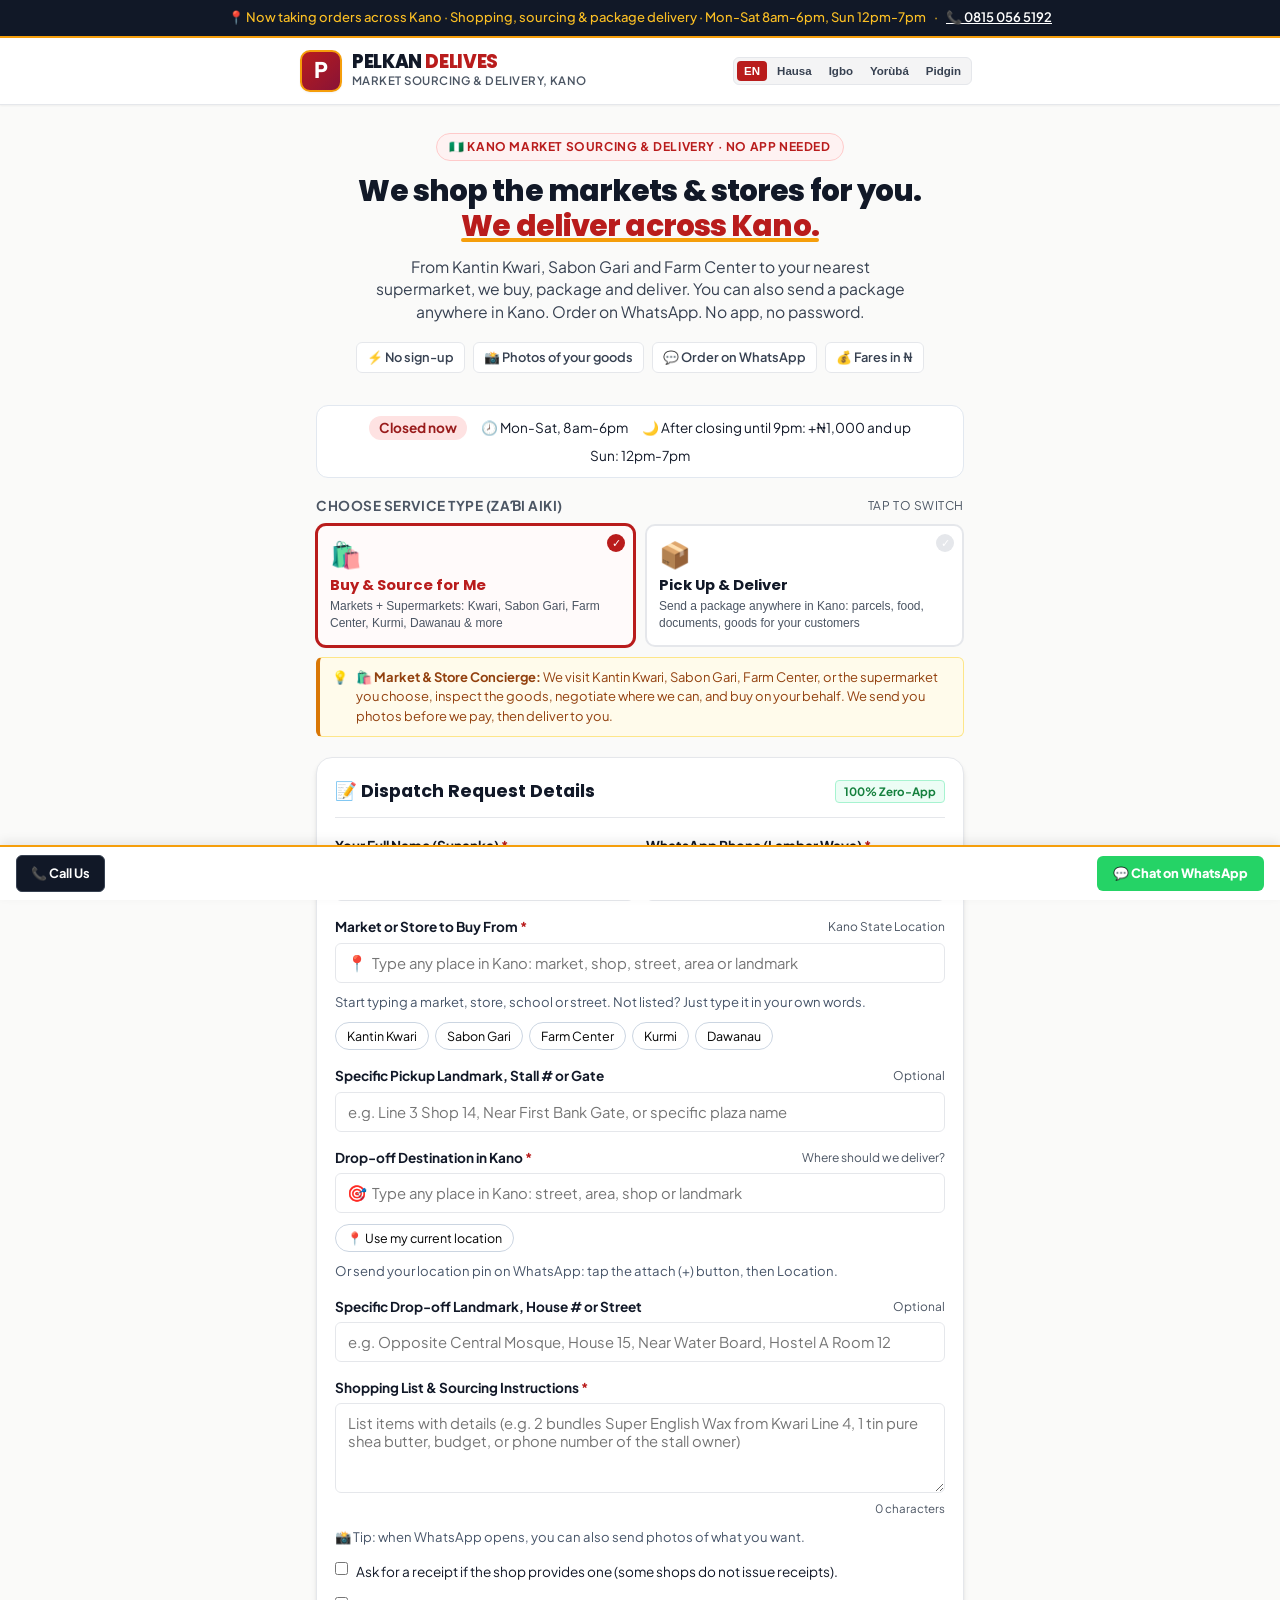
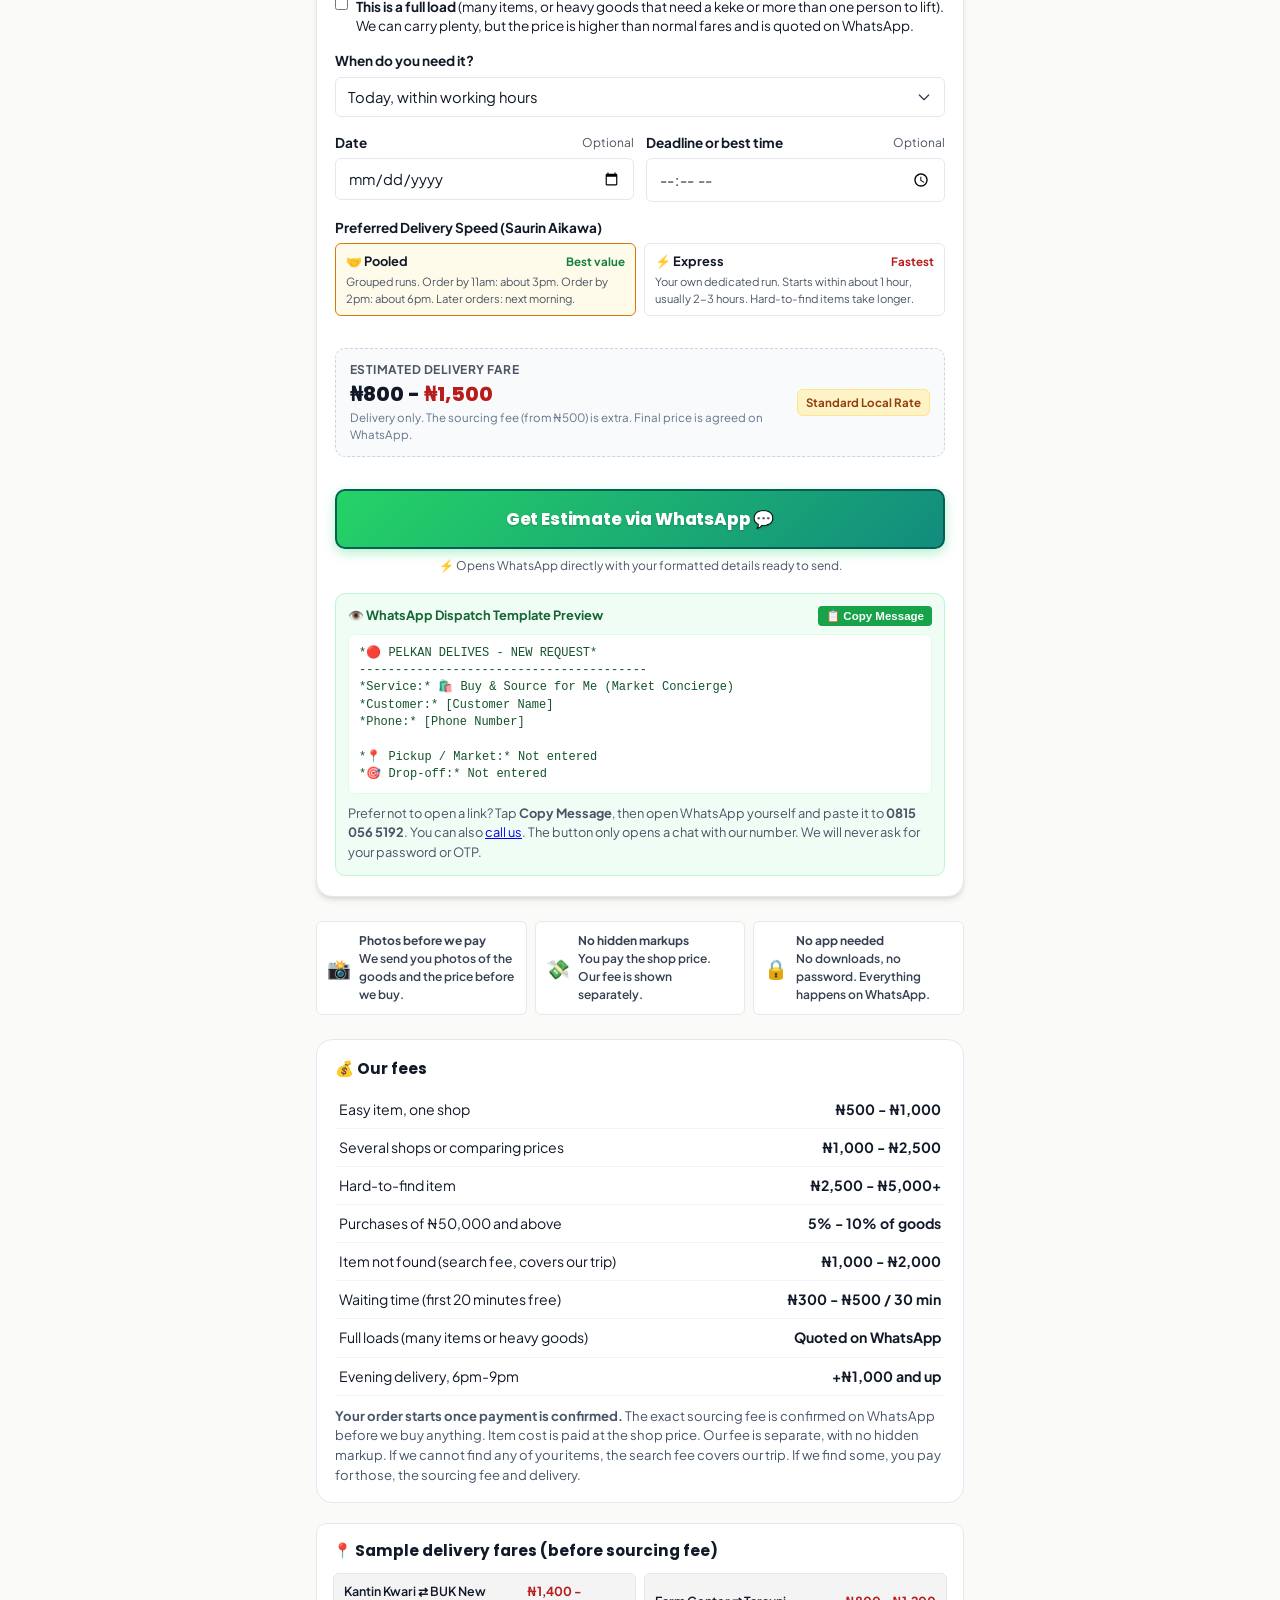
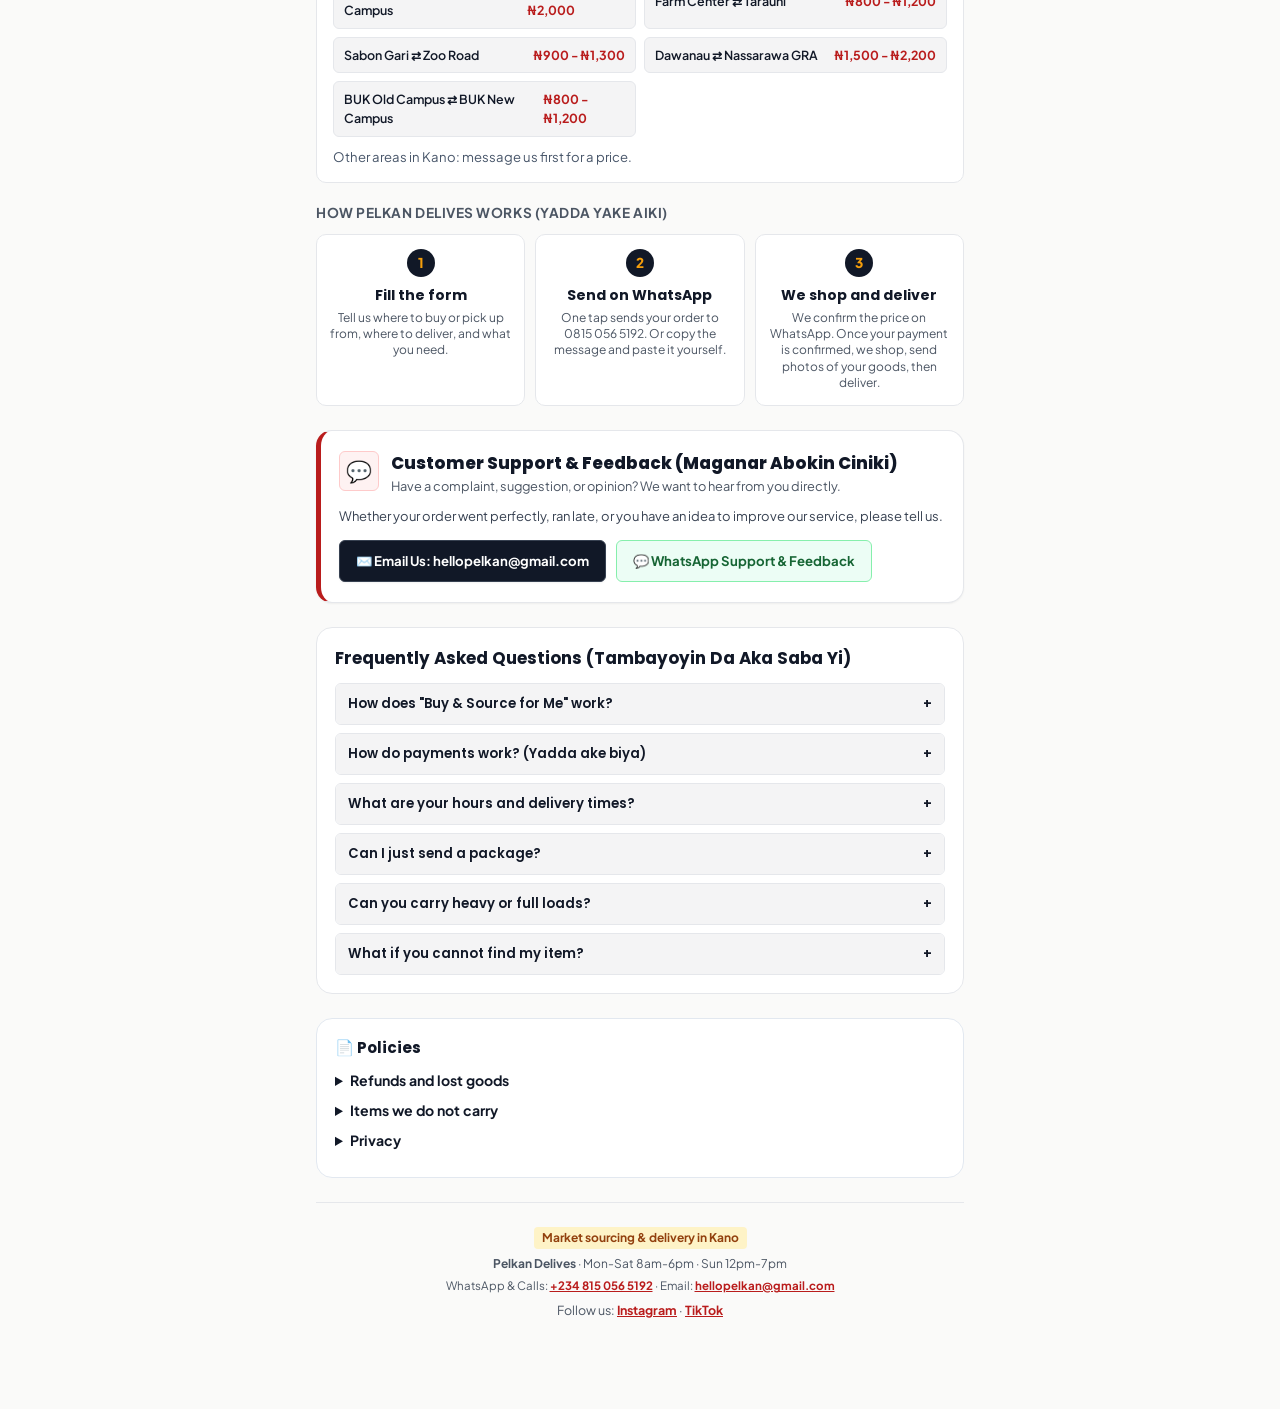
==== commit 5194662e: "Add files via upload" ====
--- a/index.html
+++ b/index.html
@@ -8,7 +8,13 @@
 <meta property="og:title" content="Pelkan Delives | Market Sourcing & Delivery in Kano" />
 <meta property="og:description" content="We shop the Kano markets for you and deliver. Order on WhatsApp, no app needed." />
 <meta property="og:type" content="website" />
+<meta property="og:site_name" content="Pelkan Delives" />
+<meta property="og:url" content="https://pelkan.com.ng/" />
+<meta property="og:image" content="https://pelkan.com.ng/og-image.png" />
+<meta property="og:image:width" content="1200" />
+<meta property="og:image:height" content="630" />
 <meta name="twitter:card" content="summary_large_image" />
+<meta name="twitter:image" content="https://pelkan.com.ng/og-image.png" />
 <meta name="theme-color" content="#b91c1c" />
     <link rel="canonical" href="https://pelkan.com.ng/" />
     <script type="application/ld+json">
@@ -43,10 +49,17 @@
       "opens": "12:00",
       "closes": "19:00"
     }
+  ],
+  "logo": "https://pelkan.com.ng/logo.png",
+  "image": "https://pelkan.com.ng/og-image.png",
+  "sameAs": [
+    "https://www.instagram.com/hellopelkan/",
+    "https://www.tiktok.com/@pelkanng"
   ]
 }
     </script>
-<link rel="icon" href="data:image/svg+xml,%3Csvg xmlns='http://www.w3.org/2000/svg' viewBox='0 0 100 100'%3E%3Ctext y='.9em' font-size='90'%3E🛵%3C/text%3E%3C/svg%3E" />
+<link rel="icon" type="image/png" href="./favicon.png" />
+<link rel="apple-touch-icon" href="./apple-touch-icon.png" />
 
 <link rel="preconnect" href="https://fonts.googleapis.com" />
 <link rel="preconnect" href="https://fonts.gstatic.com" crossorigin />
@@ -459,7 +472,7 @@
       <div class="support-body">
         <p data-i18n="support_desc">Whether your order went perfectly, ran late, or you have an idea to improve our service, please tell us.</p>
         <div class="support-actions">
-          <a href="mailto:pelkanhaus@gmail.com?subject=Pelkan%20Delives%20Customer%20Support%20%26%20Feedback" class="support-email-btn" id="btn-support-email"><span>✉️ Email Us: pelkanhaus@gmail.com</span></a>
+          <a href="mailto:hellopelkan@gmail.com?subject=Pelkan%20Delives%20Customer%20Support%20%26%20Feedback" class="support-email-btn" id="btn-support-email"><span>✉️ Email Us: hellopelkan@gmail.com</span></a>
           <a href="https://wa.me/2348150565192?text=Hello%20Pelkan%20Delives%20Support%2C%20I%20have%20a%20complaint%20%2F%20suggestion%20%2F%20opinion" class="support-wa-btn" id="btn-support-wa" target="_blank" rel="noopener noreferrer"><span>💬 WhatsApp Support &amp; Feedback</span></a>
         </div>
       </div>
@@ -517,7 +530,13 @@
       <p style="margin-top: 4px; font-size: 0.72rem;">
         WhatsApp &amp; Calls: <a href="https://wa.me/2348150565192" style="color: var(--primary-red); font-weight: 700;">+234 815 056 5192</a>
         <span aria-hidden="true"> · </span>
-        Email: <a href="mailto:pelkanhaus@gmail.com" style="color: var(--primary-red); font-weight: 700;">pelkanhaus@gmail.com</a>
+        Email: <a href="mailto:hellopelkan@gmail.com" style="color: var(--primary-red); font-weight: 700;">hellopelkan@gmail.com</a>
+      </p>
+          <p style="margin-top: 6px; font-size: 0.78rem;">
+        Follow us:
+        <a href="https://www.instagram.com/hellopelkan/" target="_blank" rel="noopener noreferrer" style="color: var(--primary-red); font-weight: 700;">Instagram</a>
+        <span aria-hidden="true"> · </span>
+        <a href="https://www.tiktok.com/@pelkanng" target="_blank" rel="noopener noreferrer" style="color: var(--primary-red); font-weight: 700;">TikTok</a>
       </p>
     </footer>
   </main>
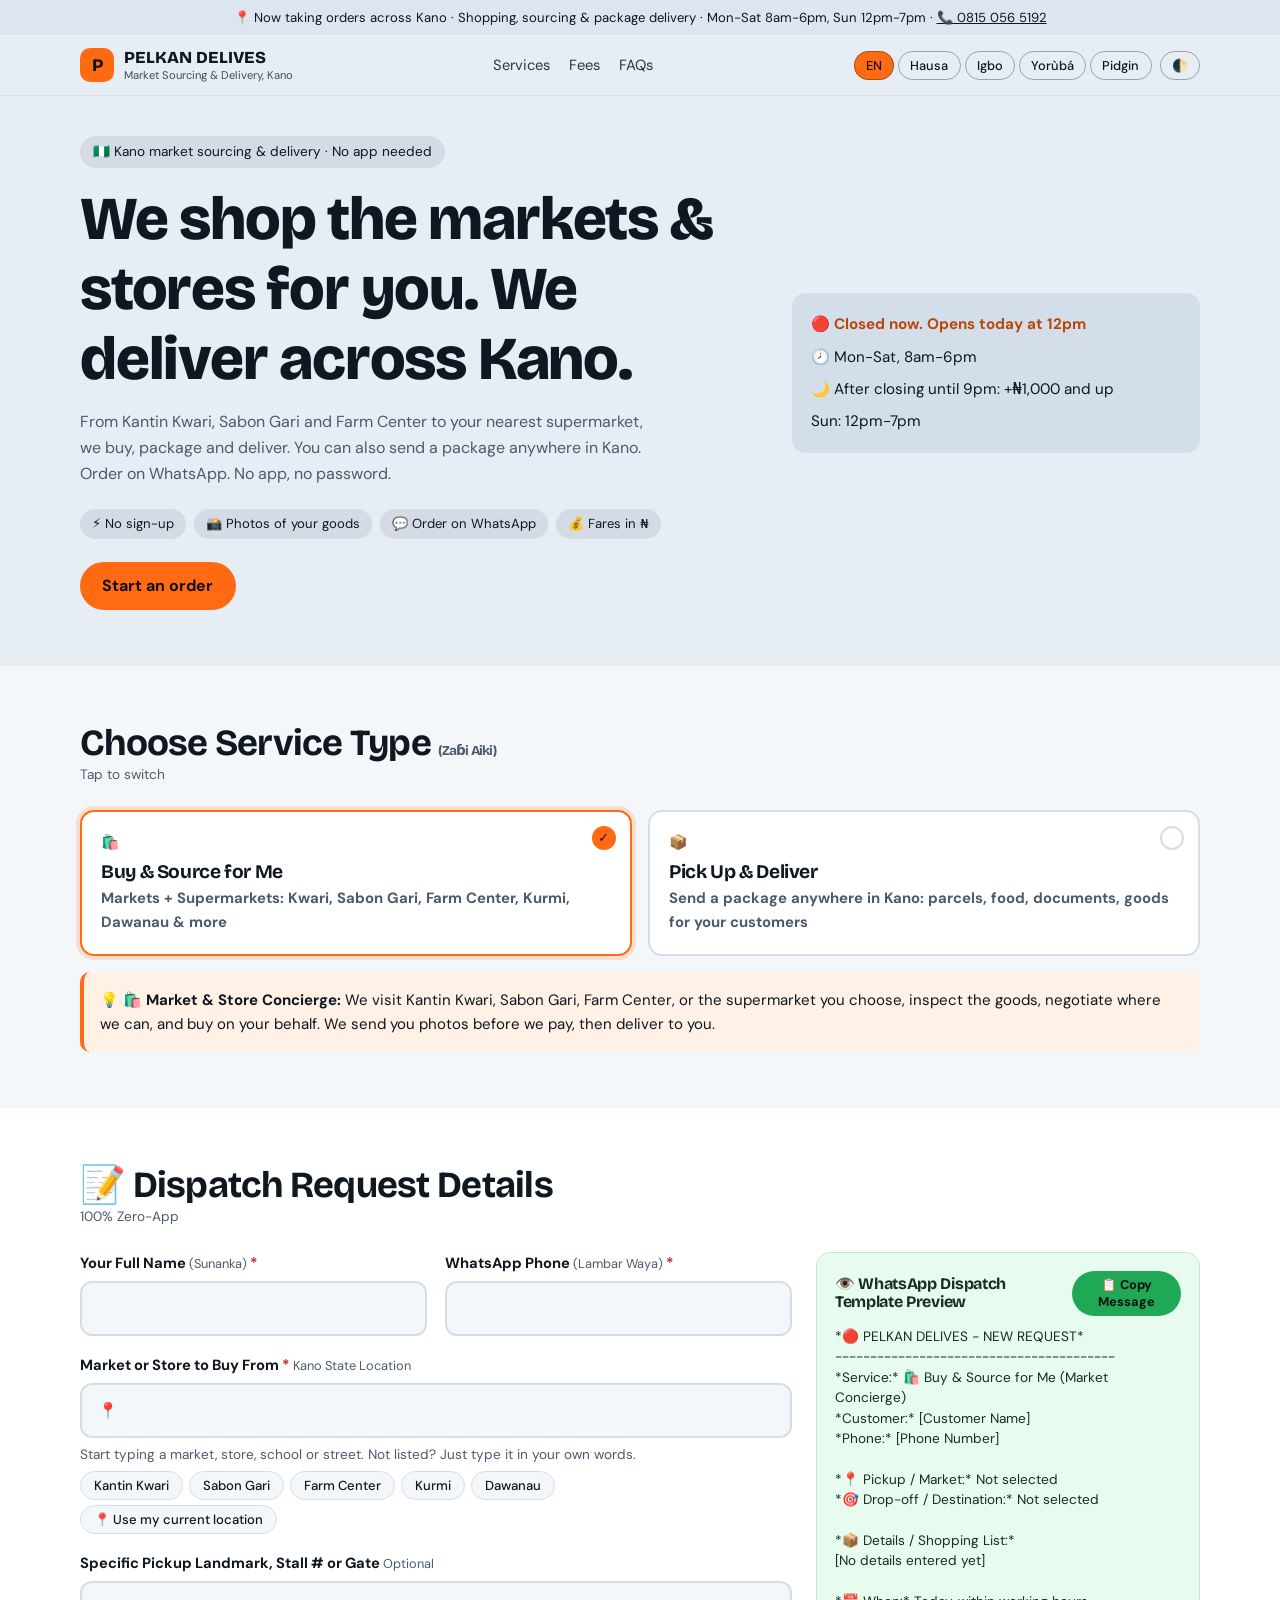
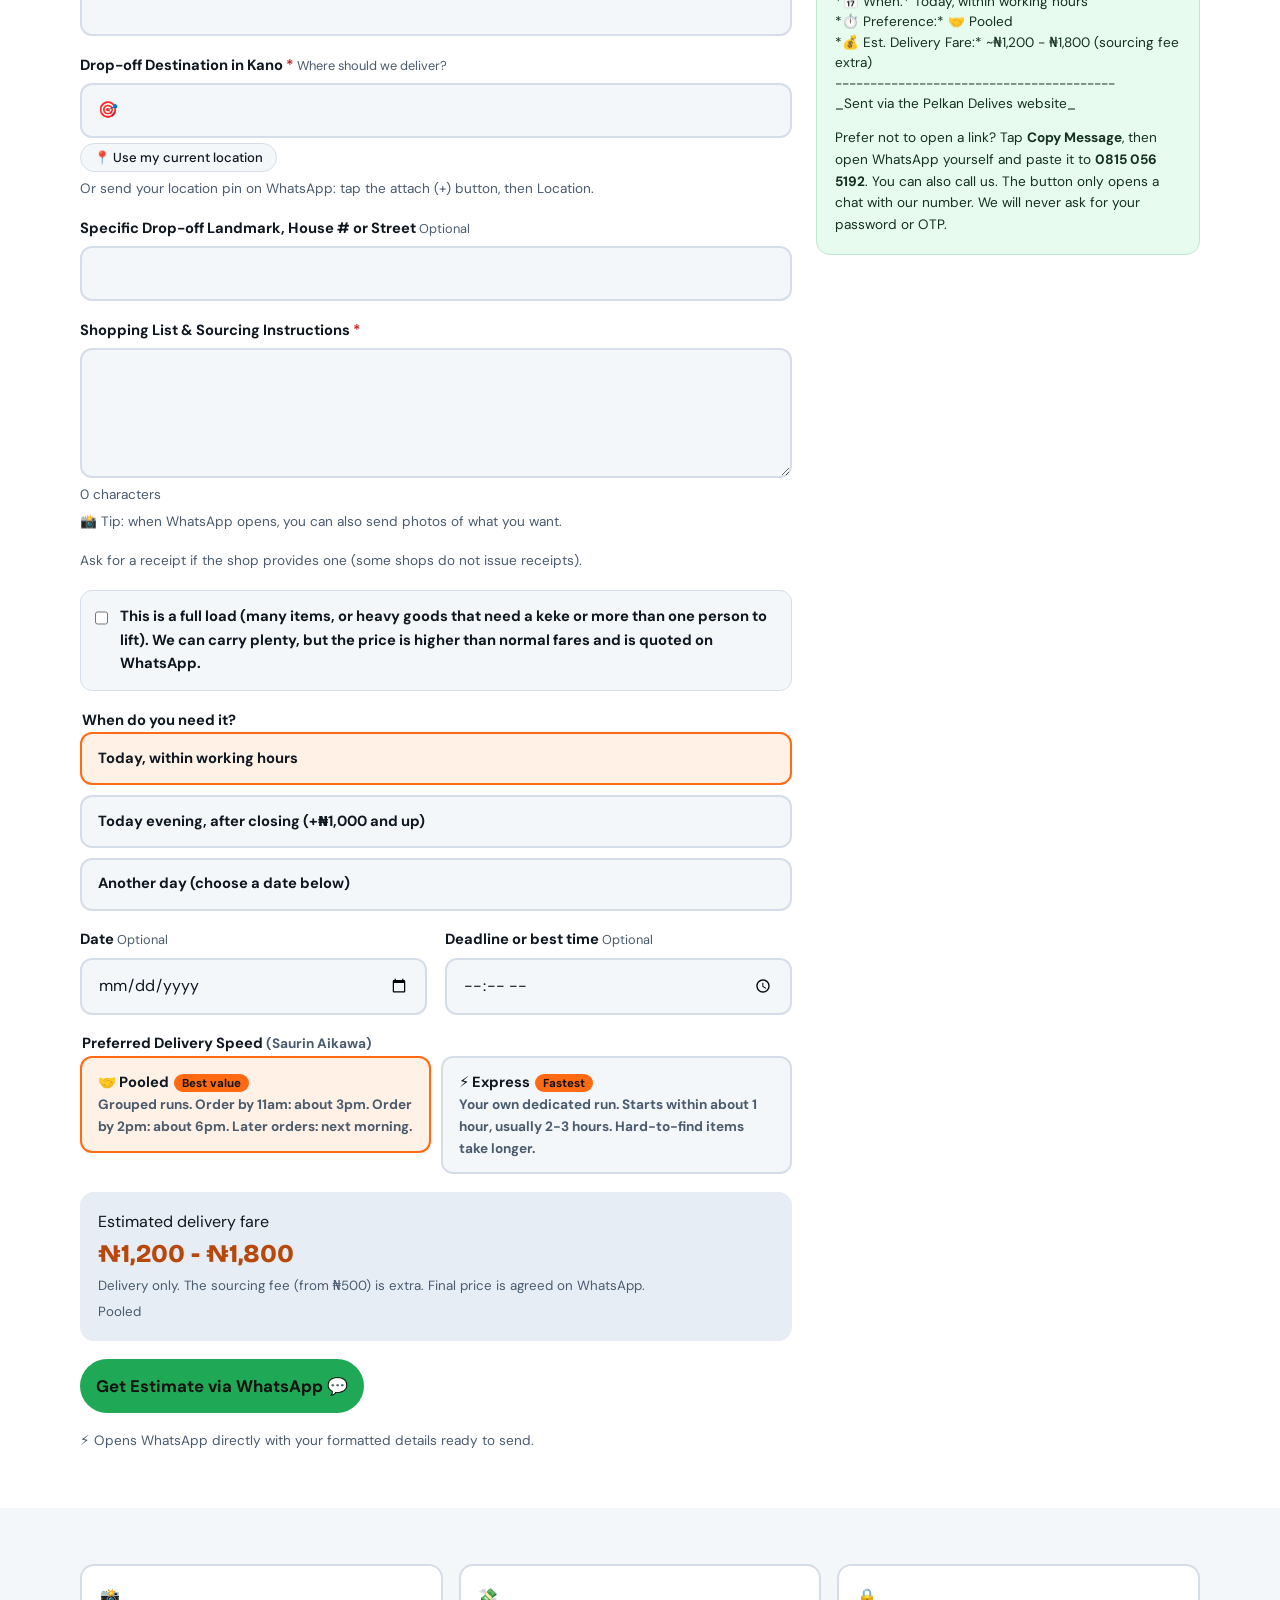
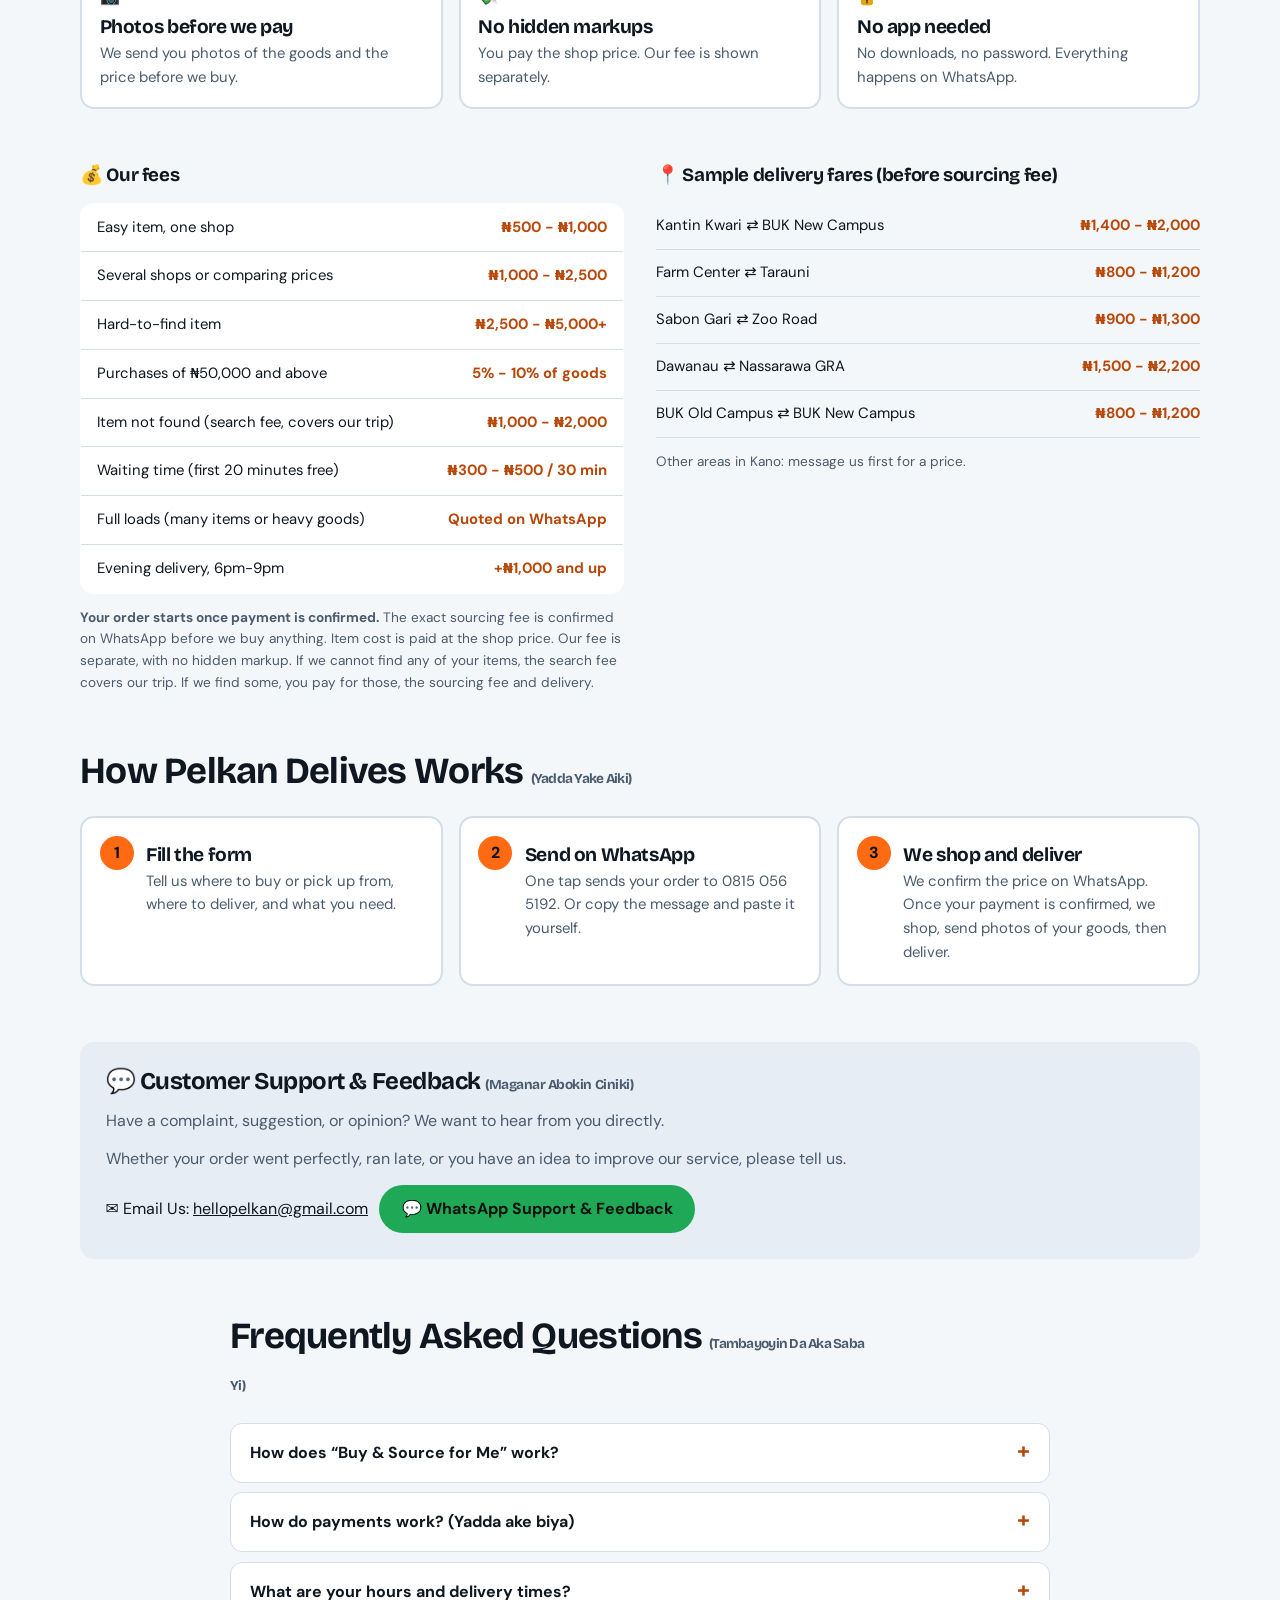
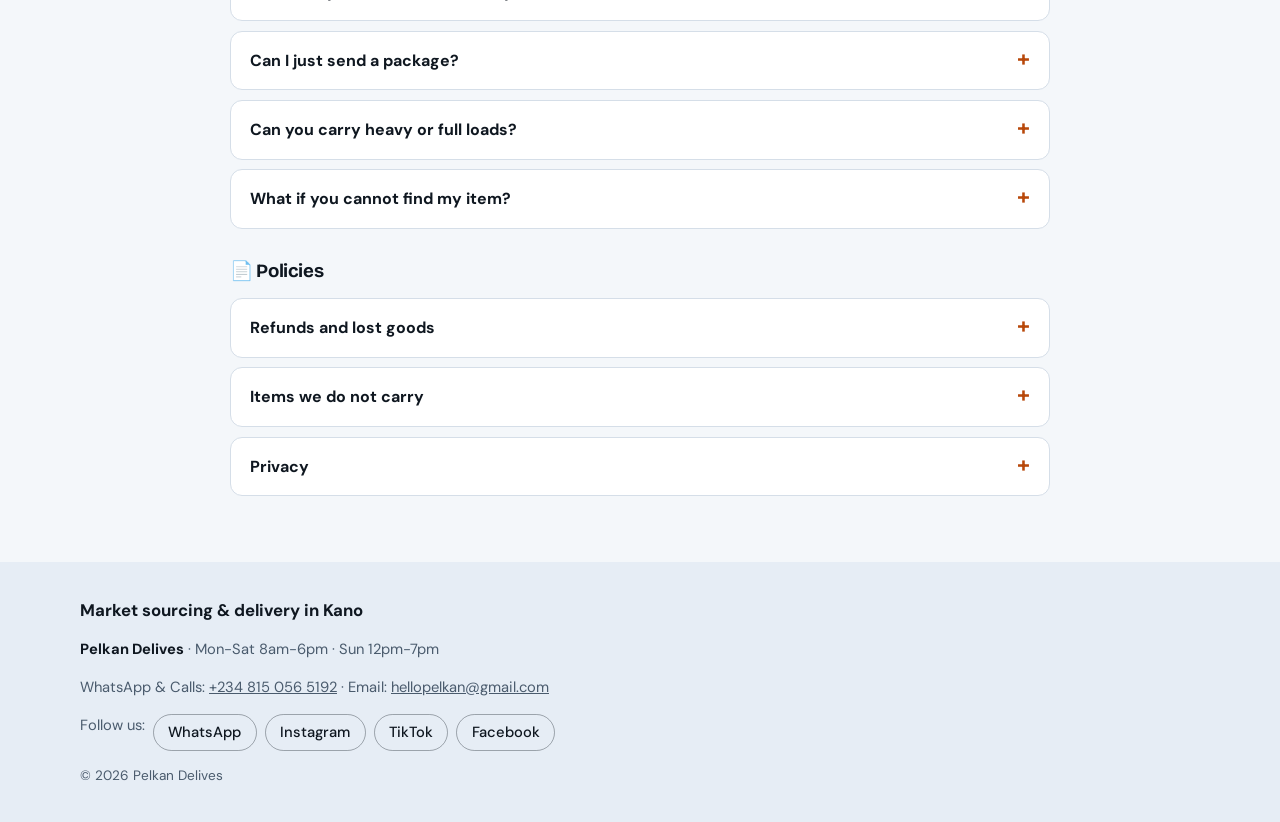
==== commit 8e1f9de9: "Ready for production on custom domain" ====
--- a/index.html
+++ b/index.html
@@ -1,577 +1,454 @@
-<!doctype html>
+<!DOCTYPE html>
 <html lang="en">
 <head>
-<meta charset="UTF-8" />
-<meta name="viewport" content="width=device-width, initial-scale=1.0, maximum-scale=5.0" />
+<meta charset="utf-8">
+<meta name="viewport" content="width=device-width, initial-scale=1, maximum-scale=5">
 <title>Pelkan Delives | Market Sourcing & Delivery in Kano</title>
-<meta name="description" content="We shop the markets and stores of Kano for you and deliver across Kano. Order on WhatsApp, no app needed. Mon-Sat 8am-6pm, Sun 12pm-7pm." />
-<meta property="og:title" content="Pelkan Delives | Market Sourcing & Delivery in Kano" />
-<meta property="og:description" content="We shop the Kano markets for you and deliver. Order on WhatsApp, no app needed." />
-<meta property="og:type" content="website" />
-<meta property="og:site_name" content="Pelkan Delives" />
-<meta property="og:url" content="https://pelkan.com.ng/" />
-<meta property="og:image" content="https://pelkan.com.ng/og-image.png" />
-<meta property="og:image:width" content="1200" />
-<meta property="og:image:height" content="630" />
-<meta name="twitter:card" content="summary_large_image" />
-<meta name="twitter:image" content="https://pelkan.com.ng/og-image.png" />
-<meta name="theme-color" content="#b91c1c" />
-    <link rel="canonical" href="https://pelkan.com.ng/" />
-    <script type="application/ld+json">
-{
-  "@context": "https://schema.org",
-  "@type": "LocalBusiness",
-  "name": "Pelkan Delives",
-  "url": "https://pelkan.com.ng/",
-  "telephone": "+2348150565192",
-  "description": "Market sourcing and delivery in Kano. We shop the markets and stores of Kano for you and deliver across Kano.",
-  "areaServed": {
-    "@type": "City",
-    "name": "Kano"
-  },
-  "openingHoursSpecification": [
-    {
-      "@type": "OpeningHoursSpecification",
-      "dayOfWeek": [
-        "Monday",
-        "Tuesday",
-        "Wednesday",
-        "Thursday",
-        "Friday",
-        "Saturday"
-      ],
-      "opens": "08:00",
-      "closes": "18:00"
-    },
-    {
-      "@type": "OpeningHoursSpecification",
-      "dayOfWeek": "Sunday",
-      "opens": "12:00",
-      "closes": "19:00"
-    }
-  ],
-  "logo": "https://pelkan.com.ng/logo.png",
-  "image": "https://pelkan.com.ng/og-image.png",
-  "sameAs": [
-    "https://www.instagram.com/hellopelkan/",
-    "https://www.tiktok.com/@pelkanng"
-  ]
-}
-    </script>
-<link rel="icon" type="image/png" href="./favicon.png" />
-<link rel="apple-touch-icon" href="./apple-touch-icon.png" />
-
-<link rel="preconnect" href="https://fonts.googleapis.com" />
-<link rel="preconnect" href="https://fonts.gstatic.com" crossorigin />
-<link href="https://fonts.googleapis.com/css2?family=Plus+Jakarta+Sans:wght@400;500;600;700;800&family=Poppins:wght@600;700;800;900&display=swap" rel="stylesheet" />
-
-<script type="text/javascript">
-  function googleTranslateElementInit() {
-    if (window.google && window.google.translate) {
-      new window.google.translate.TranslateElement({
-        pageLanguage: 'en', includedLanguages: 'en,ha,ig,yo',
-        layout: window.google.translate.TranslateElement.InlineLayout.SIMPLE, autoDisplay: false
-      }, 'google_translate_element');
-    }
-  }
-</script>
-<script type="text/javascript" src="//translate.google.com/translate_a/element.js?cb=googleTranslateElementInit" async defer></script>
-
-<link rel="stylesheet" href="./styles.css" />
+<meta name="description" content="We shop the markets and stores of Kano for you and deliver across Kano. Order on WhatsApp, no app needed. Mon-Sat 8am-6pm, Sun 12pm-7pm.">
+<meta property="og:title" content="Pelkan Delives | Market Sourcing & Delivery in Kano">
+<meta property="og:description" content="We shop the Kano markets for you and deliver. Order on WhatsApp, no app needed.">
+<meta property="og:image" content="https://pelkan.com.ng/og-image.png">
+<meta property="og:url" content="https://pelkan.com.ng/">
+<meta name="twitter:card" content="summary_large_image">
+<link rel="canonical" href="https://pelkan.com.ng/">
+<link href="https://fonts.googleapis.com/css2?family=Bricolage+Grotesque:opsz,wght@12..96,700;12..96,800&family=DM+Sans:wght@400;500;700&display=swap" rel="stylesheet">
 <style>
-  /* Additions for new sections. Safe to move into styles.css later. */
-  .hours-bar{display:flex;flex-wrap:wrap;gap:6px 14px;align-items:center;justify-content:center;background:#fff;border:1px solid #e2e8f0;border-radius:12px;padding:10px 14px;margin:0 0 18px;font-size:.85rem}
-  .open-badge{font-weight:700;padding:2px 10px;border-radius:99px;background:#e2e8f0}
-  .open-badge.on{background:#dcfce7;color:#166534}
-  .open-badge.after{background:#fef3c7;color:#92400e}
-  .open-badge.off{background:#fee2e2;color:#991b1b}
-  .mini-chips{display:flex;flex-wrap:wrap;gap:6px;margin-top:6px}
-  .mini-chips button{border:1px solid #cbd5e1;background:#fff;border-radius:99px;padding:5px 11px;font-size:.78rem;cursor:pointer;font-family:inherit}
-  .loc-status{font-size:.78rem;color:#475569;align-self:center}
-  .check-row{display:flex;gap:8px;align-items:flex-start;font-size:.85rem;line-height:1.4}
-  .fees-section,.policy-section{background:#fff;border:1px solid #e2e8f0;border-radius:16px;padding:18px;margin:20px 0}
-  .fee-table{width:100%;border-collapse:collapse;font-size:.88rem}
-  .fee-table td{padding:8px 4px;border-bottom:1px solid #f1f5f9;vertical-align:top}
-  .fee-table td:last-child{text-align:right;font-weight:700;white-space:nowrap;padding-left:10px}
-  .fee-note{font-size:.82rem;color:#475569;line-height:1.5;margin-top:10px}
-  .copy-note{font-size:.8rem;color:#475569;line-height:1.55;margin-top:10px}
-  .policy-section details{margin:8px 0;font-size:.88rem;line-height:1.55}
-  .policy-section summary{cursor:pointer;font-weight:700}
+/* LIGHT MODE: light backgrounds, near-black text */
+:root{--bg:#F4F7FA;--surf:#FFFFFF;--ink:#0F1720;--mut:#4A5B6D;--line:#D5DEE8;--navy:#E6EDF5;--navy2:#D3DEEA;--sig:#FF6A13;--sigd:#B8480A;--tint:#FFF1E6;--wa:#1FA855;--tk:#E7FBEF;--tkl:#BFE8CE;--tkt:#14301F;--err:#C62828;--r:14px}
+
+/* DARK MODE: the original dark colors */
+:root[data-theme=dark]{--bg:#08121F;--surf:#10213A;--ink:#EAF0F7;--mut:#9DB0C4;--line:#24395A;--navy:#0A1B30;--navy2:#142C4A;--sigd:#FF8A45;--tint:#2A1D14;--tk:#0F2A1D;--tkl:#1F5A3B;--tkt:#CFF2DD;--err:#FF8A80}
+*{box-sizing:border-box;margin:0}
+html{scroll-behavior:smooth;scroll-padding-top:110px}
+body{font:400 1rem/1.6 'DM Sans',system-ui,sans-serif;color:var(--ink);background:var(--bg);-webkit-font-smoothing:antialiased;transition:background .2s,color .2s}
+h1,h2,h3,h4{font-family:'Bricolage Grotesque',system-ui,sans-serif;line-height:1.15;letter-spacing:-.02em}
+a{color:inherit}
+:focus-visible{outline:3px solid var(--sig);outline-offset:3px}
+.wrap{width:min(1120px,100% - 2rem);margin-inline:auto}
+section{padding:3.5rem 0}
+.btn{display:inline-flex;align-items:center;justify-content:center;gap:.5rem;font:700 1rem 'DM Sans',sans-serif;padding:.85rem 1.4rem;border-radius:999px;border:0;background:var(--sig);color:#fff;text-decoration:none;cursor:pointer;transition:background .2s}
+.btn:hover{background:#E5560A}
+.btn.alt{background:transparent;color:var(--ink);box-shadow:inset 0 0 0 2px var(--line)}
+.btn.wa{background:var(--wa)}
+.small{font-size:.85rem;color:var(--mut)}
+/* top */
+.bar{background:#050E1A;color:#D5E0EC;font-size:.82rem;padding:.45rem 0;text-align:center}
+header{position:sticky;top:0;z-index:30;background:var(--navy);color:#fff}
+.nav{display:flex;align-items:center;justify-content:space-between;gap:.75rem;min-height:60px;flex-wrap:wrap;padding:.4rem 0}
+.logo{display:flex;align-items:center;gap:.6rem;text-decoration:none}
+.logo b{width:34px;height:34px;border-radius:10px;background:var(--sig);display:grid;place-items:center;font:800 1.1rem 'Bricolage Grotesque'}
+.logo span{font:800 1.05rem/1.1 'Bricolage Grotesque'}
+.logo small{display:block;font:400 .7rem 'DM Sans';opacity:.75}
+.tools{display:flex;align-items:center;gap:.5rem}
+.langs{display:flex;gap:.25rem;overflow-x:auto}
+.langs button,.theme{font:500 .8rem 'DM Sans';color:#fff;background:transparent;border:1px solid rgba(255,255,255,.3);border-radius:999px;padding:.3rem .7rem;cursor:pointer;white-space:nowrap}
+.langs button[aria-pressed=true]{background:var(--sig);border-color:var(--sig)}
+.links{display:none;gap:1.2rem}.links a{text-decoration:none;font-size:.92rem;opacity:.85}
+/* hero */
+.hero{background:var(--navy);color:#fff;padding:2.5rem 0 3.5rem}
+.hero .wrap{display:grid;gap:2rem}
+.flag{display:inline-block;font-size:.85rem;background:rgba(255,255,255,.1);padding:.3rem .8rem;border-radius:999px;margin-bottom:1rem}
+.hero h1{font-size:clamp(2.1rem,8vw,3.8rem);font-weight:800}
+.lead{margin:1rem 0 1.4rem;color:#C9D6E4;max-width:36rem}
+.chips{display:flex;flex-wrap:wrap;gap:.5rem;margin-bottom:1.4rem}
+.chips span{font-size:.82rem;background:rgba(255,255,255,.1);padding:.3rem .75rem;border-radius:999px}
+.hours{background:var(--navy2);border-radius:var(--r);padding:1.2rem;display:grid;gap:.5rem;font-size:.95rem}
+#status{font-weight:700}
+#status.open{color:#5EE29A}#status.closed{color:#FFB27F}
+/* cards */
+.head{max-width:40rem;margin-bottom:1.5rem}.head h2{font-size:clamp(1.6rem,5vw,2.3rem)}
+.tog{display:grid;gap:1rem}
+.t{position:relative}.t input{position:absolute;inset:0;opacity:0;cursor:pointer;z-index:1}
+.card{background:var(--surf);border:2px solid var(--line);border-radius:var(--r);padding:1.2rem;height:100%;position:relative;transition:border-color .2s,box-shadow .2s}
+.t input:checked+.card{border-color:var(--sig);box-shadow:0 0 0 4px rgba(255,106,19,.18)}
+.t input:focus-visible+.card{outline:3px solid var(--sig);outline-offset:3px}
+.card h3{font-size:1.2rem;margin:.4rem 0 .25rem}.card p{color:var(--mut);font-size:.93rem}
+.ck{position:absolute;top:.9rem;right:.9rem;width:24px;height:24px;border-radius:50%;border:2px solid var(--line);display:grid;place-items:center;font-size:.8rem;color:transparent}
+.t input:checked+.card .ck{background:var(--sig);border-color:var(--sig);color:#fff}
+.tip{margin-top:1rem;background:var(--tint);border-left:4px solid var(--sig);border-radius:10px;padding:1rem;font-size:.94rem}
+/* form */
+#order{background:var(--surf)}
+.og{display:grid;gap:1.5rem}
+form{display:grid;gap:1.1rem}
+.f{display:grid;gap:.35rem}.two{display:grid;gap:1.1rem}
+label,legend{font-weight:700;font-size:.92rem}
+label i{font-style:normal;font-weight:400;color:var(--mut);font-size:.8rem}
+.req{color:var(--err)}
+input[type=text],input[type=tel],input[type=date],input[type=time],textarea{width:100%;font:inherit;color:var(--ink);padding:.8rem 1rem;border:2px solid var(--line);border-radius:12px;background:var(--bg)}
+textarea{min-height:130px;resize:vertical}
+input:focus,textarea:focus{outline:none;border-color:var(--sig)}
+.msg{color:var(--err);font-size:.85rem;display:none}.f.err .msg{display:block}.f.err input,.f.err textarea{border-color:var(--err)}
+.pills{display:flex;flex-wrap:wrap;gap:.4rem}
+.pills button,.loc{font:500 .82rem 'DM Sans';background:var(--bg);color:var(--ink);border:1px solid var(--line);border-radius:999px;padding:.3rem .8rem;cursor:pointer}
+.pills button:hover,.loc:hover{border-color:var(--sig)}
+.loc{justify-self:start}
+fieldset{border:0;padding:0;display:grid;gap:.5rem}
+.opts{display:grid;gap:.6rem}
+.o{position:relative}.o input{position:absolute;inset:0;opacity:0;cursor:pointer}
+.o div{border:2px solid var(--line);border-radius:12px;padding:.8rem 1rem;background:var(--bg)}
+.o input:checked+div{border-color:var(--sig);background:var(--tint)}
+.o input:focus-visible+div{outline:3px solid var(--sig);outline-offset:3px}
+.o small{display:block;color:var(--mut);font-size:.85rem}
+.o em{font-style:normal;font-size:.72rem;background:var(--sig);color:#fff;border-radius:99px;padding:.1rem .5rem;margin-left:.3rem}
+.chk{display:flex;gap:.7rem;align-items:flex-start;background:var(--bg);border:1px solid var(--line);border-radius:12px;padding:.9rem;font-size:.92rem}
+.chk input{margin-top:.25rem;width:18px;height:18px;accent-color:var(--sig)}
+.est{background:var(--navy);color:#fff;border-radius:var(--r);padding:1.1rem}
+.est strong{display:block;font:800 1.6rem 'Bricolage Grotesque';color:#FFB27F;margin:.2rem 0}
+.est small{color:#B7C8DA}
+.sub{width:100%;font-size:1.05rem;padding:1rem}
+.pv{background:var(--tk);border:1px solid var(--tkl);border-radius:var(--r);padding:1.1rem;align-self:start}
+.pv h3{font-size:1rem;display:flex;justify-content:space-between;align-items:center;gap:.5rem;margin-bottom:.7rem;color:var(--tkt)}
+.pv pre{font:400 .85rem/1.5 'DM Sans';white-space:pre-wrap;word-break:break-word;color:var(--tkt)}
+.pv button{font:700 .8rem 'DM Sans';background:var(--wa);color:#fff;border:0;border-radius:99px;padding:.35rem .8rem;cursor:pointer}
+/* info */
+.trust{display:grid;gap:1rem}
+.trust .card{padding:1.1rem}
+table{width:100%;border-collapse:collapse;background:var(--surf);border-radius:var(--r);overflow:hidden;border:1px solid var(--line)}
+td{padding:.75rem 1rem;border-top:1px solid var(--line);font-size:.93rem;vertical-align:top}
+tr:first-child td{border-top:0}td:last-child{font-weight:700;color:var(--sigd);text-align:right;white-space:nowrap}
+.two-c{display:grid;gap:2rem}
+.fare{display:flex;justify-content:space-between;gap:1rem;padding:.7rem 0;border-bottom:1px solid var(--line);font-size:.93rem}
+.fare b{color:var(--sigd);white-space:nowrap}
+.steps{display:grid;gap:1rem;counter-reset:s}
+.steps .card{padding-left:4rem}
+.steps .card::before{counter-increment:s;content:counter(s);position:absolute;left:1.1rem;top:1.1rem;width:34px;height:34px;border-radius:50%;background:var(--sig);color:#fff;display:grid;place-items:center;font-weight:800}
+details{background:var(--surf);border:1px solid var(--line);border-radius:12px;padding:1rem 1.2rem;margin-bottom:.6rem}
+summary{font-weight:700;cursor:pointer;list-style:none;display:flex;justify-content:space-between;gap:1rem}
+summary::-webkit-details-marker{display:none}
+summary::after{content:"+";font-size:1.4rem;line-height:1;color:var(--sigd);transition:transform .2s}
+details[open] summary::after{transform:rotate(45deg)}
+details p{margin-top:.6rem;color:var(--mut)}
+.sup{background:var(--navy);color:#fff;border-radius:var(--r);padding:1.6rem;display:grid;gap:.8rem}
+.sup p{color:#C9D6E4}.sup .row{display:flex;flex-wrap:wrap;gap:.7rem;align-items:center}
+.sup a.mail{color:#fff}
+footer{background:var(--navy);color:#C9D6E4;padding:2.2rem 0 5rem;font-size:.92rem}
+footer .wrap{display:grid;gap:.9rem}
+.soc{display:flex;flex-wrap:wrap;gap:.5rem}
+.soc a{border:1px solid rgba(255,255,255,.3);border-radius:99px;padding:.35rem .9rem;text-decoration:none;color:#fff;font-weight:500}
+.soc a:hover{background:var(--sig);border-color:var(--sig)}
+.dock{position:fixed;left:0;right:0;bottom:0;z-index:25;display:flex;gap:.5rem;padding:.6rem 1rem;background:var(--navy);box-shadow:0 -4px 16px rgba(0,0,0,.25)}
+.dock .btn{flex:1;padding:.7rem}
+@media(min-width:760px){.links{display:flex}.hero .wrap{grid-template-columns:1.25fr .75fr;align-items:center}.tog,.two,.opts.c2{grid-template-columns:1fr 1fr}.trust{grid-template-columns:repeat(3,1fr)}.steps{grid-template-columns:repeat(3,1fr)}.og{grid-template-columns:1.3fr .7fr}.pv{position:sticky;top:130px}.two-c{grid-template-columns:1fr 1fr}.sub{width:auto;justify-self:start}.dock{display:none}footer{padding-bottom:2.2rem}}
+@media(prefers-reduced-motion:reduce){*{transition:none!important;scroll-behavior:auto!important}}
+/* ===== LIGHT MODE OVERRIDES (dark text on light panels) ===== */
+:root:not([data-theme=dark]) .bar{background:#DDE6F0;color:var(--ink)}
+:root:not([data-theme=dark]) header{border-bottom:1px solid var(--line)}
+:root:not([data-theme=dark]) header,
+:root:not([data-theme=dark]) .hero,
+:root:not([data-theme=dark]) .est,
+:root:not([data-theme=dark]) .sup,
+:root:not([data-theme=dark]) .dock{color:var(--ink)}
+:root:not([data-theme=dark]) footer{color:var(--mut)}
+:root:not([data-theme=dark]) footer b,
+:root:not([data-theme=dark]) .soc a,
+:root:not([data-theme=dark]) .sup a.mail{color:var(--ink)!important}
+:root:not([data-theme=dark]) footer .small,
+:root:not([data-theme=dark]) .sup .small{color:var(--mut)!important}
+:root:not([data-theme=dark]) .lead,
+:root:not([data-theme=dark]) .sup p,
+:root:not([data-theme=dark]) .est small{color:var(--mut)}
+:root:not([data-theme=dark]) .est strong{color:var(--sigd)}
+:root:not([data-theme=dark]) .flag,
+:root:not([data-theme=dark]) .chips span{background:rgba(15,23,32,.08)}
+:root:not([data-theme=dark]) .langs button,
+:root:not([data-theme=dark]) .theme,
+:root:not([data-theme=dark]) .soc a{color:var(--ink);border-color:rgba(15,23,32,.35)}
+:root:not([data-theme=dark]) .dock .btn.alt{color:var(--ink)!important;box-shadow:inset 0 0 0 2px rgba(15,23,32,.35)!important}
+:root:not([data-theme=dark]) #status.open{color:#0E7A3E}
+:root:not([data-theme=dark]) #status.closed{color:#B8480A}
+/* black text on orange and green buttons for readability */
+:root:not([data-theme=dark]) .btn,
+:root:not([data-theme=dark]) .pv button,
+:root:not([data-theme=dark]) .logo b,
+:root:not([data-theme=dark]) .langs button[aria-pressed=true],
+:root:not([data-theme=dark]) .steps .card::before,
+:root:not([data-theme=dark]) .o em,
+:root:not([data-theme=dark]) .t input:checked+.card .ck{color:#111}
+:root:not([data-theme=dark]) .btn.alt{color:var(--ink)}
 </style>
 </head>
 <body>
-  <div class="top-notice" id="top-notice-bar">
-    <span data-i18n="top_notice">📍 Now taking orders across Kano · Shopping, sourcing &amp; package delivery · Mon-Sat 8am-6pm, Sun 12pm-7pm</span>
-    <span aria-hidden="true">·</span>
-    <a href="tel:+2348150565192">📞 0815 056 5192</a>
+<div class="bar">📍 Now taking orders across Kano · Shopping, sourcing &amp; package delivery · Mon-Sat 8am-6pm, Sun 12pm-7pm · <a href="tel:+2348150565192">📞 0815 056 5192</a></div>
+<header>
+ <div class="wrap nav">
+  <a class="logo" href="#top"><b>P</b><span>PELKAN DELIVES<small>Market Sourcing &amp; Delivery, Kano</small></span></a>
+  <nav class="links" aria-label="Main"><a href="#services" data-t="n1">Services</a><a href="#fees" data-t="n2">Fees</a><a href="#faq" data-t="n3">FAQs</a></nav>
+  <div class="tools">
+   <div class="langs" role="group" aria-label="Language">
+    <button data-l="en" aria-pressed="true">EN</button><button data-l="ha" aria-pressed="false">Hausa</button><button data-l="ig" aria-pressed="false">Igbo</button><button data-l="yo" aria-pressed="false">Yorùbá</button><button data-l="pcm" aria-pressed="false">Pidgin</button>
+   </div>
+   <button class="theme" id="theme" aria-label="Switch light or dark mode">🌓</button>
   </div>
-
-  <header class="site-header">
-    <div class="container header-inner">
-      <a href="#" class="brand-wrapper" aria-label="Pelkan Delives Home">
-        <div class="brand-icon" aria-hidden="true">P</div>
-        <div class="brand-text">
-          <h1>PELKAN <span>DELIVES</span></h1>
-          <div class="brand-tagline" data-i18n="brand_tagline">Market Sourcing &amp; Delivery, Kano</div>
-        </div>
-      </a>
-      <div class="header-actions">
-        <div class="lang-selector-wrap">
-          <div class="lang-chips" role="group" aria-label="Language selection">
-            <button type="button" class="lang-chip-btn active" data-lang="en" title="English">EN</button>
-            <button type="button" class="lang-chip-btn" data-lang="ha" title="Harshen Hausa">Hausa</button>
-            <button type="button" class="lang-chip-btn" data-lang="ig" title="Asụsụ Igbo">Igbo</button>
-            <button type="button" class="lang-chip-btn" data-lang="yo" title="Èdè Yorùbá">Yorùbá</button>
-            <button type="button" class="lang-chip-btn" data-lang="pcm" title="Nigerian Pidgin (Naija)">Pidgin</button>
-          </div>
-        </div>
-        <div id="google_translate_element" aria-label="Google Translate Widget"></div>
-      </div>
-    </div>
-  </header>
-
-  <main class="container">
-    <section class="hero-section">
-      <div class="hero-pill" data-i18n="hero_pill"><span>🇳🇬 Kano market sourcing &amp; delivery · No app needed</span></div>
-      <h2 class="hero-title">
-        <span data-i18n="hero_title_1">We shop the markets &amp; stores for you.</span> <br />
-        <span class="highlight" data-i18n="hero_title_2">We deliver across Kano.</span>
-      </h2>
-      <p class="hero-subtitle" data-i18n="hero_sub">
-        From Kantin Kwari, Sabon Gari and Farm Center to your nearest supermarket, we buy, package and deliver. You can also send a package anywhere in Kano. Order on WhatsApp. No app, no password.
-      </p>
-      <div class="hero-badges">
-        <span class="hero-badge-item" data-i18n="badge_nosignup">⚡ No sign-up</span>
-        <span class="hero-badge-item" data-i18n="badge_riders">📸 Photos of your goods</span>
-        <span class="hero-badge-item" data-i18n="badge_whatsapp">💬 Order on WhatsApp</span>
-        <span class="hero-badge-item" data-i18n="badge_fares">💰 Fares in ₦</span>
-      </div>
-    </section>
-
-    <div class="hours-bar" aria-label="Working hours">
-      <span id="open-badge" class="open-badge">Checking hours…</span>
-      <span data-i18n="hours_hours">🕗 Mon-Sat, 8am-6pm</span>
-      <span data-i18n="hours_after">🌙 After closing until 9pm: +₦1,000 and up</span>
-      <span data-i18n="hours_sunday">Sun: 12pm-7pm</span>
-    </div>
-
-    <section class="service-toggle-section" aria-labelledby="service-heading">
-      <div class="section-label" id="service-heading">
-        <span data-i18n="service_choose_title">Choose Service Type (Zaɓi Aiki)</span>
-        <span class="form-label-hint" data-i18n="service_choose_hint">Tap to switch</span>
-      </div>
-      <div class="service-cards-grid" role="radiogroup" aria-label="Select delivery service">
-        <button type="button" class="service-card selected" id="card-service-source" role="radio" aria-checked="true" tabindex="0">
-          <div class="badge-selected">✓</div>
-          <div class="service-card-icon" aria-hidden="true">🛍️</div>
-          <div class="service-card-title" data-i18n="service_source_title">Buy &amp; Source for Me</div>
-          <div class="service-card-sub" data-i18n="service_source_sub">Markets + Supermarkets: Kwari, Sabon Gari, Farm Center, Kurmi, Dawanau &amp; more</div>
-        </button>
-        <button type="button" class="service-card" id="card-service-dispatch" role="radio" aria-checked="false" tabindex="0">
-          <div class="badge-selected">✓</div>
-          <div class="service-card-icon" aria-hidden="true">📦</div>
-          <div class="service-card-title" data-i18n="service_dispatch_title">Pick Up &amp; Deliver</div>
-          <div class="service-card-sub" data-i18n="service_dispatch_sub">Send a package anywhere in Kano: parcels, food, documents, goods for your customers</div>
-        </button>
-      </div>
-      <div class="service-hint-box" id="service-hint-box">
-        <span aria-hidden="true">💡</span>
-        <div id="service-hint-text">
-          <strong>🛍️ Market &amp; Store Concierge:</strong> We visit Kantin Kwari, Sabon Gari, Farm Center, or the supermarket you choose, inspect the goods, negotiate where we can, and buy on your behalf. We send you photos before we pay, then deliver to you.
-        </div>
-      </div>
-    </section>
-
-    <section class="form-card" aria-labelledby="order-form-title">
-      <div class="form-header">
-        <h3 class="form-header-title" id="order-form-title"><span data-i18n="form_header_title">📝 Dispatch Request Details</span></h3>
-        <span class="zero-app-tag">100% Zero-App</span>
-      </div>
-
-      <form id="delives-order-form" novalidate>
-        <div class="form-grid">
-          <div class="form-row-2">
-            <div class="form-group" id="group-name">
-              <label for="customer-name" class="form-label">
-                <span id="label-name-text"><span data-i18n="label_name">Your Full Name (Sunanka)</span> <span class="required-dot">*</span></span>
-              </label>
-              <div class="input-wrapper">
-                <span class="input-icon" aria-hidden="true">👤</span>
-                <input type="text" id="customer-name" name="name" class="form-control has-icon" placeholder="e.g. Ibrahim Sani / Fatima Bello" required autocomplete="name" />
-              </div>
-              <div class="field-error-msg">Please enter your name</div>
-            </div>
-            <div class="form-group" id="group-phone">
-              <label for="customer-phone" class="form-label">
-                <span id="label-phone-text"><span data-i18n="label_phone">WhatsApp Phone (Lambar Waya)</span> <span class="required-dot">*</span></span>
-              </label>
-              <div class="input-wrapper">
-                <span class="input-icon" aria-hidden="true">📞</span>
-                <input type="tel" id="customer-phone" name="phone" class="form-control has-icon" placeholder="e.g. 08012345678 or 070..." required autocomplete="tel" />
-              </div>
-              <div class="field-error-msg">Please enter a valid phone number</div>
-            </div>
-          </div>
-
-          <!-- Pickup: type any place. Suggestions come from the list below; Google Places can be attached to this same input later. -->
-          <div class="form-group" id="group-pickup">
-            <label for="pickup-location" class="form-label">
-              <span id="label-pickup">Market or Store to Buy From <span class="required-dot">*</span></span>
-              <span class="form-label-hint" data-i18n="label_pickup_hint">Kano State Location</span>
-            </label>
-            <div class="input-wrapper">
-              <span class="input-icon" aria-hidden="true">📍</span>
-              <input type="text" id="pickup-location" name="pickup" class="form-control has-icon" list="kano-places" placeholder="Type any place in Kano: market, shop, street, area or landmark" autocomplete="off" required />
-            </div>
-            <div class="fee-note" style="margin:4px 0 0">Start typing a market, store, school or street. Not listed? Just type it in your own words.</div>
-            <div class="mini-chips" id="market-chips" aria-label="Quick pick markets">
-              <button type="button" data-fill="Kantin Kwari Market">Kantin Kwari</button>
-              <button type="button" data-fill="Sabon Gari Market">Sabon Gari</button>
-              <button type="button" data-fill="Farm Center (GSM Market)">Farm Center</button>
-              <button type="button" data-fill="Kurmi Market">Kurmi</button>
-              <button type="button" data-fill="Dawanau Market">Dawanau</button>
-            </div>
-            <div class="mini-chips" id="pickup-loc-wrap" style="display:none">
-              <button type="button" data-loc="pickup-location">📍 Use my current location</button>
-              <span class="loc-status" id="status-pickup-location" aria-live="polite"></span>
-            </div>
-            <div class="field-error-msg">Please enter a pickup point</div>
-          </div>
-
-          <div class="form-group" id="pickup-landmark-wrap">
-            <label for="pickup-landmark" class="form-label">
-              <span data-i18n="pickup_landmark_label">Specific Pickup Landmark, Stall # or Gate</span>
-              <span class="form-label-hint">Optional</span>
-            </label>
-            <input type="text" id="pickup-landmark" name="pickupLandmark" class="form-control" placeholder="e.g. Line 3 Shop 14, Near First Bank Gate, or specific plaza name" />
-          </div>
-
-          <div class="form-group" id="group-dropoff">
-            <label for="dropoff-location" class="form-label">
-              <span id="label-dropoff"><span data-i18n="label_dropoff">Drop-off Destination in Kano</span> <span class="required-dot">*</span></span>
-              <span class="form-label-hint" data-i18n="label_dropoff_hint">Where should we deliver?</span>
-            </label>
-            <div class="input-wrapper">
-              <span class="input-icon" aria-hidden="true">🎯</span>
-              <input type="text" id="dropoff-location" name="dropoff" class="form-control has-icon" list="kano-places" placeholder="Type any place in Kano: street, area, shop or landmark" autocomplete="off" required />
-            </div>
-            <div class="mini-chips">
-              <button type="button" data-loc="dropoff-location">📍 Use my current location</button>
-              <span class="loc-status" id="status-dropoff-location" aria-live="polite"></span>
-            </div>
-            <div class="fee-note" style="margin-top:4px">Or send your location pin on WhatsApp: tap the attach (+) button, then Location.</div>
-            <div class="field-error-msg">Please enter a drop-off location</div>
-          </div>
-
-          <div class="form-group" id="dropoff-landmark-wrap">
-            <label for="dropoff-landmark" class="form-label">
-              <span data-i18n="dropoff_landmark_label">Specific Drop-off Landmark, House # or Street</span>
-              <span class="form-label-hint">Optional</span>
-            </label>
-            <input type="text" id="dropoff-landmark" name="dropoffLandmark" class="form-control" placeholder="e.g. Opposite Central Mosque, House 15, Near Water Board, Hostel A Room 12" />
-          </div>
-
-          <div class="form-group" id="group-details">
-            <label for="parcel-details" class="form-label">
-              <span id="label-details">Shopping List &amp; Sourcing Instructions <span class="required-dot">*</span></span>
-            </label>
-            <textarea id="parcel-details" name="details" class="form-control" placeholder="List items with details (e.g. 2 bundles Super English Wax from Kwari Line 4, 1 tin pure shea butter, budget, or phone number of the stall owner)" required></textarea>
-            <div class="input-counter" id="details-counter">0 characters</div>
-            <div class="fee-note" style="margin-top:4px">📸 Tip: when WhatsApp opens, you can also send photos of what you want.</div>
-            <div class="field-error-msg">Please enter your item list or package details</div>
-          </div>
-
-          <!-- New options (sent in the WhatsApp message by script.js) -->
-          <div class="form-group">
-            <label class="check-row" for="want-receipt">
-              <input type="checkbox" id="want-receipt" />
-              <span>Ask for a receipt if the shop provides one (some shops do not issue receipts).</span>
-            </label>
-          </div>
-          <div class="form-group">
-            <label class="check-row" for="full-load">
-              <input type="checkbox" id="full-load" />
-              <span><strong>This is a full load</strong> (many items, or heavy goods that need a keke or more than one person to lift). We can carry plenty, but the price is higher than normal fares and is quoted on WhatsApp.</span>
-            </label>
-          </div>
-          <div class="form-group">
-            <label for="when-needed" class="form-label">When do you need it?</label>
-            <select id="when-needed" class="form-control">
-              <option value="">Today, within working hours</option>
-              <option value="Today evening, after closing time until 9pm (+₦1,000 and up)">Today evening, after closing (+₦1,000 and up)</option>
-              <option value="Another day (see date below)">Another day (choose a date below)</option>
-            </select>
-          </div>
-          <div class="form-row-2">
-            <div class="form-group">
-              <label for="needed-date" class="form-label">Date <span class="form-label-hint">Optional</span></label>
-              <input type="date" id="needed-date" class="form-control" />
-            </div>
-            <div class="form-group">
-              <label for="needed-time" class="form-label">Deadline or best time <span class="form-label-hint">Optional</span></label>
-              <input type="time" id="needed-time" class="form-control" />
-            </div>
-          </div>
-
-          <div class="form-group">
-            <label class="form-label"><span data-i18n="label_timing">Preferred Delivery Speed (Saurin Aikawa)</span></label>
-            <div class="delivery-options-grid">
-              <div class="timing-card active" data-timing="pooled">
-                <div class="timing-title">
-                  <span data-i18n="timing_pooled_title">🤝 Pooled</span>
-                  <span style="color: var(--success-green); font-size: 0.72rem;" data-i18n="timing_pooled_badge">Best value</span>
-                </div>
-                <div class="timing-sub" data-i18n="timing_pooled_sub">Grouped runs. Order by 11am: about 3pm. Order by 2pm: about 6pm. Later orders: next morning.</div>
-              </div>
-              <div class="timing-card" data-timing="express">
-                <div class="timing-title">
-                  <span data-i18n="timing_express_title">⚡ Express</span>
-                  <span style="color: var(--primary-red); font-size: 0.72rem;" data-i18n="timing_express_badge">Fastest</span>
-                </div>
-                <div class="timing-sub" data-i18n="timing_express_sub">Your own dedicated run. Starts within about 1 hour, usually 2-3 hours. Hard-to-find items take longer.</div>
-              </div>
-            </div>
-          </div>
-
-          <div class="rate-preview-box">
-            <div class="rate-preview-info">
-              <span class="rate-label" data-i18n="rate_label">Estimated delivery fare</span>
-              <div class="rate-amount" id="est-rate-amount">₦1,200 - <span>₦1,800</span></div>
-              <span class="rate-subtext">Delivery only. The sourcing fee (from ₦500) is extra. Final price is agreed on WhatsApp.</span>
-            </div>
-            <div class="rate-tag" id="est-rate-tag">Pooled</div>
-          </div>
-
-          <div class="submit-wrap">
-            <button type="submit" class="submit-btn-whatsapp" id="btn-submit-whatsapp">
-              <span data-i18n="btn_submit_text">Get Estimate via WhatsApp 💬</span>
-            </button>
-            <div class="submit-subtext">
-              <span data-i18n="submit_subtext">⚡ Opens WhatsApp directly with your formatted details ready to send.</span>
-            </div>
-          </div>
-        </div>
-      </form>
-
-      <datalist id="kano-places">
-        <option value="Kantin Kwari Market"></option><option value="Sabon Gari Market"></option>
-        <option value="Farm Center (GSM Market)"></option><option value="Kurmi Market"></option>
-        <option value="Dawanau Market"></option><option value="Kofar Wambai Market"></option>
-        <option value="Yankaba Market"></option><option value="Singer Market"></option>
-        <option value="Sharada Market"></option><option value="Bayero University (BUK New Campus)"></option>
-        <option value="Bayero University (BUK Old Campus)"></option><option value="Zoo Road"></option>
-        <option value="State Road"></option><option value="Zaria Road"></option>
-        <option value="Hadejia Road"></option><option value="Gwarzo Road"></option>
-        <option value="Tarauni"></option><option value="Nassarawa GRA"></option>
-        <option value="Fagge"></option><option value="Gwale"></option>
-        <option value="Dala"></option><option value="Kumbotso"></option>
-        <option value="Ungogo"></option><option value="Kano Municipal"></option>
-      <option value="Bompai"></option><option value="Sharada"></option><option value="Hotoro"></option><option value="Gwagwarwa"></option><option value="Dorayi"></option><option value="Kofar Mata"></option><option value="Rijiyar Zaki"></option><option value="Gyadi-Gyadi"></option><option value="Gandun Albasa"></option><option value="Sabuwar Gandu"></option><option value="Court Road"></option><option value="Panshekara"></option><option value="Kwanar Dawaki"></option><option value="Dakata"></option><option value="Dan Agundi"></option><option value="Kabuga"></option><option value="Mariri"></option><option value="Jakara"></option><option value="Naibawa"></option><option value="Kurna"></option><option value="Unguwa Uku"></option><option value="Tukuntawa"></option><option value="Tudun Wada"></option><option value="Brigade"></option>
-      <option value="Yusuf Maitama Sule University"></option><option value="Kano State Polytechnic"></option><option value="Aliko Dangote University of Science and Technology, Wudil"></option><option value="Nigeria Police Academy, Wudil"></option><option value="Maryam Abacha American University (MAAUN)"></option><option value="Skyline University"></option><option value="Baba Ahmed University"></option><option value="Federal College of Education, Kano"></option><option value="Federal College of Education (Technical), Bichi"></option><option value="Sa&#39;adatu Rimi University of Education"></option><option value="Aminu Kano College of Islamic and Legal Studies"></option><option value="Audu Bako College of Agriculture, Dambatta"></option><option value="Kano State School of Hygiene"></option><option value="Kano State School of Health Technology"></option><option value="Ado Bayero Mall"></option><option value="Country Mall (Farm Center)"></option><option value="Galaxy Mall, Sabon Gari"></option><option value="Farah Mall, Fagge"></option><option value="Hajarat Shopping Mall"></option><option value="Aminu Kano Teaching Hospital (AKTH)"></option><option value="Murtala Muhammad Specialist Hospital"></option><option value="Mallam Aminu Kano International Airport"></option><option value="Kano Trade Fair Complex"></option>
-      </datalist>
-
-      <div class="preview-collapsible">
-        <div class="preview-collapsible-header">
-          <span data-i18n="preview_header_title">👁️ WhatsApp Dispatch Template Preview</span>
-          <button type="button" class="preview-copy-btn" id="copy-preview-btn" data-i18n="btn_copy">📋 Copy Message</button>
-        </div>
-        <pre class="preview-code-box" id="whatsapp-preview-text">*🔴 PELKAN DELIVES - NEW REQUEST*
-----------------------------------------
-*Service:* 🛍️ Buy & Source for Me (Market Concierge)
-*Customer:* [Customer Name]
-*Phone:* [Phone Number]
-
-*📍 Pickup / Market:* Not selected
-*🎯 Drop-off / Destination:* Not selected
-
-*📦 Details / Shopping List:*
-[No details entered yet]
-
-*⏱️ Preference:* 🤝 Pooled
-*💰 Est. Delivery Fare:* ~₦1,200 - ₦1,800 (sourcing fee extra)
-----------------------------------------
-_Sent via the Pelkan Delives website_</pre>
-        <p class="copy-note">
-          Prefer not to open a link? Tap <strong>Copy Message</strong>, then open WhatsApp yourself and paste it to <strong>0815 056 5192</strong>. You can also <a href="tel:+2348150565192">call us</a>.
-          The button only opens a chat with our number. We will never ask for your password or OTP.
-        </p>
-      </div>
-    </section>
-
-    <section class="trust-strip" aria-label="Key features">
-      <div class="trust-item">
-        <div class="trust-item-icon" aria-hidden="true">📸</div>
-        <div><strong data-i18n="trust_1_title">Photos before we pay</strong><br /><span data-i18n="trust_1_sub">We send you photos of the goods and the price before we buy.</span></div>
-      </div>
-      <div class="trust-item">
-        <div class="trust-item-icon" aria-hidden="true">💸</div>
-        <div><strong data-i18n="trust_2_title">No hidden markups</strong><br /><span data-i18n="trust_2_sub">You pay the shop price. Our fee is shown separately.</span></div>
-      </div>
-      <div class="trust-item">
-        <div class="trust-item-icon" aria-hidden="true">🔒</div>
-        <div><strong data-i18n="trust_3_title">No app needed</strong><br /><span data-i18n="trust_3_sub">No downloads, no password. Everything happens on WhatsApp.</span></div>
-      </div>
-    </section>
-
-    <section class="fees-section" aria-labelledby="fees-heading">
-      <h4 class="routes-title" id="fees-heading">💰 Our fees</h4>
-      <table class="fee-table">
-        <tr><td>Easy item, one shop</td><td>₦500 - ₦1,000</td></tr>
-        <tr><td>Several shops or comparing prices</td><td>₦1,000 - ₦2,500</td></tr>
-        <tr><td>Hard-to-find item</td><td>₦2,500 - ₦5,000+</td></tr>
-        <tr><td>Purchases of ₦50,000 and above</td><td>5% - 10% of goods</td></tr>
-        <tr><td>Item not found (search fee, covers our trip)</td><td>₦1,000 - ₦2,000</td></tr>
-        <tr><td>Waiting time (first 20 minutes free)</td><td>₦300 - ₦500 / 30 min</td></tr>
-        <tr><td>Full loads (many items or heavy goods)</td><td>Quoted on WhatsApp</td></tr>
-        <tr><td>Evening delivery, 6pm-9pm</td><td>+₦1,000 and up</td></tr>
-      </table>
-      <p class="fee-note"><strong>Your order starts once payment is confirmed.</strong> The exact sourcing fee is confirmed on WhatsApp before we buy anything. Item cost is paid at the shop price. Our fee is separate, with no hidden markup. If we cannot find any of your items, the search fee covers our trip. If we find some, you pay for those, the sourcing fee and delivery.</p>
-    </section>
-
-    <section class="routes-section" aria-labelledby="routes-heading">
-      <h4 class="routes-title" id="routes-heading" data-i18n="routes_title">📍 Sample delivery fares (before sourcing fee)</h4>
-      <div class="routes-grid">
-        <div class="route-card-item"><span class="route-name">Kantin Kwari ⇄ BUK New Campus</span><span class="route-price">₦1,400 - ₦2,000</span></div>
-        <div class="route-card-item"><span class="route-name">Farm Center ⇄ Tarauni</span><span class="route-price">₦800 - ₦1,200</span></div>
-        <div class="route-card-item"><span class="route-name">Sabon Gari ⇄ Zoo Road</span><span class="route-price">₦900 - ₦1,300</span></div>
-        <div class="route-card-item"><span class="route-name">Dawanau ⇄ Nassarawa GRA</span><span class="route-price">₦1,500 - ₦2,200</span></div>
-        <div class="route-card-item"><span class="route-name">BUK Old Campus ⇄ BUK New Campus</span><span class="route-price">₦800 - ₦1,200</span></div>
-      </div>
-      <p class="fee-note">Other areas in Kano: message us first for a price.</p>
-    </section>
-
-    <section class="how-it-works-section" aria-labelledby="how-heading">
-      <div class="section-label" id="how-heading" data-i18n="how_heading">How Pelkan Delives Works (Yadda Yake Aiki)</div>
-      <div class="steps-grid">
-        <div class="step-card">
-          <div class="step-num">1</div>
-          <h4 data-i18n="step_1_title">Fill the form</h4>
-          <p data-i18n="step_1_desc">Tell us where to buy or pick up from, where to deliver, and what you need.</p>
-        </div>
-        <div class="step-card">
-          <div class="step-num">2</div>
-          <h4 data-i18n="step_2_title">Send on WhatsApp</h4>
-          <p data-i18n="step_2_desc">One tap sends your order to 0815 056 5192. Or copy the message and paste it yourself.</p>
-        </div>
-        <div class="step-card">
-          <div class="step-num">3</div>
-          <h4 data-i18n="step_3_title">We shop and deliver</h4>
-          <p data-i18n="step_3_desc">We confirm the price on WhatsApp. Once your payment is confirmed, we shop, send photos of your goods, then deliver.</p>
-        </div>
-      </div>
-    </section>
-
-    <section class="support-feedback-section" aria-labelledby="support-heading">
-      <div class="support-header">
-        <div class="support-icon" aria-hidden="true">💬</div>
-        <div>
-          <h3 class="support-title" id="support-heading" data-i18n="support_title">Customer Support &amp; Feedback (Maganar Abokin Ciniki)</h3>
-          <p class="support-sub" data-i18n="support_sub">Have a complaint, suggestion, or opinion? We want to hear from you directly.</p>
-        </div>
-      </div>
-      <div class="support-body">
-        <p data-i18n="support_desc">Whether your order went perfectly, ran late, or you have an idea to improve our service, please tell us.</p>
-        <div class="support-actions">
-          <a href="mailto:hellopelkan@gmail.com?subject=Pelkan%20Delives%20Customer%20Support%20%26%20Feedback" class="support-email-btn" id="btn-support-email"><span>✉️ Email Us: hellopelkan@gmail.com</span></a>
-          <a href="https://wa.me/2348150565192?text=Hello%20Pelkan%20Delives%20Support%2C%20I%20have%20a%20complaint%20%2F%20suggestion%20%2F%20opinion" class="support-wa-btn" id="btn-support-wa" target="_blank" rel="noopener noreferrer"><span>💬 WhatsApp Support &amp; Feedback</span></a>
-        </div>
-      </div>
-    </section>
-
-    <section class="faq-section" aria-labelledby="faq-heading">
-      <h4 class="faq-title" id="faq-heading" data-i18n="faq_heading">Frequently Asked Questions (Tambayoyin Da Aka Saba Yi)</h4>
-      <div class="faq-list">
-        <div class="faq-item">
-          <button type="button" class="faq-question"><span>How does "Buy &amp; Source for Me" work?</span><span aria-hidden="true">+</span></button>
-          <div class="faq-answer">Tell us what you need and where to find it: a market, a store, or anywhere in Kano. You can send photos of what you want on WhatsApp. Once your payment is confirmed, we find it, send you photos and the price, buy when you approve, and deliver. Some shops give receipts and some do not. If there is none, we send a photo of the goods and the shop, plus the amount paid.</div>
-        </div>
-        <div class="faq-item">
-          <button type="button" class="faq-question"><span>How do payments work? (Yadda ake biya)</span><span aria-hidden="true">+</span></button>
-          <div class="faq-answer">Your order starts once payment is confirmed. We send you the total on WhatsApp: item money, our sourcing fee and the delivery fare. Pay by bank transfer, and we start as soon as we confirm it. If your items cost less than the money you sent, we return the difference. If they cost more, we ask you to top up before we buy. We will never ask for your password or OTP.</div>
-        </div>
-        <div class="faq-item">
-          <button type="button" class="faq-question"><span>What are your hours and delivery times?</span><span aria-hidden="true">+</span></button>
-          <div class="faq-answer">Monday to Saturday 8am-6pm, and Sunday 12pm-7pm. After closing until 9pm costs +₦1,000 and up. Express starts within about 1 hour and usually takes 2-3 hours. Pooled (grouped runs): order by 11am for about 3pm, order by 2pm for about 6pm, later orders go next morning. On Sundays we start at 12pm, so runs go out later. Planning ahead? Choose a date and time in the form. Hard-to-find items take longer, and we will tell you.</div>
-        </div>
-        <div class="faq-item">
-          <button type="button" class="faq-question"><span>Can I just send a package?</span><span aria-hidden="true">+</span></button>
-          <div class="faq-answer">Yes. Choose Pick Up &amp; Deliver to send a parcel, food or documents between any two places in Kano, for example from your shop to your customer.</div>
-        </div>
-        <div class="faq-item">
-          <button type="button" class="faq-question"><span>Can you carry heavy or full loads?</span><span aria-hidden="true">+</span></button>
-          <div class="faq-answer">Yes, we can carry plenty. Tick "full load" in the form. Full loads cost more than normal fares, and we confirm the price on WhatsApp, so a photo of the load helps.</div>
-        </div>
-        <div class="faq-item">
-          <button type="button" class="faq-question"><span>What if you cannot find my item?</span><span aria-hidden="true">+</span></button>
-          <div class="faq-answer">We tell you on WhatsApp. If we find none of your items, the search fee covers our trip. If we find some, you pay for those, the sourcing fee, and delivery.</div>
-        </div>
-      </div>
-    </section>
-
-    <section class="policy-section" aria-labelledby="policy-heading">
-      <h4 class="routes-title" id="policy-heading">📄 Policies</h4>
-      <details>
-        <summary>Refunds and lost goods</summary>
-        <p>If we cannot find or buy your item, the item money you sent is returned in full. A search fee, agreed beforehand, covers our trip. If goods are lost or damaged while in our care, we will refund or replace the item cost shown by the receipt or proof of purchase.</p>
-      </details>
-      <details>
-        <summary>Items we do not carry</summary>
-        <p>Illegal goods, weapons, drugs, flammable or hazardous items, live animals, and cash.</p>
-      </details>
-      <details>
-        <summary>Privacy</summary>
-        <p>We collect your name, phone number, and addresses only to complete your order. We do not sell your data. As you type a location, the text is sent to a free map-search service (Photon, using OpenStreetMap data) to suggest places. If you tap "Use my current location", a map link with your position is added to your WhatsApp message. This website does not store it. Messages sent through WhatsApp are also handled by WhatsApp under its own terms.</p>
-      </details>
-    </section>
-
-    <footer class="site-footer">
-      <div class="footer-hub-badge">Market sourcing &amp; delivery in Kano</div>
-      <p><strong>Pelkan Delives</strong> · Mon-Sat 8am-6pm · Sun 12pm-7pm</p>
-      <p style="margin-top: 4px; font-size: 0.72rem;">
-        WhatsApp &amp; Calls: <a href="https://wa.me/2348150565192" style="color: var(--primary-red); font-weight: 700;">+234 815 056 5192</a>
-        <span aria-hidden="true"> · </span>
-        Email: <a href="mailto:hellopelkan@gmail.com" style="color: var(--primary-red); font-weight: 700;">hellopelkan@gmail.com</a>
-      </p>
-          <p style="margin-top: 6px; font-size: 0.78rem;">
-        Follow us:
-        <a href="https://www.instagram.com/hellopelkan/" target="_blank" rel="noopener noreferrer" style="color: var(--primary-red); font-weight: 700;">Instagram</a>
-        <span aria-hidden="true"> · </span>
-        <a href="https://www.tiktok.com/@pelkanng" target="_blank" rel="noopener noreferrer" style="color: var(--primary-red); font-weight: 700;">TikTok</a>
-      </p>
-    </footer>
-  </main>
-
-  <div class="bottom-contact-bar" aria-label="Quick contact bar">
-    <a href="tel:+2348150565192" class="bottom-call-btn"><span>📞 Call Us</span></a>
-    <a href="https://wa.me/2348150565192?text=Hello%20Pelkan%20Delives%2C%20I%20have%20an%20inquiry%20about%20a%20delivery%20in%20Kano" class="bottom-whatsapp-btn" target="_blank" rel="noopener noreferrer"><span>💬 Chat on WhatsApp</span></a>
+ </div>
+</header>
+
+<main id="top">
+<section class="hero"><div class="wrap">
+ <div>
+  <span class="flag">🇳🇬 Kano market sourcing &amp; delivery · No app needed</span>
+  <h1 data-t="h1">We shop the markets &amp; stores for you. We deliver across Kano.</h1>
+  <p class="lead" data-t="lead">From Kantin Kwari, Sabon Gari and Farm Center to your nearest supermarket, we buy, package and deliver. You can also send a package anywhere in Kano. Order on WhatsApp. No app, no password.</p>
+  <div class="chips"><span>⚡ No sign-up</span><span>📸 Photos of your goods</span><span>💬 Order on WhatsApp</span><span>💰 Fares in ₦</span></div>
+  <a class="btn" href="#order" data-t="cta">Start an order</a>
+ </div>
+ <div class="hours">
+  <div id="status">Checking hours…</div>
+  <div>🕗 Mon-Sat, 8am-6pm</div>
+  <div>🌙 After closing until 9pm: +₦1,000 and up</div>
+  <div>Sun: 12pm-7pm</div>
+ </div>
+</div></section>
+
+<section id="services"><div class="wrap">
+ <div class="head"><h2><span data-t="svcT">Choose Service Type</span> <span class="small">(Zaɓi Aiki)</span></h2><p class="small">Tap to switch</p></div>
+ <div class="tog" role="radiogroup" aria-label="Service type">
+  <label class="t"><input type="radio" name="service" value="buy" checked><div class="card"><span class="ck">✓</span><div>🛍️</div><h3 data-t="s1t">Buy &amp; Source for Me</h3><p data-t="s1d">Markets + Supermarkets: Kwari, Sabon Gari, Farm Center, Kurmi, Dawanau &amp; more</p></div></label>
+  <label class="t"><input type="radio" name="service" value="pick"><div class="card"><span class="ck">✓</span><div>📦</div><h3 data-t="s2t">Pick Up &amp; Deliver</h3><p data-t="s2d">Send a package anywhere in Kano: parcels, food, documents, goods for your customers</p></div></label>
+ </div>
+ <div class="tip" id="tip">💡 <b>🛍️ Market &amp; Store Concierge:</b> We visit Kantin Kwari, Sabon Gari, Farm Center, or the supermarket you choose, inspect the goods, negotiate where we can, and buy on your behalf. We send you photos before we pay, then deliver to you.</div>
+</div></section>
+
+<section id="order"><div class="wrap">
+ <div class="head"><h2>📝 <span data-t="formT">Dispatch Request Details</span></h2><p class="small">100% Zero-App</p></div>
+ <div class="og">
+ <form id="f" novalidate>
+  <div class="two">
+   <div class="f"><label for="name"><span data-t="lName">Your Full Name</span> <i>(Sunanka)</i> <span class="req">*</span></label><input type="text" id="name" autocomplete="name"><span class="msg">Please enter your name</span></div>
+   <div class="f"><label for="phone"><span data-t="lPhone">WhatsApp Phone</span> <i>(Lambar Waya)</i> <span class="req">*</span></label><input type="tel" id="phone" inputmode="tel" autocomplete="tel"><span class="msg">Please enter a valid phone number</span></div>
   </div>
-
-  <!-- Small helpers that do not depend on script.js -->
-  <script>
-    // 1. Open/closed badge (Africa/Lagos time) and earliest date for scheduled orders
-    (function () {
-      var el = document.getElementById('open-badge');
-      var parts = new Intl.DateTimeFormat('en-GB', { timeZone: 'Africa/Lagos', weekday: 'short', hour: 'numeric', hour12: false }).formatToParts(new Date());
-      var get = function (t) { return parts.filter(function (p) { return p.type === t; })[0].value; };
-      var day = get('weekday'), hr = parseInt(get('hour'), 10) % 24;
-      var open = day === 'Sun' ? 12 : 8, close = day === 'Sun' ? 19 : 18;
-      if (hr >= open && hr < close) { el.textContent = 'Open now'; el.className = 'open-badge on'; }
-      else if (hr >= close && hr < 21) { el.textContent = 'After-hours (extra charge)'; el.className = 'open-badge after'; }
-      else { el.textContent = 'Closed now'; el.className = 'open-badge off'; }
-      var dt = document.getElementById('needed-date');
-      if (dt) dt.min = new Intl.DateTimeFormat('en-CA', { timeZone: 'Africa/Lagos' }).format(new Date());
-    })();
-
-    // 2. Quick-pick market chips fill the pickup box
-    document.querySelectorAll('[data-fill]').forEach(function (b) {
-      b.addEventListener('click', function () {
-        var i = document.getElementById('pickup-location');
-        i.value = b.dataset.fill;
-        ['input', 'change'].forEach(function (t) { i.dispatchEvent(new Event(t, { bubbles: true })); });
-      });
-    });
-
-  </script>
-  <script type="module" src="./script.js"></script>
+  <div class="f"><label for="pick"><span id="lPick" data-t="lPick">Market or Store to Buy From</span> <span class="req">*</span> <i>Kano State Location</i></label>
+   <input type="text" id="pick" list="sg" autocomplete="off" placeholder="📍">
+   <span class="small">Start typing a market, store, school or street. Not listed? Just type it in your own words.</span>
+   <div class="pills" id="mk"><button type="button">Kantin Kwari</button><button type="button">Sabon Gari</button><button type="button">Farm Center</button><button type="button">Kurmi</button><button type="button">Dawanau</button></div>
+   <button type="button" class="loc" data-for="pick">📍 Use my current location</button>
+   <span class="msg">Please enter a pickup point</span></div>
+  <div class="f"><label for="pickL">Specific Pickup Landmark, Stall # or Gate <i>Optional</i></label><input type="text" id="pickL"></div>
+  <div class="f"><label for="drop"><span data-t="lDrop">Drop-off Destination in Kano</span> <span class="req">*</span> <i>Where should we deliver?</i></label>
+   <input type="text" id="drop" list="sg" autocomplete="off" placeholder="🎯">
+   <button type="button" class="loc" data-for="drop">📍 Use my current location</button>
+   <span class="small">Or send your location pin on WhatsApp: tap the attach (+) button, then Location.</span>
+   <span class="msg">Please enter a drop-off location</span></div>
+  <datalist id="sg"></datalist>
+  <div class="f"><label for="dropL">Specific Drop-off Landmark, House # or Street <i>Optional</i></label><input type="text" id="dropL"></div>
+  <div class="f"><label for="list"><span id="lList" data-t="lList">Shopping List &amp; Sourcing Instructions</span> <span class="req">*</span></label><textarea id="list" maxlength="1500"></textarea>
+   <span class="small"><span id="cc">0</span> characters</span>
+   <span class="small">📸 Tip: when WhatsApp opens, you can also send photos of what you want.</span>
+   <span class="msg">Please enter your item list or package details</span></div>
+  <p class="small">Ask for a receipt if the shop provides one (some shops do not issue receipts).</p>
+  <label class="chk"><input type="checkbox" id="full"><span><b>This is a full load</b> (many items, or heavy goods that need a keke or more than one person to lift). We can carry plenty, but the price is higher than normal fares and is quoted on WhatsApp.</span></label>
+  <fieldset><legend data-t="lWhen">When do you need it?</legend>
+   <div class="opts">
+    <label class="o"><input type="radio" name="when" value="Today, within working hours" checked><div>Today, within working hours</div></label>
+    <label class="o"><input type="radio" name="when" value="Today evening, after closing (+₦1,000 and up)"><div>Today evening, after closing (+₦1,000 and up)</div></label>
+    <label class="o"><input type="radio" name="when" value="Another day"><div>Another day (choose a date below)</div></label>
+   </div></fieldset>
+  <div class="two">
+   <div class="f"><label for="date">Date <i>Optional</i></label><input type="date" id="date"></div>
+   <div class="f"><label for="time">Deadline or best time <i>Optional</i></label><input type="time" id="time"></div>
+  </div>
+  <fieldset><legend><span data-t="lSpeed">Preferred Delivery Speed</span> <span class="small">(Saurin Aikawa)</span></legend>
+   <div class="opts c2">
+    <label class="o"><input type="radio" name="speed" value="pooled" checked><div><b data-t="pooled">🤝 Pooled</b><em>Best value</em><small>Grouped runs. Order by 11am: about 3pm. Order by 2pm: about 6pm. Later orders: next morning.</small></div></label>
+    <label class="o"><input type="radio" name="speed" value="express"><div><b data-t="express">⚡ Express</b><em>Fastest</em><small>Your own dedicated run. Starts within about 1 hour, usually 2-3 hours. Hard-to-find items take longer.</small></div></label>
+   </div></fieldset>
+  <div class="est" aria-live="polite"><span>Estimated delivery fare</span><strong id="fare">₦1,200 - ₦1,800</strong><small id="fnote"></small><br><small id="spd">Pooled</small></div>
+  <button class="btn wa sub" type="submit" data-t="btn">Get Estimate via WhatsApp 💬</button>
+  <p class="small">⚡ Opens WhatsApp directly with your formatted details ready to send.</p>
+ </form>
+ <aside class="pv"><h3>👁️ WhatsApp Dispatch Template Preview <button type="button" id="copy">📋 Copy Message</button></h3><pre id="pre"></pre>
+  <p class="small" style="margin-top:.8rem;color:var(--tkt)">Prefer not to open a link? Tap <b>Copy Message</b>, then open WhatsApp yourself and paste it to <b>0815 056 5192</b>. You can also call us. The button only opens a chat with our number. We will never ask for your password or OTP.</p></aside>
+ </div>
+</div></section>
+
+<section><div class="wrap trust">
+ <div class="card"><div>📸</div><h3>Photos before we pay</h3><p>We send you photos of the goods and the price before we buy.</p></div>
+ <div class="card"><div>💸</div><h3>No hidden markups</h3><p>You pay the shop price. Our fee is shown separately.</p></div>
+ <div class="card"><div>🔒</div><h3>No app needed</h3><p>No downloads, no password. Everything happens on WhatsApp.</p></div>
+</div></section>
+
+<section id="fees" style="padding-top:0"><div class="wrap two-c">
+ <div><h3 style="margin-bottom:1rem" data-t="feeT">💰 Our fees</h3>
+  <table>
+   <tr><td>Easy item, one shop</td><td>₦500 - ₦1,000</td></tr>
+   <tr><td>Several shops or comparing prices</td><td>₦1,000 - ₦2,500</td></tr>
+   <tr><td>Hard-to-find item</td><td>₦2,500 - ₦5,000+</td></tr>
+   <tr><td>Purchases of ₦50,000 and above</td><td>5% - 10% of goods</td></tr>
+   <tr><td>Item not found (search fee, covers our trip)</td><td>₦1,000 - ₦2,000</td></tr>
+   <tr><td>Waiting time (first 20 minutes free)</td><td>₦300 - ₦500 / 30 min</td></tr>
+   <tr><td>Full loads (many items or heavy goods)</td><td>Quoted on WhatsApp</td></tr>
+   <tr><td>Evening delivery, 6pm-9pm</td><td>+₦1,000 and up</td></tr>
+  </table>
+  <p class="small" style="margin-top:.8rem"><b>Your order starts once payment is confirmed.</b> The exact sourcing fee is confirmed on WhatsApp before we buy anything. Item cost is paid at the shop price. Our fee is separate, with no hidden markup. If we cannot find any of your items, the search fee covers our trip. If we find some, you pay for those, the sourcing fee and delivery.</p></div>
+ <div><h3 style="margin-bottom:1rem" data-t="fareT">📍 Sample delivery fares (before sourcing fee)</h3>
+  <div class="fare"><span>Kantin Kwari ⇄ BUK New Campus</span><b>₦1,400 - ₦2,000</b></div>
+  <div class="fare"><span>Farm Center ⇄ Tarauni</span><b>₦800 - ₦1,200</b></div>
+  <div class="fare"><span>Sabon Gari ⇄ Zoo Road</span><b>₦900 - ₦1,300</b></div>
+  <div class="fare"><span>Dawanau ⇄ Nassarawa GRA</span><b>₦1,500 - ₦2,200</b></div>
+  <div class="fare"><span>BUK Old Campus ⇄ BUK New Campus</span><b>₦800 - ₦1,200</b></div>
+  <p class="small" style="margin-top:.8rem">Other areas in Kano: message us first for a price.</p></div>
+</div></section>
+
+<section style="padding-top:0"><div class="wrap">
+ <div class="head"><h2><span data-t="howT">How Pelkan Delives Works</span> <span class="small">(Yadda Yake Aiki)</span></h2></div>
+ <div class="steps">
+  <div class="card"><h3 data-t="st1">Fill the form</h3><p data-t="sd1">Tell us where to buy or pick up from, where to deliver, and what you need.</p></div>
+  <div class="card"><h3 data-t="st2">Send on WhatsApp</h3><p>One tap sends your order to 0815 056 5192. Or copy the message and paste it yourself.</p></div>
+  <div class="card"><h3 data-t="st3">We shop and deliver</h3><p>We confirm the price on WhatsApp. Once your payment is confirmed, we shop, send photos of your goods, then deliver.</p></div>
+ </div>
+</div></section>
+
+<section style="padding-top:0"><div class="wrap"><div class="sup">
+ <h2>💬 <span data-t="supT">Customer Support &amp; Feedback</span> <span class="small" style="color:#9DB0C4">(Maganar Abokin Ciniki)</span></h2>
+ <p data-t="supD">Have a complaint, suggestion, or opinion? We want to hear from you directly.</p>
+ <p>Whether your order went perfectly, ran late, or you have an idea to improve our service, please tell us.</p>
+ <div class="row"><span>✉️ Email Us: <a class="mail" href="mailto:hellopelkan@gmail.com">hellopelkan@gmail.com</a></span>
+ <a class="btn wa" href="https://wa.me/2348150565192?text=Hello%20Pelkan%20Delives%20Support%2C%20I%20have%20a%20complaint%20%2F%20suggestion%20%2F%20opinion">💬 WhatsApp Support &amp; Feedback</a></div>
+</div></div></section>
+
+<section id="faq" style="padding-top:0"><div class="wrap" style="max-width:820px">
+ <div class="head"><h2><span data-t="faqT">Frequently Asked Questions</span> <span class="small">(Tambayoyin Da Aka Saba Yi)</span></h2></div>
+ <details><summary>How does “Buy &amp; Source for Me” work?</summary><p>Tell us what you need and where to find it: a market, a store, or anywhere in Kano. You can send photos of what you want on WhatsApp. Once your payment is confirmed, we find it, send you photos and the price, buy when you approve, and deliver. Some shops give receipts and some do not. If there is none, we send a photo of the goods and the shop, plus the amount paid.</p></details>
+ <details><summary>How do payments work? (Yadda ake biya)</summary><p>Your order starts once payment is confirmed. We send you the total on WhatsApp: item money, our sourcing fee and the delivery fare. Pay by bank transfer, and we start as soon as we confirm it. If your items cost less than the money you sent, we return the difference. If they cost more, we ask you to top up before we buy. We will never ask for your password or OTP.</p></details>
+ <details><summary>What are your hours and delivery times?</summary><p>Monday to Saturday 8am-6pm, and Sunday 12pm-7pm. After closing until 9pm costs +₦1,000 and up. Express starts within about 1 hour and usually takes 2-3 hours. Pooled (grouped runs): order by 11am for about 3pm, order by 2pm for about 6pm, later orders go next morning. On Sundays we start at 12pm, so runs go out later. Planning ahead? Choose a date and time in the form. Hard-to-find items take longer, and we will tell you.</p></details>
+ <details><summary>Can I just send a package?</summary><p>Yes. Choose Pick Up &amp; Deliver to send a parcel, food or documents between any two places in Kano, for example from your shop to your customer.</p></details>
+ <details><summary>Can you carry heavy or full loads?</summary><p>Yes, we can carry plenty. Tick “full load” in the form. Full loads cost more than normal fares, and we confirm the price on WhatsApp, so a photo of the load helps.</p></details>
+ <details><summary>What if you cannot find my item?</summary><p>We tell you on WhatsApp. If we find none of your items, the search fee covers our trip. If we find some, you pay for those, the sourcing fee, and delivery.</p></details>
+ <h3 style="margin:2rem 0 1rem">📄 Policies</h3>
+ <details><summary>Refunds and lost goods</summary><p>If we cannot find or buy your item, the item money you sent is returned in full. A search fee, agreed beforehand, covers our trip. If goods are lost or damaged while in our care, we will refund or replace the item cost shown by the receipt or proof of purchase.</p></details>
+ <details><summary>Items we do not carry</summary><p>Illegal goods, weapons, drugs, flammable or hazardous items, live animals, and cash.</p></details>
+ <details><summary>Privacy</summary><p>We collect your name, phone number, and addresses only to complete your order. We do not sell your data. As you type a location, the text is sent to a free map-search service (Photon, using OpenStreetMap data) to suggest places. If you tap “Use my current location”, a map link with your position is added to your WhatsApp message. This website does not store it. Messages sent through WhatsApp are also handled by WhatsApp under its own terms.</p></details>
+</div></section>
+</main>
+
+<footer><div class="wrap">
+ <b style="color:#fff;font-size:1.05rem">Market sourcing &amp; delivery in Kano</b>
+ <div><b>Pelkan Delives</b> · Mon-Sat 8am-6pm · Sun 12pm-7pm</div>
+ <div>WhatsApp &amp; Calls: <a href="https://wa.me/2348150565192">+234 815 056 5192</a> · Email: <a href="mailto:hellopelkan@gmail.com">hellopelkan@gmail.com</a></div>
+ <div class="soc" aria-label="Follow us">Follow us:
+  <a href="https://wa.me/2348150565192" target="_blank" rel="noopener">WhatsApp</a>
+  <a href="https://www.instagram.com/hellopelkan/" target="_blank" rel="noopener">Instagram</a>
+  <a href="https://www.tiktok.com/@pelkanng" target="_blank" rel="noopener">TikTok</a>
+  <a id="fb" href="https://www.facebook.com/" target="_blank" rel="noopener">Facebook</a></div>
+ <div class="small" style="color:#9DB0C4">© <span id="yr"></span> Pelkan Delives</div>
+</div></footer>
+<div class="dock"><a class="btn alt" style="color:#fff;box-shadow:inset 0 0 0 2px rgba(255,255,255,.4)" href="tel:+2348150565192">📞 Call Us</a><a class="btn wa" href="https://wa.me/2348150565192?text=Hello%20Pelkan%20Delives%2C%20I%20have%20an%20inquiry%20about%20a%20delivery%20in%20Kano" target="_blank" rel="noopener">💬 Chat on WhatsApp</a></div>
+
+<script>
+const WA="2348150565192";
+// Replace with your real Facebook page link (the live site only lists Instagram and TikTok).
+document.getElementById("fb").href="https://www.facebook.com/";
+const $=id=>document.getElementById(id),q=s=>document.querySelector(s),val=n=>q(`input[name="${n}"]:checked`).value;
+let loc={pick:"",drop:""};
+
+/* ---- Languages (key interface text; long FAQ/policy answers stay in English) ---- */
+const T={en:{}};
+document.querySelectorAll("[data-t]").forEach(e=>T.en[e.dataset.t]=e.textContent);
+T.ha={n1:"Ayyuka",n2:"Kuɗaɗe",n3:"Tambayoyi",h1:"Muna siyayya a kasuwanni da shaguna dominku. Muna kai muku a ko’ina cikin Kano.",lead:"Daga Kantin Kwari, Sabon Gari da Farm Center zuwa kantin da kuka zaɓa, muna saya, mu tattara, mu kai muku. Ku yi oda ta WhatsApp. Babu app, babu kalmar sirri.",cta:"Fara oda",svcT:"Zaɓi Nau’in Aiki",s1t:"Saya Min Kaya",s1d:"Kasuwanni da manyan shaguna: Kwari, Sabon Gari, Farm Center, Kurmi, Dawanau da sauransu",s2t:"Ɗauka Ka Kai",s2d:"Aika kaya ko’ina a Kano: fakiti, abinci, takardu, kayan kwastomomi",formT:"Bayanan Buƙatar Aika",lName:"Cikakken Sunanka",lPhone:"Lambar WhatsApp",lPick:"Kasuwa ko Shago da za a saya",lDrop:"Wurin da za a kai a Kano",lList:"Jerin kaya da umarni",lWhen:"Yaushe kuke buƙata?",lSpeed:"Saurin Aikawa",pooled:"🤝 Haɗaɗɗe",express:"⚡ Gaggawa",btn:"Samu Farashi ta WhatsApp 💬",feeT:"💰 Kuɗaɗenmu",fareT:"📍 Misalin kuɗin kai kaya",howT:"Yadda Yake Aiki",st1:"Cike fom",sd1:"Faɗa mana inda za a saya ko ɗauka, inda za a kai, da abin da kuke so.",st2:"Aika ta WhatsApp",st3:"Mu saya mu kai",supT:"Maganar Abokin Ciniki",supD:"Kuna da ƙorafi, shawara ko ra’ayi? Muna son jin daga gare ku kai tsaye.",faqT:"Tambayoyin Da Aka Saba Yi"};
+T.ig={n1:"Ọrụ",n2:"Ụgwọ",n3:"Ajụjụ",h1:"Anyị na-azụrụ gị ihe n’ahịa na n’ụlọ ahịa. Anyị na-ebuga ya n’ebe ọ bụla na Kano.",lead:"Site na Kantin Kwari, Sabon Gari na Farm Center ruo n’ụlọ ahịa ị họọrọ, anyị na-azụ, kwakọọ, buga. Tinye oda na WhatsApp. Enweghị app, enweghị paswọọdụ.",cta:"Malite oda",svcT:"Họrọ Ụdị Ọrụ",s1t:"Zụrụ M Ihe",s1d:"Ahịa na ụlọ ahịa ukwu: Kwari, Sabon Gari, Farm Center, Kurmi, Dawanau na ndị ọzọ",s2t:"Were Buga",s2d:"Zipu ngwugwu n’ebe ọ bụla na Kano: akwụkwọ, nri, ngwa ahịa ndị ahịa gị",formT:"Nkọwa Ihe Ị Chọrọ Ibuga",lName:"Aha Gị Zuru Ezu",lPhone:"Nọmba WhatsApp",lPick:"Ahịa ma ọ bụ ụlọ ahịa a ga-azụ site na ya",lDrop:"Ebe a ga-ebuga na Kano",lList:"Ndepụta ihe a ga-azụ na ntụziaka",lWhen:"Mgbe ị chọrọ ya?",lSpeed:"Ọsọ Nnyefe Ị Chọrọ",pooled:"🤝 Ejikọtara",express:"⚡ Ọsọ ọsọ",btn:"Nweta Ọnụ Ahịa na WhatsApp 💬",feeT:"💰 Ụgwọ anyị",fareT:"📍 Ọnụ ahịa mbugo ọmụmaatụ",howT:"Otu Ọ Si Arụ Ọrụ",st1:"Mejupụta fọm",sd1:"Gwa anyị ebe a ga-azụ ma ọ bụ were, ebe a ga-ebuga, na ihe ị chọrọ.",st2:"Zipu na WhatsApp",st3:"Anyị na-azụ ma buga",supT:"Nkwado Ndị Ahịa na Nzaghachi",supD:"Ị nwere mkpesa, aro ma ọ bụ echiche? Anyị chọrọ ịnụ site n’aka gị.",faqT:"Ajụjụ A Na-ajụkarị"};
+T.yo={n1:"Iṣẹ́",n2:"Owó",n3:"Àwọn ìbéèrè",h1:"A ń rajà fún yín ní ọjà àti ilé ìtajà. A ń gbé e dé ibikíbi ní Kano.",lead:"Láti Kantin Kwari, Sabon Gari àti Farm Center sí ilé ìtajà tí ẹ yàn, a ó ra, a ó di, a ó sì gbé e dé. Ẹ pàṣẹ lórí WhatsApp. Kò sí app, kò sí ọ̀rọ̀ìpamọ́.",cta:"Bẹ̀rẹ̀ ìpàṣẹ",svcT:"Yan Irú Iṣẹ́",s1t:"Ràn Mí Lọ́wọ́ Ra Ọjà",s1d:"Ọjà àti ilé ìtajà ńlá: Kwari, Sabon Gari, Farm Center, Kurmi, Dawanau àti bẹ́ẹ̀ bẹ́ẹ̀ lọ",s2t:"Gbà Kí O Gbé Dé",s2d:"Fi ẹrù ránṣẹ́ sí ibikíbi ní Kano: àpò, oúnjẹ, ìwé, ọjà àwọn oníbàárà yín",formT:"Àlàyé Ìbéèrè Ìfiránṣẹ́",lName:"Orúkọ Kíkún Yín",lPhone:"Nọ́mbà WhatsApp",lPick:"Ọjà tàbí ilé ìtajà tí a ó ti ra",lDrop:"Ibi tí a ó gbé e lọ ní Kano",lList:"Àtòkọ ọjà àti ìtọ́ni",lWhen:"Ìgbà wo ni ẹ nílò rẹ̀?",lSpeed:"Ìyára Ìfiránṣẹ́ Tí Ẹ Fẹ́",pooled:"🤝 Àpapọ̀",express:"⚡ Kíákíá",btn:"Gba Iye Owó lórí WhatsApp 💬",feeT:"💰 Owó wa",fareT:"📍 Àpẹẹrẹ owó ìfiránṣẹ́",howT:"Bí Ó Ṣe Ń Ṣiṣẹ́",st1:"Kún fọ́ọ̀mù",sd1:"Sọ ibi tí a ó ti ra tàbí gbà, ibi tí a ó gbé e dé, àti ohun tí ẹ nílò.",st2:"Fi ránṣẹ́ lórí WhatsApp",st3:"A ó ra, a ó sì gbé e dé",supT:"Ìrànlọ́wọ́ Oníbàárà àti Èsì",supD:"Ẹ ní ẹ̀dùn ọkàn, àbá tàbí èrò? À ń fẹ́ gbọ́ látọ̀dọ̀ yín taara.",faqT:"Àwọn Ìbéèrè Tí A Máa Ń Béèrè"};
+T.pcm={n1:"Services",n2:"Fees",n3:"Questions",h1:"We dey shop for market and store for you. We dey deliver everywhere for Kano.",lead:"From Kantin Kwari, Sabon Gari and Farm Center reach your nearest supermarket, we go buy, pack and deliver. You fit also send package anywhere for Kano. Order for WhatsApp. No app, no password.",cta:"Start order",svcT:"Choose Wetin You Want",s1t:"Buy & Source for Me",s1d:"Market and supermarket: Kwari, Sabon Gari, Farm Center, Kurmi, Dawanau and more",s2t:"Pick Up & Deliver",s2d:"Send package anywhere for Kano: parcel, food, document, goods for your customers",formT:"Dispatch Request Details",lName:"Your Full Name",lPhone:"WhatsApp Number",lPick:"Market or Store wey we go buy from",lDrop:"Where we go deliver for Kano",lList:"Shopping List & Instructions",lWhen:"When you need am?",lSpeed:"Delivery Speed Wey You Want",pooled:"🤝 Pooled",express:"⚡ Express",btn:"Get Price for WhatsApp 💬",feeT:"💰 Our fees",fareT:"📍 Sample delivery fares (before sourcing fee)",howT:"How Pelkan Delives Dey Work",st1:"Fill the form",sd1:"Tell us where to buy or pick from, where to deliver, and wetin you need.",st2:"Send am for WhatsApp",st3:"We go shop and deliver",supT:"Customer Support & Feedback",supD:"You get complaint, suggestion or opinion? We wan hear from you direct.",faqT:"Questions Wey People Dey Ask"};
+const LN={en:"en",ha:"ha",ig:"ig",yo:"yo",pcm:"pcm"};
+let lang="en";
+function setLang(l){
+  lang=l;document.documentElement.lang=LN[l];
+  document.querySelectorAll("[data-t]").forEach(e=>e.textContent=(T[l]&&T[l][e.dataset.t])||T.en[e.dataset.t]);
+  document.querySelectorAll(".langs button").forEach(b=>b.setAttribute("aria-pressed",b.dataset.l===l));
+  try{localStorage.setItem("pd-lang",l)}catch(e){}
+  refresh();
+}
+document.querySelectorAll(".langs button").forEach(b=>b.onclick=()=>setLang(b.dataset.l));
+
+/* ---- Theme: follows device, with manual toggle ---- */
+const root=document.documentElement;
+function setTheme(t){root.dataset.theme=t;try{localStorage.setItem("pd-theme",t)}catch(e){}}
+let saved=null;try{saved=localStorage.getItem("pd-theme")}catch(e){}
+setTheme(saved||(matchMedia("(prefers-color-scheme:dark)").matches?"dark":"light"));
+$("theme").onclick=()=>setTheme(root.dataset.theme==="dark"?"light":"dark");
+
+/* ---- Opening hours (Nigeria time) ---- */
+function hours(){
+  const p=new Intl.DateTimeFormat("en-GB",{timeZone:"Africa/Lagos",weekday:"short",hour:"numeric",hour12:false}).formatToParts(new Date());
+  const d=p.find(x=>x.type==="weekday").value,h=+p.find(x=>x.type==="hour").value%24;
+  const sun=d==="Sun",o=sun?12:8,c=sun?19:18,el=$("status");
+  if(h>=o&&h<c){el.textContent="🟢 Open now";el.className="open"}
+  else if(h>=c&&h<21){el.textContent="🌙 Evening deliveries until 9pm (+₦1,000 and up)";el.className="closed"}
+  else{el.textContent="🔴 Closed now. Opens "+(h<o?"today":"next day")+" at "+(h<o?(o===12?"12pm":"8am"):(d==="Sat"?"12pm":"8am"));el.className="closed"}
+}
+
+/* ---- Message builder ---- */
+const buy=()=>val("service")==="buy";
+function fare(){
+  if($("full").checked)return["Quoted on WhatsApp (full load)","Full loads cost more than normal fares."];
+  const n=buy()?" The sourcing fee (from ₦500) is extra.":"";
+  return val("speed")==="pooled"?["₦1,200 - ₦1,800","Delivery only."+n+" Final price is agreed on WhatsApp."]:["Agreed on WhatsApp","Express is quoted per run."+n+" Final price is agreed on WhatsApp."];
+}
+function msg(){
+  const v=id=>$(id).value.trim(),B=buy(),f=fare(),sp=val("speed")==="pooled"?"🤝 Pooled":"⚡ Express";
+  const pick=v("pick")?v("pick")+(v("pickL")?" ("+v("pickL")+")":"")+(loc.pick&&v("pick")==="My current location"?" "+loc.pick:""):"Not selected";
+  const drop=v("drop")?v("drop")+(v("dropL")?" ("+v("dropL")+")":"")+(loc.drop&&v("drop")==="My current location"?" "+loc.drop:""):"Not selected";
+  const wh=val("when")+(v("date")?" - "+v("date"):"")+(v("time")?" at "+v("time"):"");
+  return ["*🔴 PELKAN DELIVES - NEW REQUEST*","----------------------------------------",
+   "*Service:* "+(B?"🛍️ Buy & Source for Me (Market Concierge)":"📦 Pick Up & Deliver"),
+   "*Customer:* "+(v("name")||"[Customer Name]"),"*Phone:* "+(v("phone")||"[Phone Number]"),"",
+   "*📍 "+(B?"Pickup / Market":"Pickup")+":* "+pick,"*🎯 Drop-off / Destination:* "+drop,"",
+   "*📦 "+(B?"Details / Shopping List":"Details / Package")+":*",v("list")||"[No details entered yet]",
+   ...($("full").checked?["","*🚚 FULL LOAD:* Yes (price to be quoted)"]:[]),"",
+   "*📅 When:* "+wh,"*⏱️ Preference:* "+sp,"*💰 Est. Delivery Fare:* "+(f[0].startsWith("₦")?"~"+f[0]+(B?" (sourcing fee extra)":""):f[0]),
+   "----------------------------------------","_Sent via the Pelkan Delives website_"].join("\n");
+}
+function refresh(){
+  const B=buy(),f=fare();
+  $("lPick").textContent=B?(T[lang].lPick||T.en.lPick):({ha:"Inda za a ɗauka",ig:"Ebe a ga-ewere",yo:"Ibi tí a ó ti gbà"}[lang]||"Pickup Location");
+  $("lList").textContent=B?(T[lang].lList||T.en.lList):"Package Details & Instructions";
+  $("tip").style.display=B?"block":"none";
+  $("fare").textContent=f[0];$("fnote").textContent=f[1];$("spd").textContent=val("speed")==="pooled"?"Pooled":"Express";
+  $("cc").textContent=$("list").value.length;
+  $("pre").textContent=msg();
+}
+document.querySelectorAll("input,textarea").forEach(e=>{e.addEventListener("input",()=>{e.closest(".f")?.classList.remove("err");refresh()});e.addEventListener("change",refresh)});
+$("mk").onclick=e=>{if(e.target.tagName==="BUTTON"){$("pick").value=e.target.textContent;loc.pick="";refresh()}};
+
+/* ---- Geolocation ---- */
+document.querySelectorAll(".loc").forEach(b=>b.onclick=()=>{
+  const k=b.dataset.for;
+  if(!navigator.geolocation){alert("Location is not available on this device. Type the place instead.");return}
+  navigator.geolocation.getCurrentPosition(p=>{
+    loc[k]="https://maps.google.com/?q="+p.coords.latitude.toFixed(6)+","+p.coords.longitude.toFixed(6);
+    $(k).value="My current location";refresh();
+  },()=>alert("We could not get your location. Allow location access or type the place instead."),{timeout:10000});
+});
+
+/* ---- Place suggestions (Photon / OpenStreetMap) ---- */
+let tm;
+["pick","drop"].forEach(id=>$(id).addEventListener("input",e=>{
+  clearTimeout(tm);const s=e.target.value.trim();
+  if(s.length<3||s==="My current location")return;
+  tm=setTimeout(async()=>{try{
+    const r=await fetch("https://photon.komoot.io/api/?limit=6&lat=12.0&lon=8.52&q="+encodeURIComponent(s+" Kano"));
+    const j=await r.json();
+    $("sg").innerHTML=j.features.map(x=>{const p=x.properties;return"<option value=\""+[p.name,p.street,p.district||p.city].filter(Boolean).join(", ").replace(/"/g,"")+"\">"}).join("");
+  }catch(_){}},350);
+}));
+
+/* ---- Submit to WhatsApp ---- */
+$("f").addEventListener("submit",e=>{
+  e.preventDefault();
+  let first=null;
+  ["name","phone","pick","drop","list"].forEach(id=>{
+    const el=$(id);let ok=el.value.trim().length>0;
+    if(id==="phone")ok=el.value.replace(/\D/g,"").length>=7;
+    el.closest(".f").classList.toggle("err",!ok);if(!ok&&!first)first=el;
+  });
+  if(first){first.focus();return}
+  const url="https://wa.me/"+WA+"?text="+encodeURIComponent(msg());
+  if(!window.open(url,"_blank","noopener"))location.href=url;
+});
+$("copy").onclick=async()=>{try{await navigator.clipboard.writeText(msg());$("copy").textContent="✓ Copied"}catch(_){$("copy").textContent="Select and copy"}setTimeout(()=>$("copy").textContent="📋 Copy Message",2000)};
+
+$("yr").textContent=new Date().getFullYear();
+hours();setInterval(hours,60000);
+let sl=null;try{sl=localStorage.getItem("pd-lang")}catch(e){}
+setLang(T[sl]?sl:"en");
+</script>
 </body>
-</html>
+</html>
